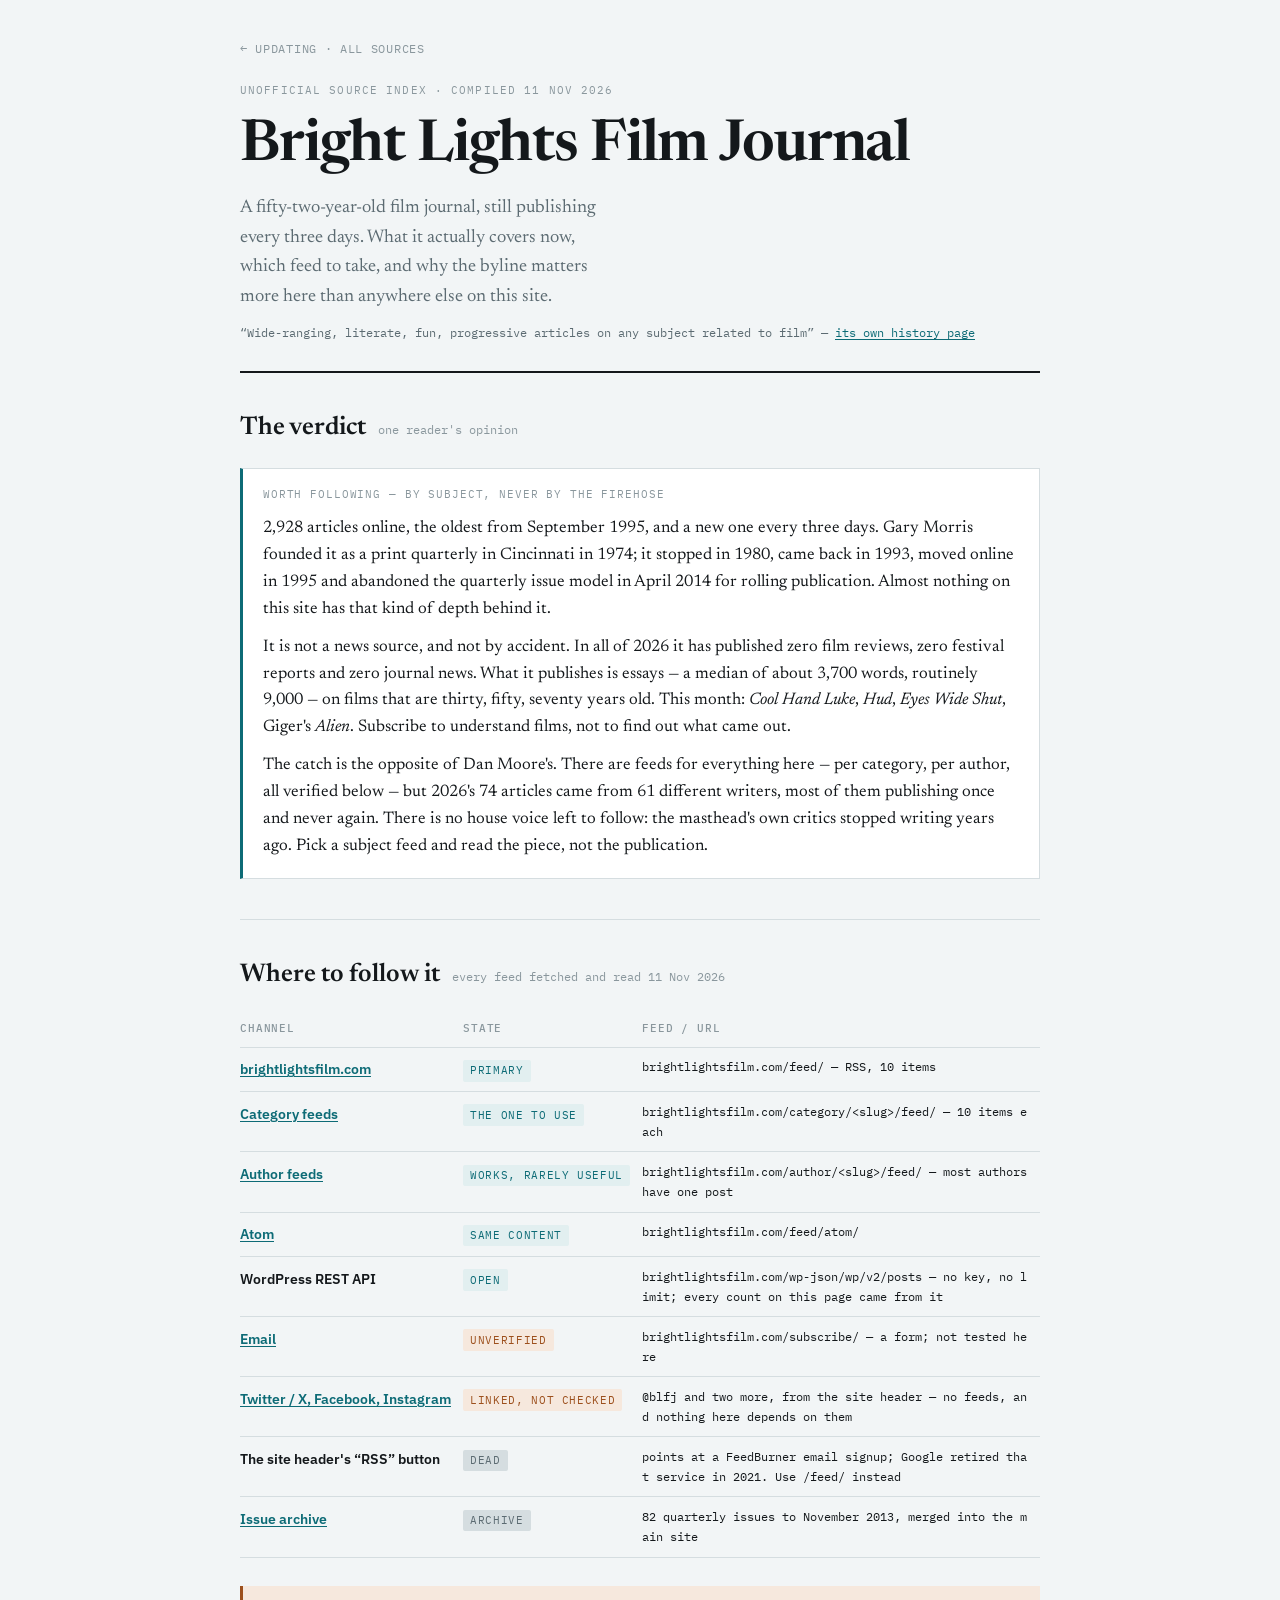
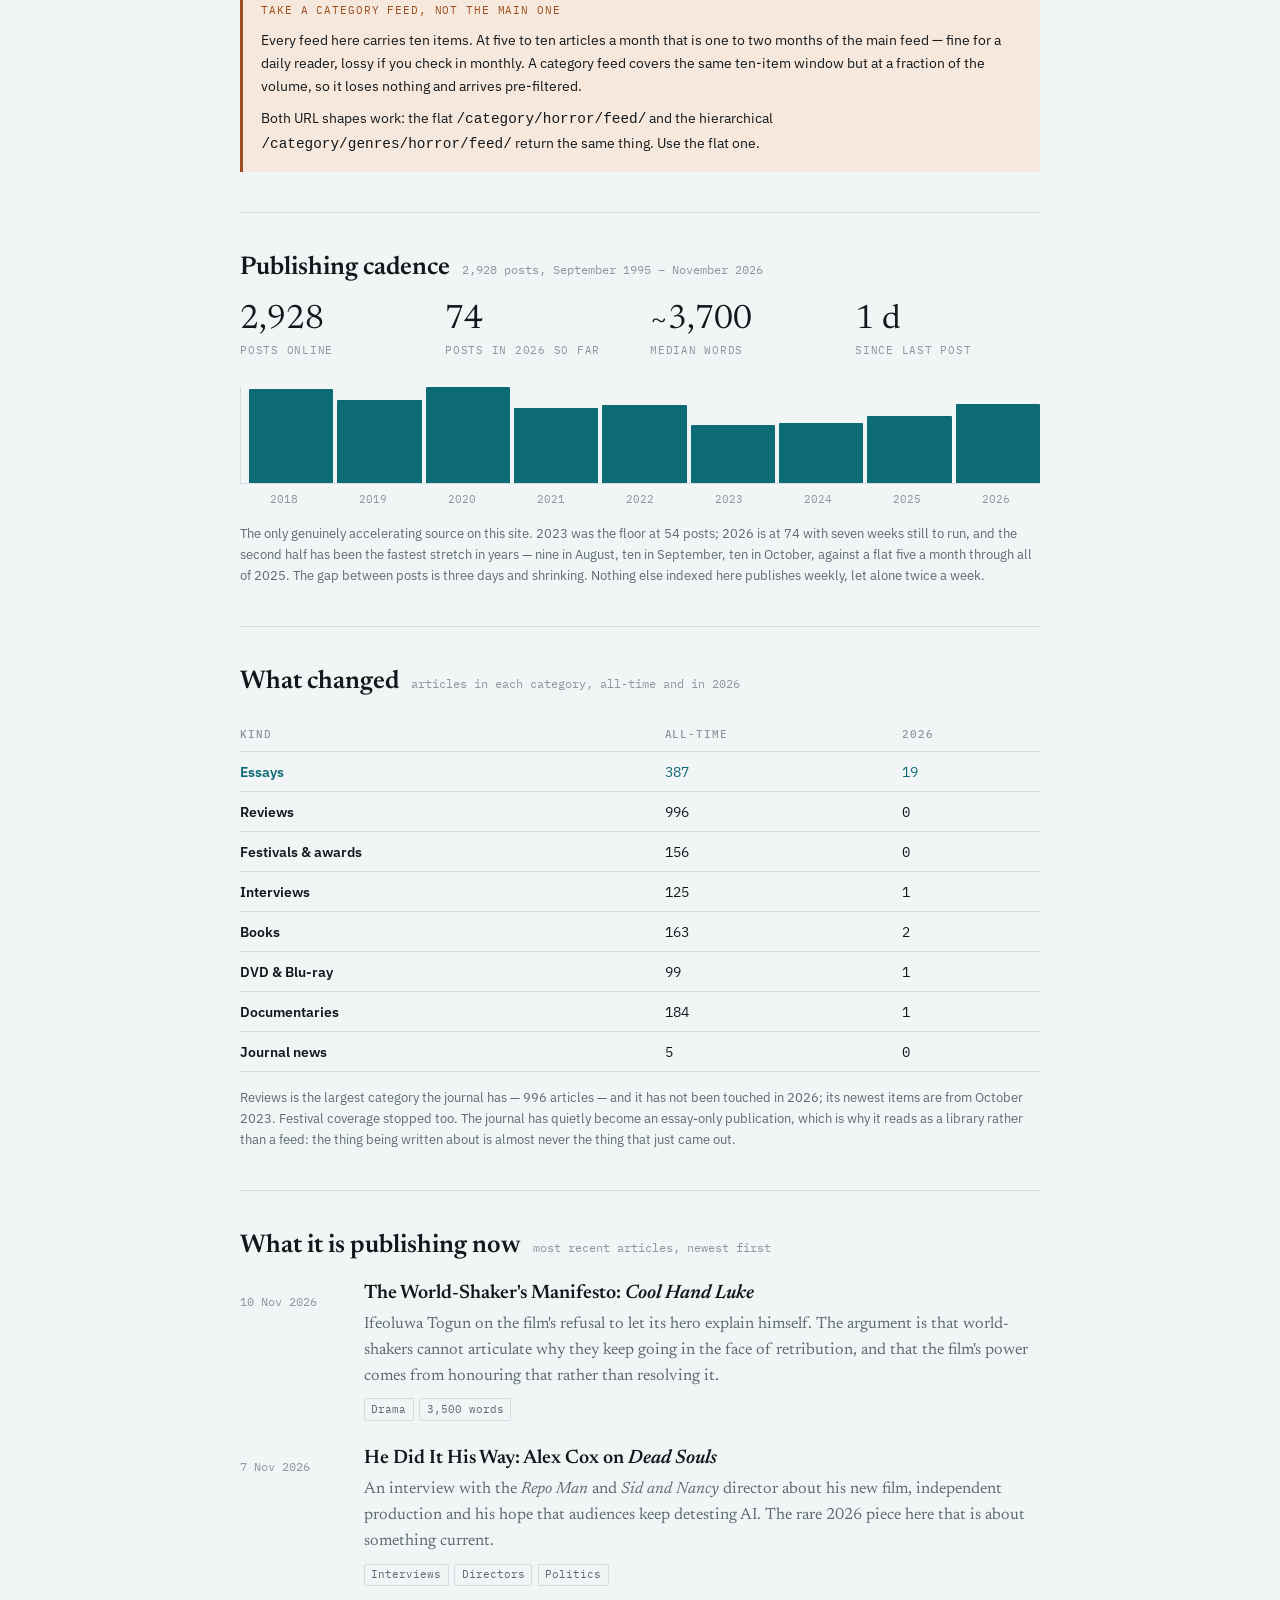
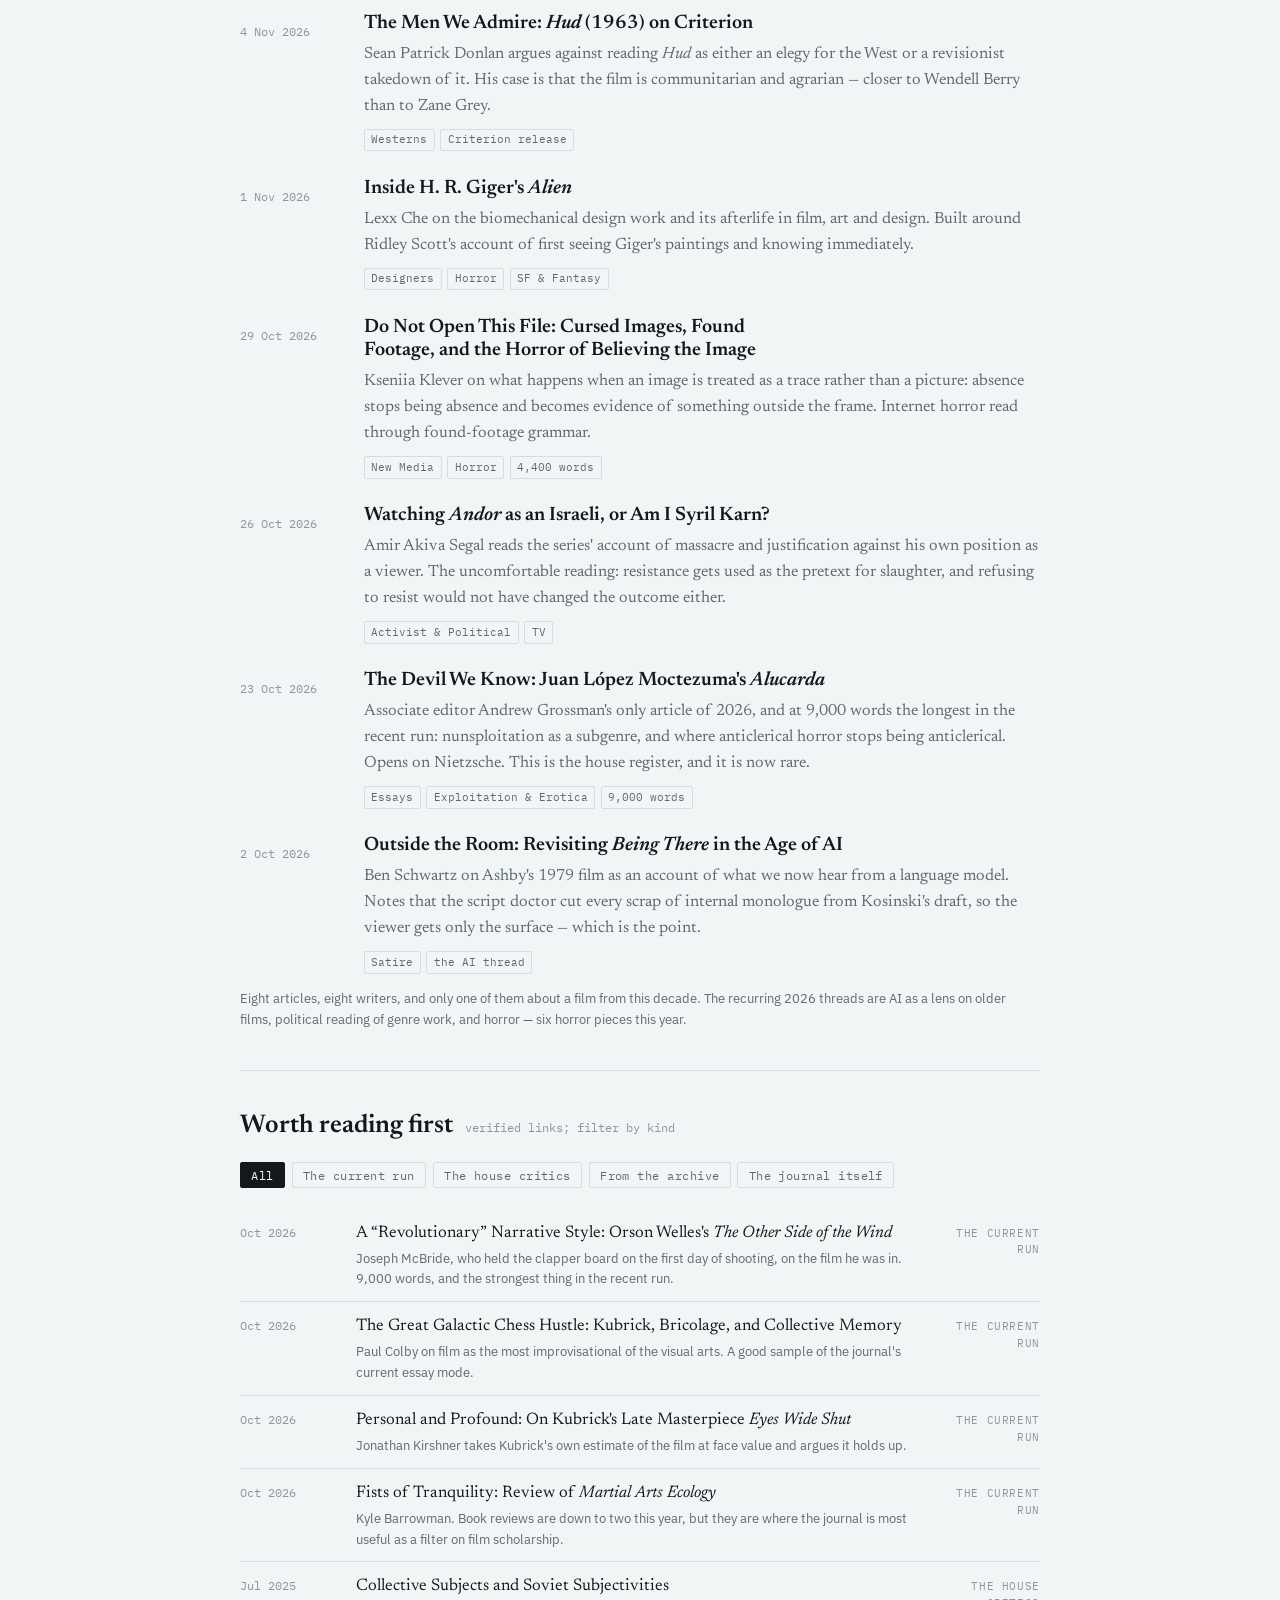
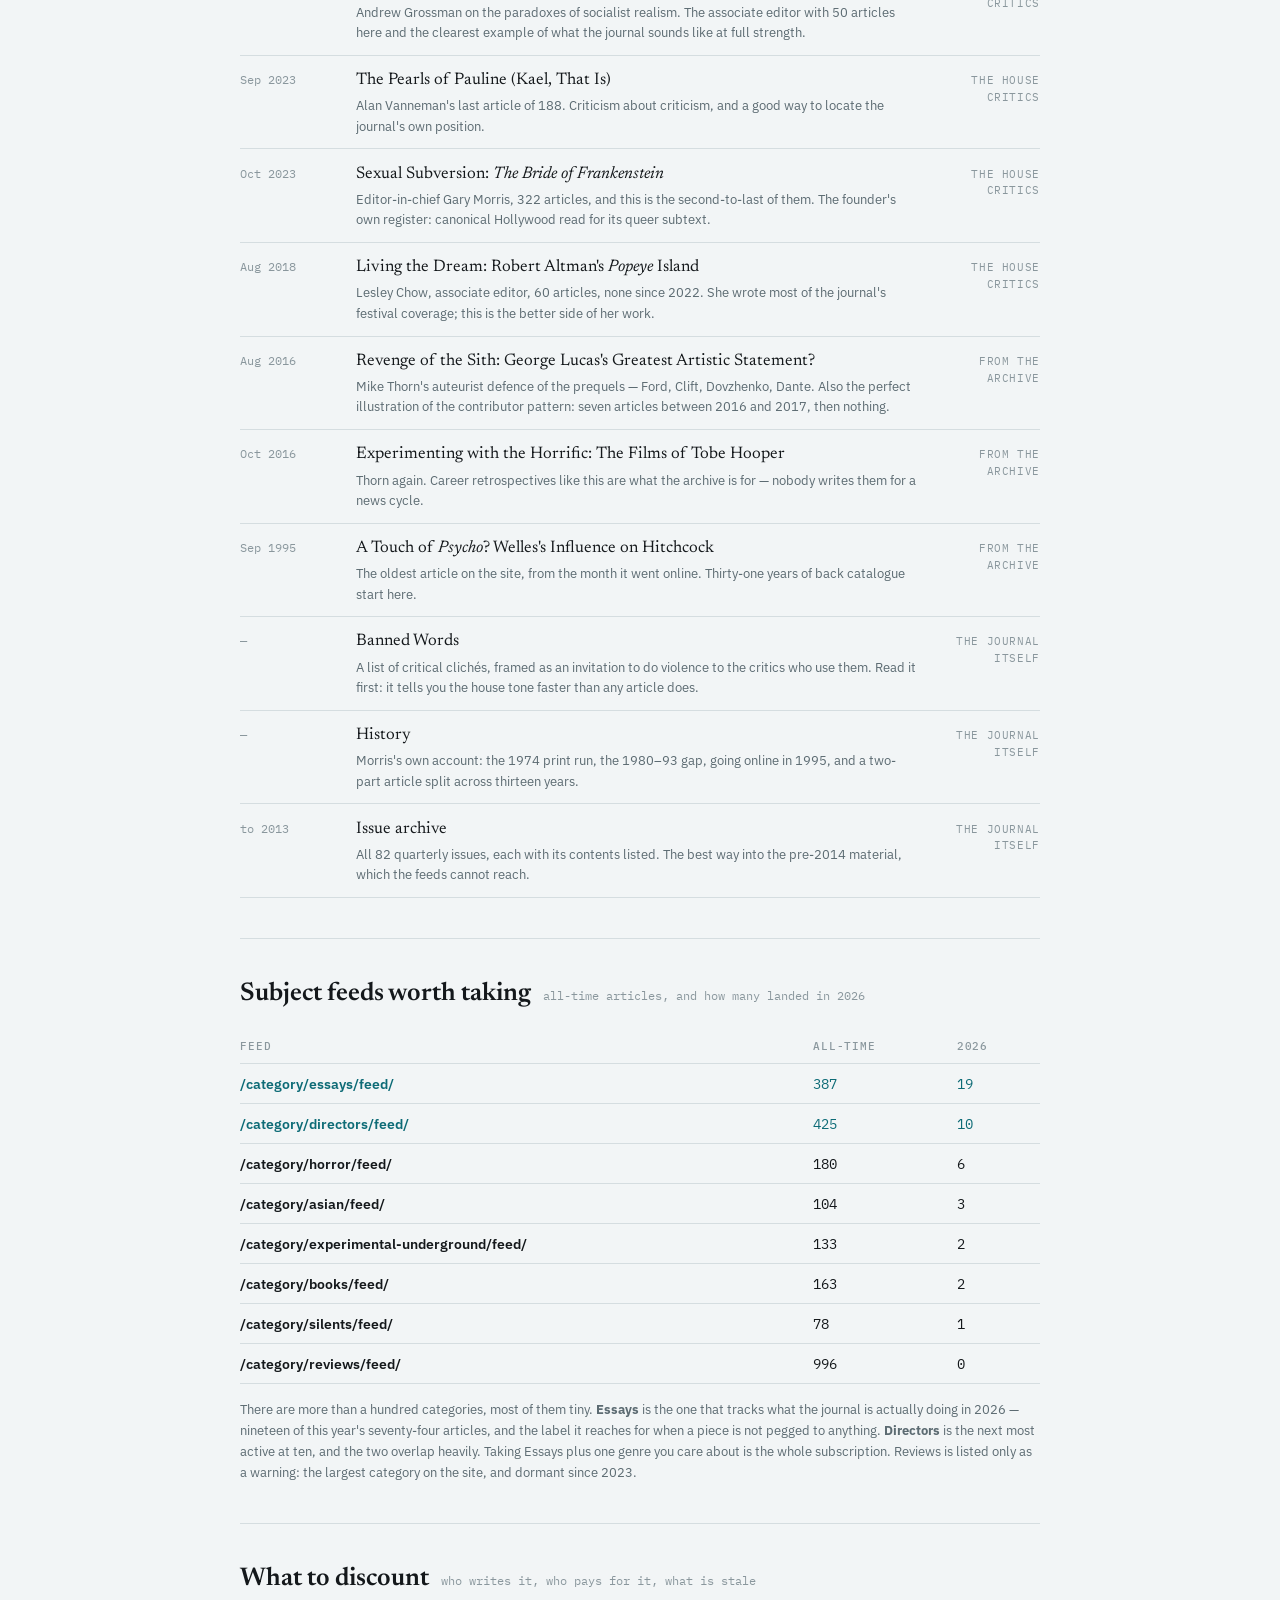
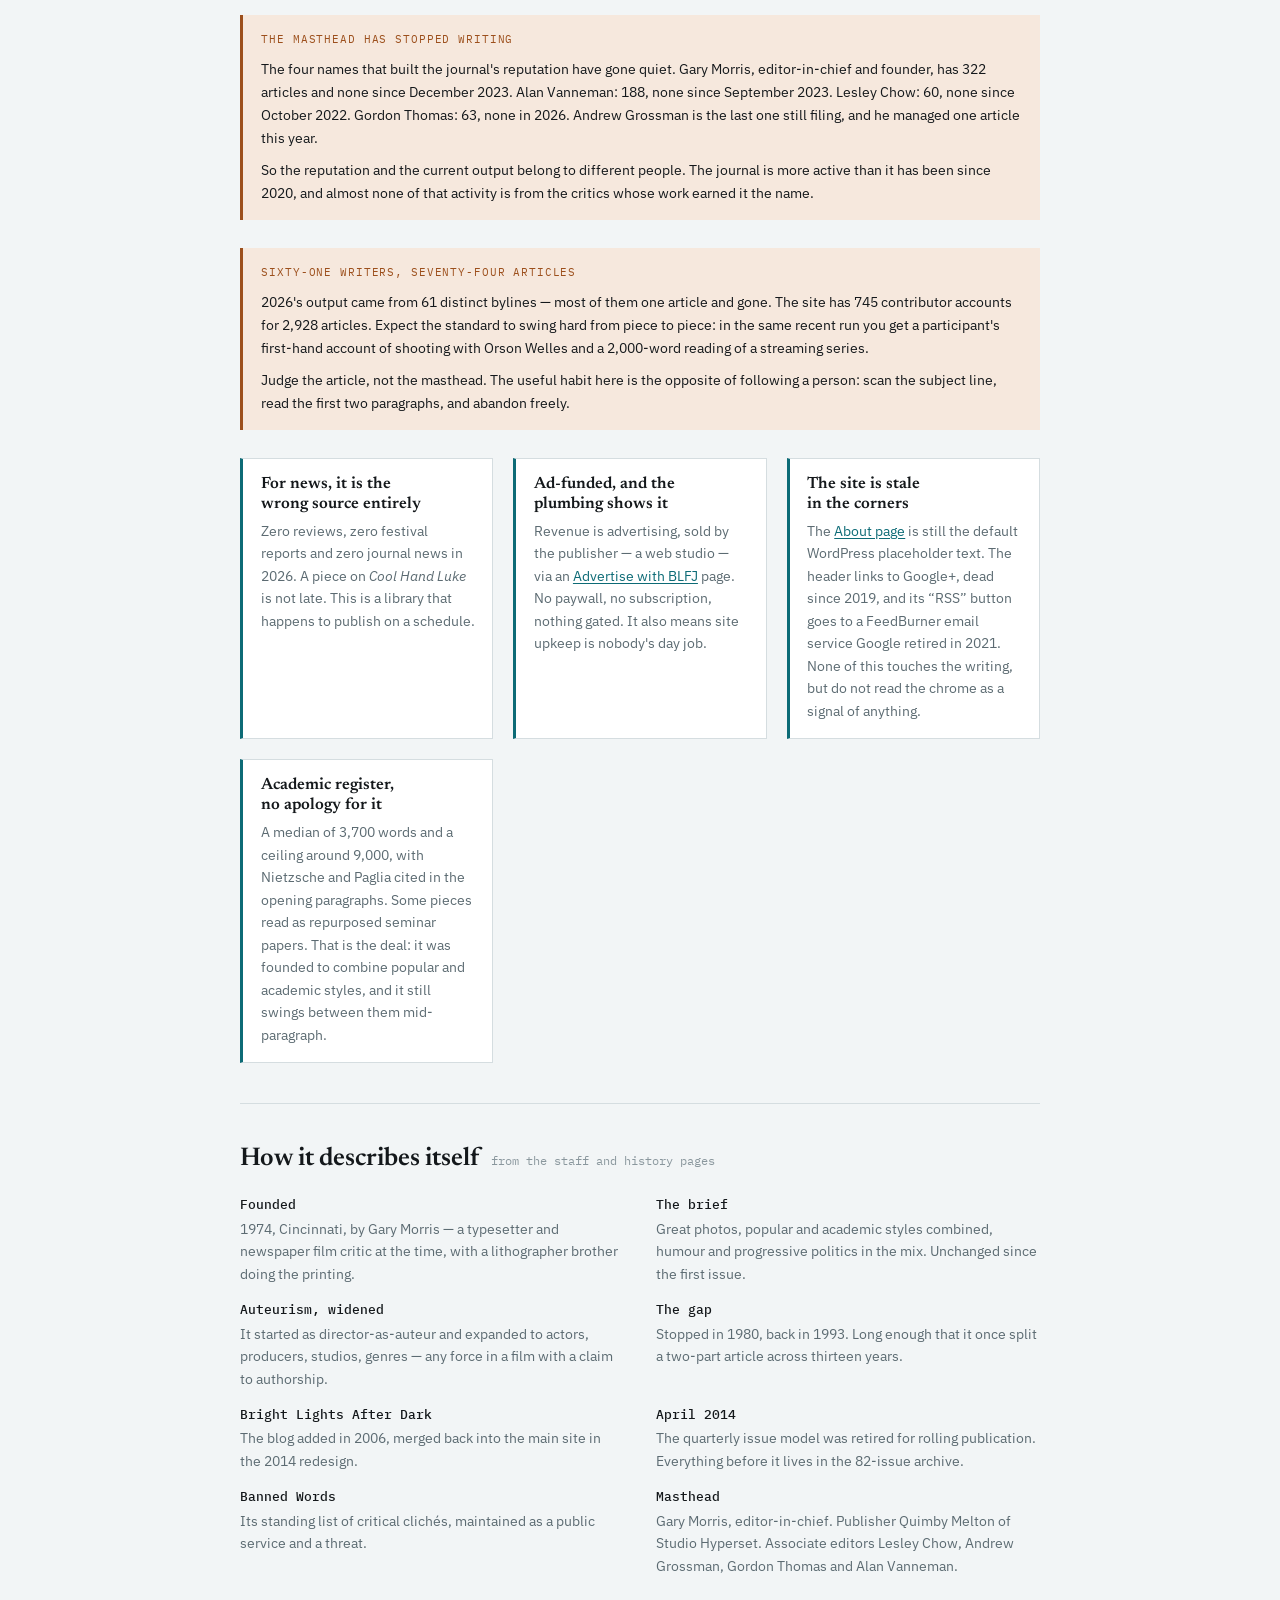
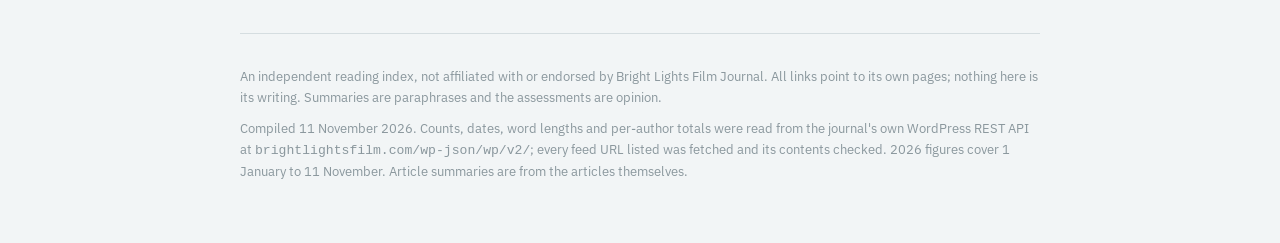
==== docs/brightlights.html @ fbf6ed6a "Add a Bright Lights Film Journal source index The third source assessed, and the first that is not a" ====
<!doctype html>
<html lang="en">
<head>
<meta charset="utf-8">
<meta name="viewport" content="width=device-width, initial-scale=1, viewport-fit=cover">
<title>Bright Lights Film Journal Source Index</title>
<meta name="description" content="An independent reading index of Bright Lights Film Journal: what it publishes now, how often, which of its feeds are worth subscribing to, and what to discount.">
<meta name="robots" content="index,follow">
<link rel="canonical" href="https://mpbarbosa.github.io/updating/brightlights.html">
<meta property="og:type" content="website">
<meta property="og:title" content="Bright Lights Film Journal Source Index">
<meta property="og:description" content="An independent reading index of Bright Lights Film Journal: current subjects, publishing cadence, per-subject feed URLs and what to discount.">
<meta property="og:url" content="https://mpbarbosa.github.io/updating/brightlights.html">
<meta name="twitter:card" content="summary">
<!-- Installable: manifest, icons and the iOS standalone metas -->
<link rel="manifest" href="manifest.webmanifest">
<meta name="theme-color" content="#0f6cbd" media="(prefers-color-scheme: light)">
<meta name="theme-color" content="#1e1e1e" media="(prefers-color-scheme: dark)">
<link rel="icon" href="favicon.svg" type="image/svg+xml">
<link rel="apple-touch-icon" href="icon-192.png">
<meta name="mobile-web-app-capable" content="yes">
<meta name="apple-mobile-web-app-capable" content="yes">
<meta name="apple-mobile-web-app-status-bar-style" content="default">
<meta name="apple-mobile-web-app-title" content="Updating">
<link rel="stylesheet" href="https://fonts.googleapis.com/css2?family=Newsreader:ital,opsz,wght@0,6..72,400;0,6..72,600;1,6..72,400&family=IBM+Plex+Mono:wght@400;500&family=IBM+Plex+Sans:wght@400;500;600&display=swap">
<link rel="stylesheet" href="style.css">
</head>
<body>
<div class="wrap">
  <p class="backnav"><a href="./">&larr; Updating &middot; all sources</a></p>
  <header class="masthead">
    <p class="eyebrow">Unofficial source index &middot; compiled 11 Nov 2026</p>
    <h1>Bright Lights Film Journal</h1>
    <p class="lede">A fifty-two-year-old film journal, still publishing every three days. What it actually covers now, which feed to take, and why the byline matters more here than anywhere else on this site.</p>
    <p class="tagline">&ldquo;Wide-ranging, literate, fun, progressive articles on any subject related to film&rdquo; &mdash; <a href="https://brightlightsfilm.com/about/history/">its own history page</a></p>
  </header>

  <section>
    <div class="sec-head">
      <h2>The verdict</h2>
      <p class="note">one reader's opinion</p>
    </div>
    <div class="verdict">
      <p class="k">Worth following &mdash; by subject, never by the firehose</p>
      <p>2,928 articles online, the oldest from September 1995, and a new one every three days. Gary Morris founded it as a print quarterly in Cincinnati in 1974; it stopped in 1980, came back in 1993, moved online in 1995 and abandoned the quarterly issue model in April 2014 for rolling publication. Almost nothing on this site has that kind of depth behind it.</p>
      <p>It is not a news source, and not by accident. In all of 2026 it has published zero film reviews, zero festival reports and zero journal news. What it publishes is essays &mdash; a median of about 3,700 words, routinely 9,000 &mdash; on films that are thirty, fifty, seventy years old. This month: <em>Cool Hand Luke</em>, <em>Hud</em>, <em>Eyes Wide Shut</em>, Giger's <em>Alien</em>. Subscribe to understand films, not to find out what came out.</p>
      <p>The catch is the opposite of Dan Moore's. There are feeds for everything here &mdash; per category, per author, all verified below &mdash; but 2026's 74 articles came from 61 different writers, most of them publishing once and never again. There is no house voice left to follow: the masthead's own critics stopped writing years ago. Pick a subject feed and read the piece, not the publication.</p>
    </div>
  </section>

  <section>
    <div class="sec-head">
      <h2>Where to follow it</h2>
      <p class="note">every feed fetched and read 11 Nov 2026</p>
    </div>
    <div class="tablewrap">
      <table>
        <thead>
          <tr><th scope="col">Channel</th><th scope="col">State</th><th scope="col">Feed / URL</th></tr>
        </thead>
        <tbody>
          <tr>
            <td class="ch"><a href="https://brightlightsfilm.com/">brightlightsfilm.com</a></td>
            <td><span class="pill live">primary</span></td>
            <td class="feed">brightlightsfilm.com/feed/ &mdash; RSS, 10 items</td>
          </tr>
          <tr>
            <td class="ch"><a href="https://brightlightsfilm.com/category/essays/">Category feeds</a></td>
            <td><span class="pill live">the one to use</span></td>
            <td class="feed">brightlightsfilm.com/category/&lt;slug&gt;/feed/ &mdash; 10 items each</td>
          </tr>
          <tr>
            <td class="ch"><a href="https://brightlightsfilm.com/author/mike-thorn/">Author feeds</a></td>
            <td><span class="pill live">works, rarely useful</span></td>
            <td class="feed">brightlightsfilm.com/author/&lt;slug&gt;/feed/ &mdash; most authors have one post</td>
          </tr>
          <tr>
            <td class="ch"><a href="https://brightlightsfilm.com/feed/atom/">Atom</a></td>
            <td><span class="pill live">same content</span></td>
            <td class="feed">brightlightsfilm.com/feed/atom/</td>
          </tr>
          <tr>
            <td class="ch">WordPress REST API</td>
            <td><span class="pill live">open</span></td>
            <td class="feed">brightlightsfilm.com/wp-json/wp/v2/posts &mdash; no key, no limit; every count on this page came from it</td>
          </tr>
          <tr>
            <td class="ch"><a href="https://brightlightsfilm.com/subscribe/">Email</a></td>
            <td><span class="pill slow">unverified</span></td>
            <td class="feed">brightlightsfilm.com/subscribe/ &mdash; a form; not tested here</td>
          </tr>
          <tr>
            <td class="ch"><a href="https://twitter.com/blfj">Twitter / X, Facebook, Instagram</a></td>
            <td><span class="pill slow">linked, not checked</span></td>
            <td class="feed">@blfj and two more, from the site header &mdash; no feeds, and nothing here depends on them</td>
          </tr>
          <tr>
            <td class="ch">The site header's &ldquo;RSS&rdquo; button</td>
            <td><span class="pill off">dead</span></td>
            <td class="feed">points at a FeedBurner email signup; Google retired that service in 2021. Use /feed/ instead</td>
          </tr>
          <tr>
            <td class="ch"><a href="https://brightlightsfilm.com/issue-archive/">Issue archive</a></td>
            <td><span class="pill off">archive</span></td>
            <td class="feed">82 quarterly issues to November 2013, merged into the main site</td>
          </tr>
        </tbody>
      </table>
    </div>

    <div class="caveat" style="margin-top:1.75rem">
      <p class="k">Take a category feed, not the main one</p>
      <p>Every feed here carries ten items. At five to ten articles a month that is one to two months of the main feed &mdash; fine for a daily reader, lossy if you check in monthly. A category feed covers the same ten-item window but at a fraction of the volume, so it loses nothing and arrives pre-filtered.</p>
      <p>Both URL shapes work: the flat <code>/category/horror/feed/</code> and the hierarchical <code>/category/genres/horror/feed/</code> return the same thing. Use the flat one.</p>
    </div>
  </section>

  <section>
    <div class="sec-head">
      <h2>Publishing cadence</h2>
      <p class="note">2,928 posts, September 1995 &ndash; November 2026</p>
    </div>
    <div class="stats">
      <div class="stat"><div class="n">2,928</div><div class="k">posts online</div></div>
      <div class="stat"><div class="n">74</div><div class="k">posts in 2026 so far</div></div>
      <div class="stat"><div class="n">~3,700</div><div class="k">median words</div></div>
      <div class="stat"><div class="n">1 d</div><div class="k">since last post</div></div>
    </div>
    <div class="chart" role="img" aria-label="Posts per year: 87 in 2018, 77 in 2019, 89 in 2020, 69 in 2021, 73 in 2022, 54 in 2023, 56 in 2024, 62 in 2025, and 74 so far in 2026.">
      <div class="bars free" style="--cols:9">
        <div style="height:98%"></div><div style="height:87%"></div><div style="height:100%"></div><div style="height:78%"></div><div style="height:82%"></div><div style="height:61%"></div><div style="height:63%"></div><div style="height:70%"></div><div style="height:83%"></div>
      </div>
    </div>
    <div class="xaxis free" style="--cols:9"><span>2018</span><span>2019</span><span>2020</span><span>2021</span><span>2022</span><span>2023</span><span>2024</span><span>2025</span><span>2026</span></div>
    <p class="chart-cap">The only genuinely accelerating source on this site. 2023 was the floor at 54 posts; 2026 is at 74 with seven weeks still to run, and the second half has been the fastest stretch in years &mdash; nine in August, ten in September, ten in October, against a flat five a month through all of 2025. The gap between posts is three days and shrinking. Nothing else indexed here publishes weekly, let alone twice a week.</p>
  </section>

  <section>
    <div class="sec-head">
      <h2>What changed</h2>
      <p class="note">articles in each category, all-time and in 2026</p>
    </div>
    <div class="tablewrap">
      <table class="mix">
        <thead>
          <tr><th scope="col">Kind</th><th scope="col">All-time</th><th scope="col">2026</th></tr>
        </thead>
        <tbody>
          <tr class="hi"><td class="kind">Essays</td><td class="num">387</td><td class="num">19</td></tr>
          <tr><td class="kind">Reviews</td><td class="num">996</td><td class="num">0</td></tr>
          <tr><td class="kind">Festivals &amp; awards</td><td class="num">156</td><td class="num">0</td></tr>
          <tr><td class="kind">Interviews</td><td class="num">125</td><td class="num">1</td></tr>
          <tr><td class="kind">Books</td><td class="num">163</td><td class="num">2</td></tr>
          <tr><td class="kind">DVD &amp; Blu-ray</td><td class="num">99</td><td class="num">1</td></tr>
          <tr><td class="kind">Documentaries</td><td class="num">184</td><td class="num">1</td></tr>
          <tr><td class="kind">Journal news</td><td class="num">5</td><td class="num">0</td></tr>
        </tbody>
      </table>
    </div>
    <p class="chart-cap">Reviews is the largest category the journal has &mdash; 996 articles &mdash; and it has not been touched in 2026; its newest items are from October 2023. Festival coverage stopped too. The journal has quietly become an essay-only publication, which is why it reads as a library rather than a feed: the thing being written about is almost never the thing that just came out.</p>
  </section>

  <section>
    <div class="sec-head">
      <h2>What it is publishing now</h2>
      <p class="note">most recent articles, newest first</p>
    </div>
    <div class="posts">
      <article class="post">
        <p class="when">10 Nov 2026</p>
        <div class="body">
          <h3><a href="https://brightlightsfilm.com/the-world-shakers-manifesto-cool-hand-luke/">The World-Shaker's Manifesto: <em>Cool Hand Luke</em></a></h3>
          <p>Ifeoluwa Togun on the film's refusal to let its hero explain himself. The argument is that world-shakers cannot articulate why they keep going in the face of retribution, and that the film's power comes from honouring that rather than resolving it.</p>
          <div class="terms"><span>Drama</span><span>3,500 words</span></div>
        </div>
      </article>
      <article class="post">
        <p class="when">7 Nov 2026</p>
        <div class="body">
          <h3><a href="https://brightlightsfilm.com/he-did-it-his-way-alex-cox-on-dead-souls/">He Did It His Way: Alex Cox on <em>Dead Souls</em></a></h3>
          <p>An interview with the <em>Repo Man</em> and <em>Sid and Nancy</em> director about his new film, independent production and his hope that audiences keep detesting AI. The rare 2026 piece here that is about something current.</p>
          <div class="terms"><span>Interviews</span><span>Directors</span><span>Politics</span></div>
        </div>
      </article>
      <article class="post">
        <p class="when">4 Nov 2026</p>
        <div class="body">
          <h3><a href="https://brightlightsfilm.com/the-men-we-admire-hud-1963-on-criterion/">The Men We Admire: <em>Hud</em> (1963) on Criterion</a></h3>
          <p>Sean Patrick Donlan argues against reading <em>Hud</em> as either an elegy for the West or a revisionist takedown of it. His case is that the film is communitarian and agrarian &mdash; closer to Wendell Berry than to Zane Grey.</p>
          <div class="terms"><span>Westerns</span><span>Criterion release</span></div>
        </div>
      </article>
      <article class="post">
        <p class="when">1 Nov 2026</p>
        <div class="body">
          <h3><a href="https://brightlightsfilm.com/inside-h-r-gigers-alien-the-biomechanical-horror-that-changed-film-art-and-design/">Inside H. R. Giger's <em>Alien</em></a></h3>
          <p>Lexx Che on the biomechanical design work and its afterlife in film, art and design. Built around Ridley Scott's account of first seeing Giger's paintings and knowing immediately.</p>
          <div class="terms"><span>Designers</span><span>Horror</span><span>SF &amp; Fantasy</span></div>
        </div>
      </article>
      <article class="post">
        <p class="when">29 Oct 2026</p>
        <div class="body">
          <h3><a href="https://brightlightsfilm.com/do-not-open-this-file-cursed-images-found-footage-and-the-horror-of-believing-the-image/">Do Not Open This File: Cursed Images, Found Footage, and the Horror of Believing the Image</a></h3>
          <p>Kseniia Klever on what happens when an image is treated as a trace rather than a picture: absence stops being absence and becomes evidence of something outside the frame. Internet horror read through found-footage grammar.</p>
          <div class="terms"><span>New Media</span><span>Horror</span><span>4,400 words</span></div>
        </div>
      </article>
      <article class="post">
        <p class="when">26 Oct 2026</p>
        <div class="body">
          <h3><a href="https://brightlightsfilm.com/watching-andor-as-an-israeli-or-am-i-syril-karn/">Watching <em>Andor</em> as an Israeli, or Am I Syril Karn?</a></h3>
          <p>Amir Akiva Segal reads the series' account of massacre and justification against his own position as a viewer. The uncomfortable reading: resistance gets used as the pretext for slaughter, and refusing to resist would not have changed the outcome either.</p>
          <div class="terms"><span>Activist &amp; Political</span><span>TV</span></div>
        </div>
      </article>
      <article class="post">
        <p class="when">23 Oct 2026</p>
        <div class="body">
          <h3><a href="https://brightlightsfilm.com/the-devil-we-know-juan-lopez-moctezumas-alucarda-and-the-limits-of-anticlerical-horror/">The Devil We Know: Juan L&oacute;pez Moctezuma's <em>Alucarda</em></a></h3>
          <p>Associate editor Andrew Grossman's only article of 2026, and at 9,000 words the longest in the recent run: nunsploitation as a subgenre, and where anticlerical horror stops being anticlerical. Opens on Nietzsche. This is the house register, and it is now rare.</p>
          <div class="terms"><span>Essays</span><span>Exploitation &amp; Erotica</span><span>9,000 words</span></div>
        </div>
      </article>
      <article class="post">
        <p class="when">2 Oct 2026</p>
        <div class="body">
          <h3><a href="https://brightlightsfilm.com/outside-the-room-revisiting-being-there-in-the-age-of-ai/">Outside the Room: Revisiting <em>Being There</em> in the Age of AI</a></h3>
          <p>Ben Schwartz on Ashby's 1979 film as an account of what we now hear from a language model. Notes that the script doctor cut every scrap of internal monologue from Kosinski's draft, so the viewer gets only the surface &mdash; which is the point.</p>
          <div class="terms"><span>Satire</span><span>the AI thread</span></div>
        </div>
      </article>
    </div>
    <p class="chart-cap">Eight articles, eight writers, and only one of them about a film from this decade. The recurring 2026 threads are AI as a lens on older films, political reading of genre work, and horror &mdash; six horror pieces this year.</p>
  </section>

  <section>
    <div class="sec-head">
      <h2>Worth reading first</h2>
      <p class="note">verified links; filter by kind</p>
    </div>
    <div class="filters" role="group" aria-label="Filter articles by kind">
      <button type="button" data-f="all" aria-pressed="true">All</button>
      <button type="button" data-f="now" aria-pressed="false">The current run</button>
      <button type="button" data-f="house" aria-pressed="false">The house critics</button>
      <button type="button" data-f="arch" aria-pressed="false">From the archive</button>
      <button type="button" data-f="meta" aria-pressed="false">The journal itself</button>
    </div>
    <ul class="canon" id="canon">
      <li data-c="now"><span class="yr">Oct 2026</span><span class="ttl"><a href="https://brightlightsfilm.com/a-revolutionary-narrative-style-orson-welless-the-other-side-of-the-wind/">A &ldquo;Revolutionary&rdquo; Narrative Style: Orson Welles's <em>The Other Side of the Wind</em></a><small>Joseph McBride, who held the clapper board on the first day of shooting, on the film he was in. 9,000 words, and the strongest thing in the recent run.</small></span><span class="cat">The current run</span></li>
      <li data-c="now"><span class="yr">Oct 2026</span><span class="ttl"><a href="https://brightlightsfilm.com/the-great-galactic-chess-hustle-kubrick-bricolage-and-collective-memory/">The Great Galactic Chess Hustle: Kubrick, Bricolage, and Collective Memory</a><small>Paul Colby on film as the most improvisational of the visual arts. A good sample of the journal's current essay mode.</small></span><span class="cat">The current run</span></li>
      <li data-c="now"><span class="yr">Oct 2026</span><span class="ttl"><a href="https://brightlightsfilm.com/personal-and-profound-on-kubricks-late-masterpiece-eyes-wide-shut/">Personal and Profound: On Kubrick's Late Masterpiece <em>Eyes Wide Shut</em></a><small>Jonathan Kirshner takes Kubrick's own estimate of the film at face value and argues it holds up.</small></span><span class="cat">The current run</span></li>
      <li data-c="now"><span class="yr">Oct 2026</span><span class="ttl"><a href="https://brightlightsfilm.com/fists-of-tranquility-review-of-martial-arts-ecology-by-wayne-wong/">Fists of Tranquility: Review of <em>Martial Arts Ecology</em></a><small>Kyle Barrowman. Book reviews are down to two this year, but they are where the journal is most useful as a filter on film scholarship.</small></span><span class="cat">The current run</span></li>
      <li data-c="house"><span class="yr">Jul 2025</span><span class="ttl"><a href="https://brightlightsfilm.com/collective-subjects-and-soviet-subjectivities-the-counterplan-a-severe-young-man-and-the-paradoxes-of-socialist-realism/">Collective Subjects and Soviet Subjectivities</a><small>Andrew Grossman on the paradoxes of socialist realism. The associate editor with 50 articles here and the clearest example of what the journal sounds like at full strength.</small></span><span class="cat">The house critics</span></li>
      <li data-c="house"><span class="yr">Sep 2023</span><span class="ttl"><a href="https://brightlightsfilm.com/the-pearls-of-pauline-kael-that-is-kael/">The Pearls of Pauline (Kael, That Is)</a><small>Alan Vanneman's last article of 188. Criticism about criticism, and a good way to locate the journal's own position.</small></span><span class="cat">The house critics</span></li>
      <li data-c="house"><span class="yr">Oct 2023</span><span class="ttl"><a href="https://brightlightsfilm.com/sexual-subversion-bride-frankenstein/">Sexual Subversion: <em>The Bride of Frankenstein</em></a><small>Editor-in-chief Gary Morris, 322 articles, and this is the second-to-last of them. The founder's own register: canonical Hollywood read for its queer subtext.</small></span><span class="cat">The house critics</span></li>
      <li data-c="house"><span class="yr">Aug 2018</span><span class="ttl"><a href="https://brightlightsfilm.com/living-the-dream-robert-altmans-popeye-island/">Living the Dream: Robert Altman's <em>Popeye</em> Island</a><small>Lesley Chow, associate editor, 60 articles, none since 2022. She wrote most of the journal's festival coverage; this is the better side of her work.</small></span><span class="cat">The house critics</span></li>
      <li data-c="arch"><span class="yr">Aug 2016</span><span class="ttl"><a href="https://brightlightsfilm.com/star-wars-episode-iii-revenge-sith-george-lucass-greatest-artistic-statement/">Revenge of the Sith: George Lucas's Greatest Artistic Statement?</a><small>Mike Thorn's auteurist defence of the prequels &mdash; Ford, Clift, Dovzhenko, Dante. Also the perfect illustration of the contributor pattern: seven articles between 2016 and 2017, then nothing.</small></span><span class="cat">From the archive</span></li>
      <li data-c="arch"><span class="yr">Oct 2016</span><span class="ttl"><a href="https://brightlightsfilm.com/experimenting-horrific-reappraisal-retrospective-films-tobe-hooper/">Experimenting with the Horrific: The Films of Tobe Hooper</a><small>Thorn again. Career retrospectives like this are what the archive is for &mdash; nobody writes them for a news cycle.</small></span><span class="cat">From the archive</span></li>
      <li data-c="arch"><span class="yr">Sep 1995</span><span class="ttl"><a href="https://brightlightsfilm.com/a-touch-of-psycho-welless-influence-on-hitchcock/">A Touch of <em>Psycho</em>? Welles's Influence on Hitchcock</a><small>The oldest article on the site, from the month it went online. Thirty-one years of back catalogue start here.</small></span><span class="cat">From the archive</span></li>
      <li data-c="meta"><span class="yr">&mdash;</span><span class="ttl"><a href="https://brightlightsfilm.com/about/banned-words/">Banned Words</a><small>A list of critical clich&eacute;s, framed as an invitation to do violence to the critics who use them. Read it first: it tells you the house tone faster than any article does.</small></span><span class="cat">The journal itself</span></li>
      <li data-c="meta"><span class="yr">&mdash;</span><span class="ttl"><a href="https://brightlightsfilm.com/about/history/">History</a><small>Morris's own account: the 1974 print run, the 1980&ndash;93 gap, going online in 1995, and a two-part article split across thirteen years.</small></span><span class="cat">The journal itself</span></li>
      <li data-c="meta"><span class="yr">to 2013</span><span class="ttl"><a href="https://brightlightsfilm.com/issue-archive/">Issue archive</a><small>All 82 quarterly issues, each with its contents listed. The best way into the pre-2014 material, which the feeds cannot reach.</small></span><span class="cat">The journal itself</span></li>
    </ul>
  </section>

  <section>
    <div class="sec-head">
      <h2>Subject feeds worth taking</h2>
      <p class="note">all-time articles, and how many landed in 2026</p>
    </div>
    <div class="tablewrap">
      <table class="mix">
        <thead>
          <tr><th scope="col">Feed</th><th scope="col">All-time</th><th scope="col">2026</th></tr>
        </thead>
        <tbody>
          <tr class="hi"><td class="kind">/category/essays/feed/</td><td class="num">387</td><td class="num">19</td></tr>
          <tr class="hi"><td class="kind">/category/directors/feed/</td><td class="num">425</td><td class="num">10</td></tr>
          <tr><td class="kind">/category/horror/feed/</td><td class="num">180</td><td class="num">6</td></tr>
          <tr><td class="kind">/category/asian/feed/</td><td class="num">104</td><td class="num">3</td></tr>
          <tr><td class="kind">/category/experimental-underground/feed/</td><td class="num">133</td><td class="num">2</td></tr>
          <tr><td class="kind">/category/books/feed/</td><td class="num">163</td><td class="num">2</td></tr>
          <tr><td class="kind">/category/silents/feed/</td><td class="num">78</td><td class="num">1</td></tr>
          <tr><td class="kind">/category/reviews/feed/</td><td class="num">996</td><td class="num">0</td></tr>
        </tbody>
      </table>
    </div>
    <p class="chart-cap">There are more than a hundred categories, most of them tiny. <strong>Essays</strong> is the one that tracks what the journal is actually doing in 2026 &mdash; nineteen of this year's seventy-four articles, and the label it reaches for when a piece is not pegged to anything. <strong>Directors</strong> is the next most active at ten, and the two overlap heavily. Taking Essays plus one genre you care about is the whole subscription. Reviews is listed only as a warning: the largest category on the site, and dormant since 2023.</p>
  </section>

  <section>
    <div class="sec-head">
      <h2>What to discount</h2>
      <p class="note">who writes it, who pays for it, what is stale</p>
    </div>
    <div class="caveat">
      <p class="k">The masthead has stopped writing</p>
      <p>The four names that built the journal's reputation have gone quiet. Gary Morris, editor-in-chief and founder, has 322 articles and none since December 2023. Alan Vanneman: 188, none since September 2023. Lesley Chow: 60, none since October 2022. Gordon Thomas: 63, none in 2026. Andrew Grossman is the last one still filing, and he managed one article this year.</p>
      <p>So the reputation and the current output belong to different people. The journal is more active than it has been since 2020, and almost none of that activity is from the critics whose work earned it the name.</p>
    </div>
    <div class="caveat" style="margin-top:1.75rem">
      <p class="k">Sixty-one writers, seventy-four articles</p>
      <p>2026's output came from 61 distinct bylines &mdash; most of them one article and gone. The site has 745 contributor accounts for 2,928 articles. Expect the standard to swing hard from piece to piece: in the same recent run you get a participant's first-hand account of shooting with Orson Welles and a 2,000-word reading of a streaming series.</p>
      <p>Judge the article, not the masthead. The useful habit here is the opposite of following a person: scan the subject line, read the first two paragraphs, and abandon freely.</p>
    </div>
    <div class="watch" style="margin-top:1.75rem">
      <div>
        <h3>For news, it is the wrong source entirely</h3>
        <p>Zero reviews, zero festival reports and zero journal news in 2026. A piece on <em>Cool Hand Luke</em> is not late. This is a library that happens to publish on a schedule.</p>
      </div>
      <div>
        <h3>Ad-funded, and the plumbing shows it</h3>
        <p>Revenue is advertising, sold by the publisher &mdash; a web studio &mdash; via an <a href="https://brightlightsfilm.com/about/advertise/">Advertise with BLFJ</a> page. No paywall, no subscription, nothing gated. It also means site upkeep is nobody's day job.</p>
      </div>
      <div>
        <h3>The site is stale in the corners</h3>
        <p>The <a href="https://brightlightsfilm.com/about/">About page</a> is still the default WordPress placeholder text. The header links to Google+, dead since 2019, and its &ldquo;RSS&rdquo; button goes to a FeedBurner email service Google retired in 2021. None of this touches the writing, but do not read the chrome as a signal of anything.</p>
      </div>
      <div>
        <h3>Academic register, no apology for it</h3>
        <p>A median of 3,700 words and a ceiling around 9,000, with Nietzsche and Paglia cited in the opening paragraphs. Some pieces read as repurposed seminar papers. That is the deal: it was founded to combine popular and academic styles, and it still swings between them mid-paragraph.</p>
      </div>
    </div>
  </section>

  <section>
    <div class="sec-head">
      <h2>How it describes itself</h2>
      <p class="note">from the staff and history pages</p>
    </div>
    <dl class="gloss">
      <div><dt>Founded</dt><dd>1974, Cincinnati, by Gary Morris &mdash; a typesetter and newspaper film critic at the time, with a lithographer brother doing the printing.</dd></div>
      <div><dt>The brief</dt><dd>Great photos, popular and academic styles combined, humour and progressive politics in the mix. Unchanged since the first issue.</dd></div>
      <div><dt>Auteurism, widened</dt><dd>It started as director-as-auteur and expanded to actors, producers, studios, genres &mdash; any force in a film with a claim to authorship.</dd></div>
      <div><dt>The gap</dt><dd>Stopped in 1980, back in 1993. Long enough that it once split a two-part article across thirteen years.</dd></div>
      <div><dt>Bright Lights After Dark</dt><dd>The blog added in 2006, merged back into the main site in the 2014 redesign.</dd></div>
      <div><dt>April 2014</dt><dd>The quarterly issue model was retired for rolling publication. Everything before it lives in the 82-issue archive.</dd></div>
      <div><dt>Banned Words</dt><dd>Its standing list of critical clich&eacute;s, maintained as a public service and a threat.</dd></div>
      <div><dt>Masthead</dt><dd>Gary Morris, editor-in-chief. Publisher Quimby Melton of Studio Hyperset. Associate editors Lesley Chow, Andrew Grossman, Gordon Thomas and Alan Vanneman.</dd></div>
    </dl>
  </section>

  <footer>
    <p>An independent reading index, not affiliated with or endorsed by Bright Lights Film Journal. All links point to its own pages; nothing here is its writing. Summaries are paraphrases and the assessments are opinion.</p>
    <p>Compiled 11 November 2026. Counts, dates, word lengths and per-author totals were read from the journal's own WordPress REST API at <code>brightlightsfilm.com/wp-json/wp/v2/</code>; every feed URL listed was fetched and its contents checked. 2026 figures cover 1 January to 11 November. Article summaries are from the articles themselves.</p>
  </footer>
</div>

<script>
  (function () {
    var btns = Array.prototype.slice.call(document.querySelectorAll('.filters button'));
    var items = Array.prototype.slice.call(document.querySelectorAll('#canon li'));
    btns.forEach(function (b) {
      b.addEventListener('click', function () {
        var f = b.getAttribute('data-f');
        btns.forEach(function (o) { o.setAttribute('aria-pressed', String(o === b)); });
        items.forEach(function (li) {
          li.hidden = !(f === 'all' || li.getAttribute('data-c') === f);
        });
      });
    });
  })();
</script>
<script>
/* Register the service worker: it takes the whole site offline and is what
   makes the site installable. Nothing here is required for the page to work —
   every failure path is silent and leaves an ordinary web page behind. */
(function () {
  "use strict";
  if (!("serviceWorker" in navigator)) return;
  window.addEventListener("load", function () {
    navigator.serviceWorker.register("service-worker.js").then(function (reg) {
      reg.addEventListener("updatefound", function () {
        var next = reg.installing;
        if (!next) return;
        next.addEventListener("statechange", function () {
          /* A new version is ready. Activate it, but do not reload the page:
             pages are served network-first, so what is on screen is already
             current, and nobody wants a page to jump while they are reading. */
          if (next.state === "installed" && navigator.serviceWorker.controller) {
            next.postMessage({ type: "SKIP_WAITING" });
          }
        });
      });
    }).catch(function () { /* offline, unsupported, or blocked — no matter */ });
  });
})();
</script>
</body>
</html>
---- docs/style.css ----
/* Shared styles for the Updating source index.
 Layout: single reading column, datasheet rules instead of cards;
 metadata set in mono, prose in serif. */

:root { color-scheme: light; }
body { margin: 0; }
img { max-width: 100%; }
[hidden] { display: none !important; }

:root {
  --bg: #f2f5f6;
  --surface: #ffffff;
  --ink: #14181b;
  --muted: #5c6b72;
  --faint: #8a979d;
  --rule: #d5dde0;
  --accent: #0d6b76;
  --accent-soft: #e2eff0;
  --warn: #9c4f1c;
  --warn-soft: #f6e8dd;
  --display: "Newsreader", Georgia, "Times New Roman", serif;
  --body: "IBM Plex Sans", system-ui, -apple-system, "Segoe UI", sans-serif;
  --mono: "IBM Plex Mono", ui-monospace, "SF Mono", Menlo, monospace;
}
@media (prefers-color-scheme: dark) {
  :root:not([data-theme="light"]) {
    --bg: #0e1214;
    --surface: #161c1f;
    --ink: #e7edef;
    --muted: #97a6ad;
    --faint: #6d7c83;
    --rule: #263135;
    --accent: #58c6d1;
    --accent-soft: #10353a;
    --warn: #d98e55;
    --warn-soft: #36251a;
    color-scheme: dark;
  }
}
:root[data-theme="dark"] {
  --bg: #0e1214;
  --surface: #161c1f;
  --ink: #e7edef;
  --muted: #97a6ad;
  --faint: #6d7c83;
  --rule: #263135;
  --accent: #58c6d1;
  --accent-soft: #10353a;
  --warn: #d98e55;
  --warn-soft: #36251a;
  color-scheme: dark;
}

body {
  background: var(--bg);
  color: var(--ink);
  font-family: var(--body);
  font-size: 16px;
  line-height: 1.6;
  -webkit-font-smoothing: antialiased;
}
.wrap {
  max-width: 50rem;
  margin: 0 auto;
  padding-left: max(16px, env(safe-area-inset-left, 0px));
  padding-right: max(16px, env(safe-area-inset-right, 0px));
  padding-block: 2.5rem 4rem;
}
a { color: var(--accent); text-decoration-thickness: 1px; text-underline-offset: 2px; }
a:focus-visible, button:focus-visible { outline: 2px solid var(--accent); outline-offset: 2px; border-radius: 2px; }
h1, h2, h3 { font-family: var(--display); font-weight: 600; text-wrap: balance; margin: 0; line-height: 1.2; }
p { margin: 0; }

/* masthead */
.eyebrow {
  font-family: var(--mono);
  font-size: 0.7rem;
  letter-spacing: 0.1em;
  text-transform: uppercase;
  color: var(--faint);
}
.masthead { display: flex; flex-direction: column; gap: 0.75rem; padding-bottom: 1.75rem; border-bottom: 2px solid var(--ink); }
.masthead h1 { font-size: clamp(2.4rem, 8vw, 3.6rem); letter-spacing: -0.02em; }
.masthead .lede { font-family: var(--display); font-size: 1.15rem; color: var(--muted); max-width: 38ch; }
.tagline { font-family: var(--mono); font-size: 0.78rem; color: var(--muted); }

section { padding-block: 2.5rem; border-bottom: 1px solid var(--rule); }
section:last-of-type { border-bottom: 0; }
.sec-head { display: flex; align-items: baseline; gap: 0.75rem; flex-wrap: wrap; margin-bottom: 1.25rem; }
.sec-head h2 { font-size: 1.6rem; }
.sec-head .note { font-family: var(--mono); font-size: 0.72rem; color: var(--faint); }

/* channels table */
.tablewrap { overflow-x: auto; }
table { width: 100%; border-collapse: collapse; font-size: 0.9rem; min-width: 32rem; }
th, td { text-align: left; padding: 0.6rem 0.75rem 0.6rem 0; border-bottom: 1px solid var(--rule); vertical-align: top; }
th { font-family: var(--mono); font-size: 0.68rem; letter-spacing: 0.08em; text-transform: uppercase; color: var(--faint); font-weight: 500; }
td.ch { font-weight: 600; white-space: nowrap; }
td.feed { font-family: var(--mono); font-size: 0.78rem; word-break: break-all; min-width: 0; }
.pill {
  display: inline-block; font-family: var(--mono); font-size: 0.66rem; letter-spacing: 0.06em;
  text-transform: uppercase; padding: 0.15rem 0.45rem; border-radius: 2px; white-space: nowrap;
}
.pill.live { background: var(--accent-soft); color: var(--accent); }
.pill.slow { background: var(--warn-soft); color: var(--warn); }
.pill.off { background: var(--rule); color: var(--muted); }

/* cadence */
.stats { display: grid; grid-template-columns: repeat(auto-fit, minmax(8rem, 1fr)); gap: 1.25rem; margin-bottom: 1.75rem; }
.stat .n { font-family: var(--display); font-size: 2.1rem; font-variant-numeric: tabular-nums; line-height: 1; }
.stat .k { font-family: var(--mono); font-size: 0.68rem; letter-spacing: 0.07em; text-transform: uppercase; color: var(--faint); margin-top: 0.3rem; }
.chart { border-left: 1px solid var(--rule); border-bottom: 1px solid var(--rule); padding: 0 0 0 0.5rem; }
.bars { display: grid; grid-template-columns: repeat(23, 1fr); gap: 2px; align-items: end; height: 6rem; }
.bars div { background: var(--accent); border-radius: 1px 1px 0 0; min-height: 2px; }
.bars div.z { background: var(--rule); height: 2px; }
.bars div.b1 { height: 33%; } .bars div.b2 { height: 66%; } .bars div.b3 { height: 100%; }
.xaxis { display: grid; grid-template-columns: 12fr 11fr; gap: 2px; margin-top: 0.4rem; padding-left: 0.5rem; font-family: var(--mono); font-size: 0.7rem; color: var(--faint); }
.chart-cap { font-size: 0.82rem; color: var(--muted); margin-top: 0.9rem; }

/* posts */
.posts { display: flex; flex-direction: column; gap: 1.6rem; }
.post { display: grid; grid-template-columns: 6.5rem 1fr; gap: 0 1.25rem; }
.post .when { font-family: var(--mono); font-size: 0.74rem; color: var(--faint); padding-top: 0.35rem; }
.post .body { min-width: 0; }
.post h3 { font-size: 1.22rem; }
.post h3 a { color: var(--ink); text-decoration: none; }
.post h3 a:hover { color: var(--accent); text-decoration: underline; }
.post p { font-family: var(--display); font-size: 1.02rem; color: var(--muted); margin-top: 0.35rem; }
.terms { display: flex; flex-wrap: wrap; gap: 0.35rem; margin-top: 0.6rem; }
.terms span { font-family: var(--mono); font-size: 0.68rem; color: var(--muted); border: 1px solid var(--rule); padding: 0.1rem 0.4rem; border-radius: 2px; }
@media (max-width: 34rem) {
  .post { grid-template-columns: 1fr; gap: 0.3rem; }
  .post .when { padding-top: 0; }
}

/* filter + canon list */
.filters { display: flex; flex-wrap: wrap; gap: 0.4rem; margin-bottom: 1.25rem; }
.filters button {
  font-family: var(--mono); font-size: 0.72rem; letter-spacing: 0.04em; cursor: pointer;
  background: transparent; color: var(--muted); border: 1px solid var(--rule);
  padding: 0.3rem 0.65rem; border-radius: 2px;
}
.filters button[aria-pressed="true"] { background: var(--ink); color: var(--bg); border-color: var(--ink); }
.canon { display: flex; flex-direction: column; }
.canon li { display: grid; grid-template-columns: 6.5rem 1fr 7rem; gap: 0.75rem; padding: 0.7rem 0; border-bottom: 1px solid var(--rule); align-items: baseline; }
.canon { list-style: none; padding: 0; margin: 0; }
.canon .yr { font-family: var(--mono); font-size: 0.74rem; color: var(--faint); }
.canon .ttl { font-family: var(--display); font-size: 1.05rem; min-width: 0; }
.canon .ttl a { color: var(--ink); text-decoration: none; }
.canon .ttl a:hover { color: var(--accent); text-decoration: underline; }
.canon .ttl small { display: block; font-family: var(--body); font-size: 0.8rem; color: var(--muted); margin-top: 0.15rem; }
.canon .cat { font-family: var(--mono); font-size: 0.66rem; letter-spacing: 0.06em; text-transform: uppercase; color: var(--faint); text-align: right; }
@media (max-width: 40rem) {
  .canon li { grid-template-columns: 1fr; gap: 0.2rem; }
  .canon .cat { text-align: left; }
}

/* watch list */
.watch { display: grid; grid-template-columns: repeat(auto-fit, minmax(14rem, 1fr)); gap: 1.25rem; }
.watch div { background: var(--surface); border: 1px solid var(--rule); border-left: 3px solid var(--accent); padding: 1rem 1.1rem; }
.watch h3 { font-size: 1.02rem; }
.watch p { font-size: 0.88rem; color: var(--muted); margin-top: 0.35rem; }

/* glossary */
.gloss { display: grid; grid-template-columns: repeat(auto-fit, minmax(16rem, 1fr)); gap: 0.9rem 2rem; }
.gloss div { min-width: 0; }
.gloss dt { font-family: var(--mono); font-size: 0.8rem; color: var(--ink); font-weight: 500; }
.gloss dd { margin: 0.15rem 0 0; font-size: 0.88rem; color: var(--muted); }

footer { padding-top: 2rem; font-size: 0.82rem; color: var(--faint); border-top: 1px solid var(--rule); }
footer p + p { margin-top: 0.6rem; }
@media (prefers-reduced-motion: no-preference) {
  .bars div { transition: height 0.4s ease; }
}

/* ---- added when the site became a hub with per-source pages ---- */

/* breadcrumb back to the hub */
.backnav { font-family: var(--mono); font-size: 0.72rem; letter-spacing: 0.06em; text-transform: uppercase; margin-bottom: 1.5rem; }
.backnav a { color: var(--faint); text-decoration: none; }
.backnav a:hover { color: var(--accent); text-decoration: underline; }

/* verdict callout */
.verdict { background: var(--surface); border: 1px solid var(--rule); border-left: 3px solid var(--accent); padding: 1.1rem 1.25rem; margin-top: 1.5rem; }
.verdict p { font-family: var(--display); font-size: 1.05rem; }
.verdict p + p { margin-top: 0.7rem; }
.verdict .k { font-family: var(--mono); font-size: 0.68rem; letter-spacing: 0.08em; text-transform: uppercase; color: var(--faint); margin-bottom: 0.5rem; }

/* a caveat / read-with-care note */
.caveat { background: var(--warn-soft); border-left: 3px solid var(--warn); padding: 1rem 1.15rem; font-size: 0.9rem; }
.caveat .k { font-family: var(--mono); font-size: 0.68rem; letter-spacing: 0.08em; text-transform: uppercase; color: var(--warn); margin-bottom: 0.4rem; }
.caveat p + p { margin-top: 0.55rem; }

/* bar chart with arbitrary column count and inline percentage heights */
.bars.free { grid-template-columns: repeat(var(--cols, 7), 1fr); gap: 4px; }
.bars.free div { background: var(--accent); }
.xaxis.free { grid-template-columns: repeat(var(--cols, 7), 1fr); text-align: center; padding-left: 0; }
.xaxis.free span { font-variant-numeric: tabular-nums; }

/* the shift table: how a source's output changed between eras */
.mix { width: 100%; border-collapse: collapse; font-size: 0.9rem; min-width: 26rem; }
.mix th, .mix td { padding: 0.5rem 0.75rem 0.5rem 0; border-bottom: 1px solid var(--rule); text-align: left; }
.mix th { font-family: var(--mono); font-size: 0.68rem; letter-spacing: 0.08em; text-transform: uppercase; color: var(--faint); font-weight: 500; }
.mix td.num { font-family: var(--mono); font-variant-numeric: tabular-nums; white-space: nowrap; }
.mix td.kind { font-weight: 600; }
.mix tr.hi td { color: var(--accent); }

/* hub: the list of assessed sources */
.sources { list-style: none; padding: 0; margin: 0; display: flex; flex-direction: column; }
.sources li { padding: 1.5rem 0; border-bottom: 1px solid var(--rule); }
.sources li:first-child { padding-top: 0; }
.sources h3 { font-size: 1.45rem; }
.sources h3 a { color: var(--ink); text-decoration: none; }
.sources h3 a:hover { color: var(--accent); text-decoration: underline; }
.sources .who { font-family: var(--mono); font-size: 0.72rem; color: var(--faint); margin-bottom: 0.35rem; }
.sources .say { font-family: var(--display); font-size: 1.05rem; color: var(--muted); margin-top: 0.5rem; max-width: 46ch; }
.sources .meta { display: flex; flex-wrap: wrap; gap: 0.35rem; margin-top: 0.8rem; }
.sources .meta span { font-family: var(--mono); font-size: 0.68rem; color: var(--muted); border: 1px solid var(--rule); padding: 0.1rem 0.4rem; border-radius: 2px; }
.sources .go { font-family: var(--mono); font-size: 0.72rem; letter-spacing: 0.05em; text-transform: uppercase; margin-top: 0.9rem; }

/* hub: what the index is for */
.method { list-style: none; padding: 0; margin: 0; display: grid; grid-template-columns: repeat(auto-fit, minmax(13rem, 1fr)); gap: 1.25rem; }
.method li { min-width: 0; }
.method .q { font-family: var(--mono); font-size: 0.7rem; letter-spacing: 0.06em; text-transform: uppercase; color: var(--accent); }
.method p { font-size: 0.9rem; color: var(--muted); margin-top: 0.3rem; }

/* hub feed table: the URL column leads, so give it room rather than
   letting break-all split hostnames mid-word */
table.feedtable { min-width: 42rem; }
table.feedtable td.feed { word-break: normal; overflow-wrap: anywhere; min-width: 15rem; }
table.feedtable td.ch { white-space: nowrap; }
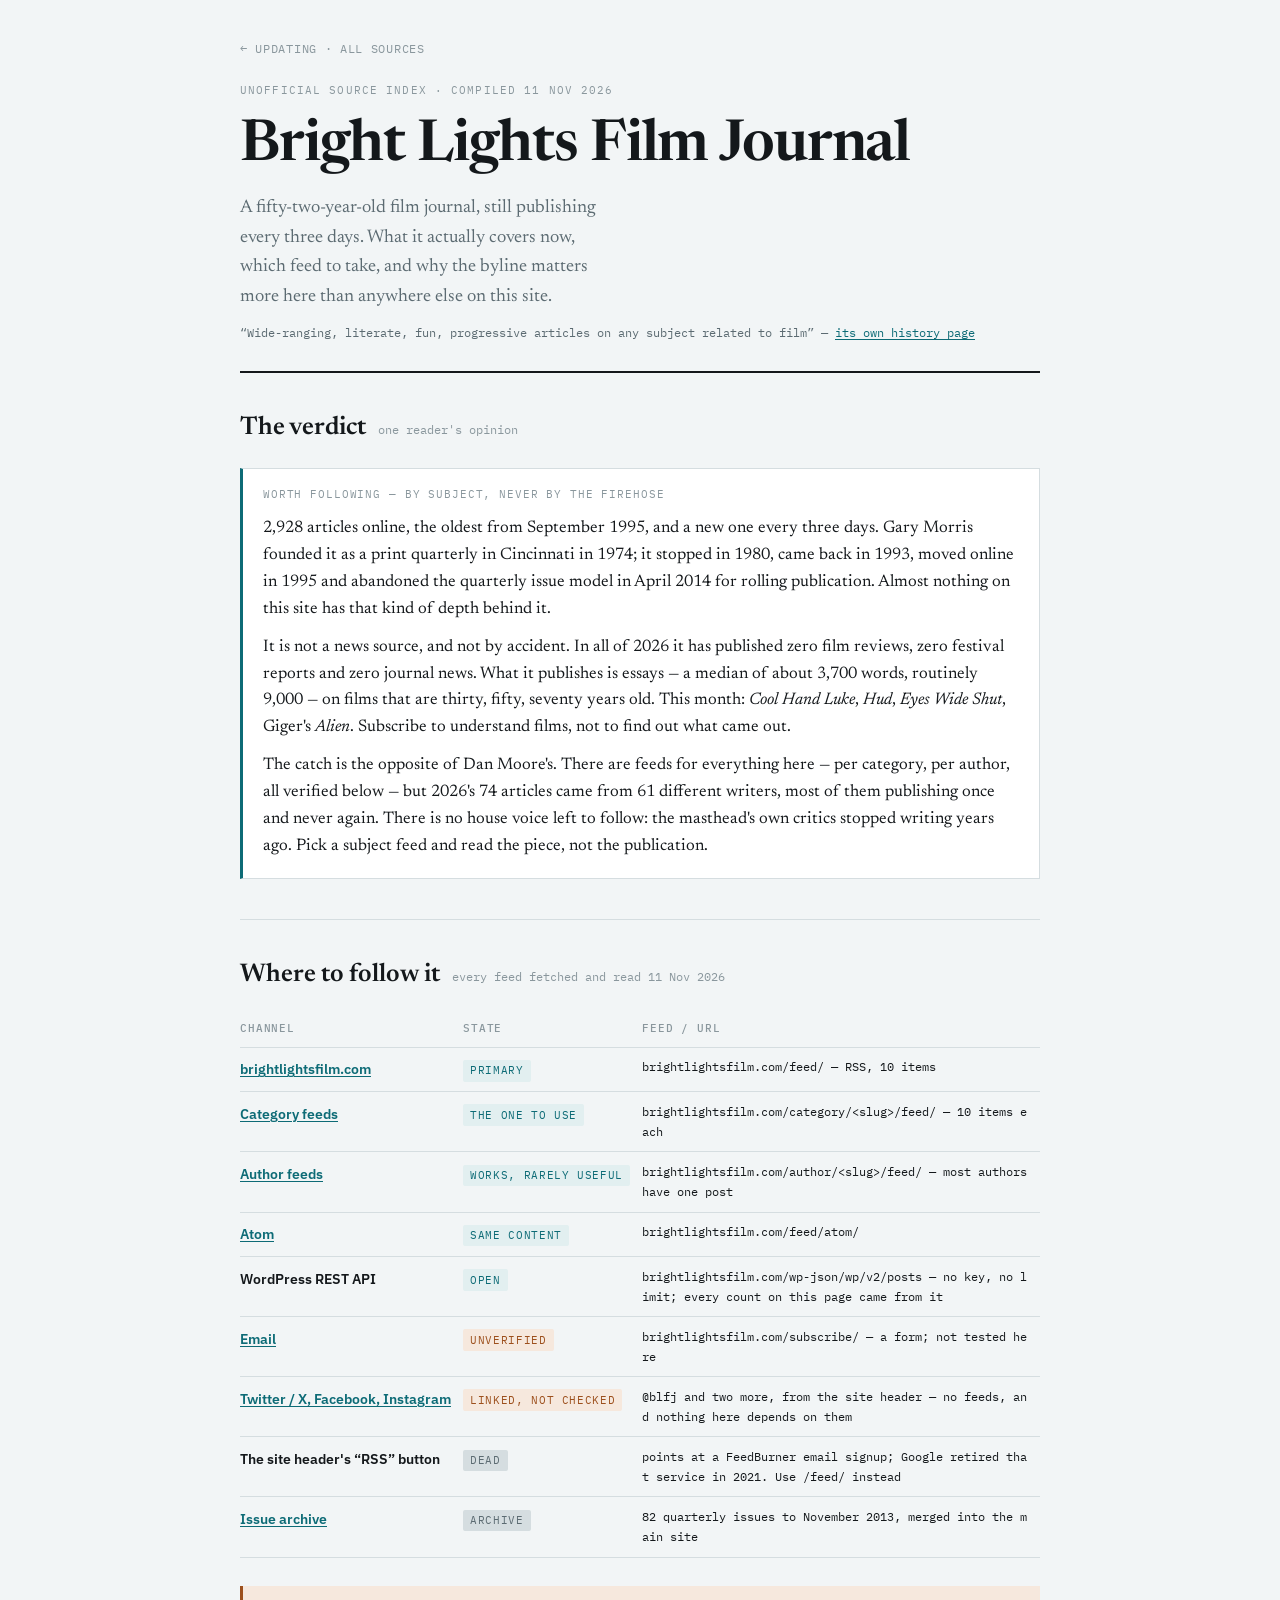
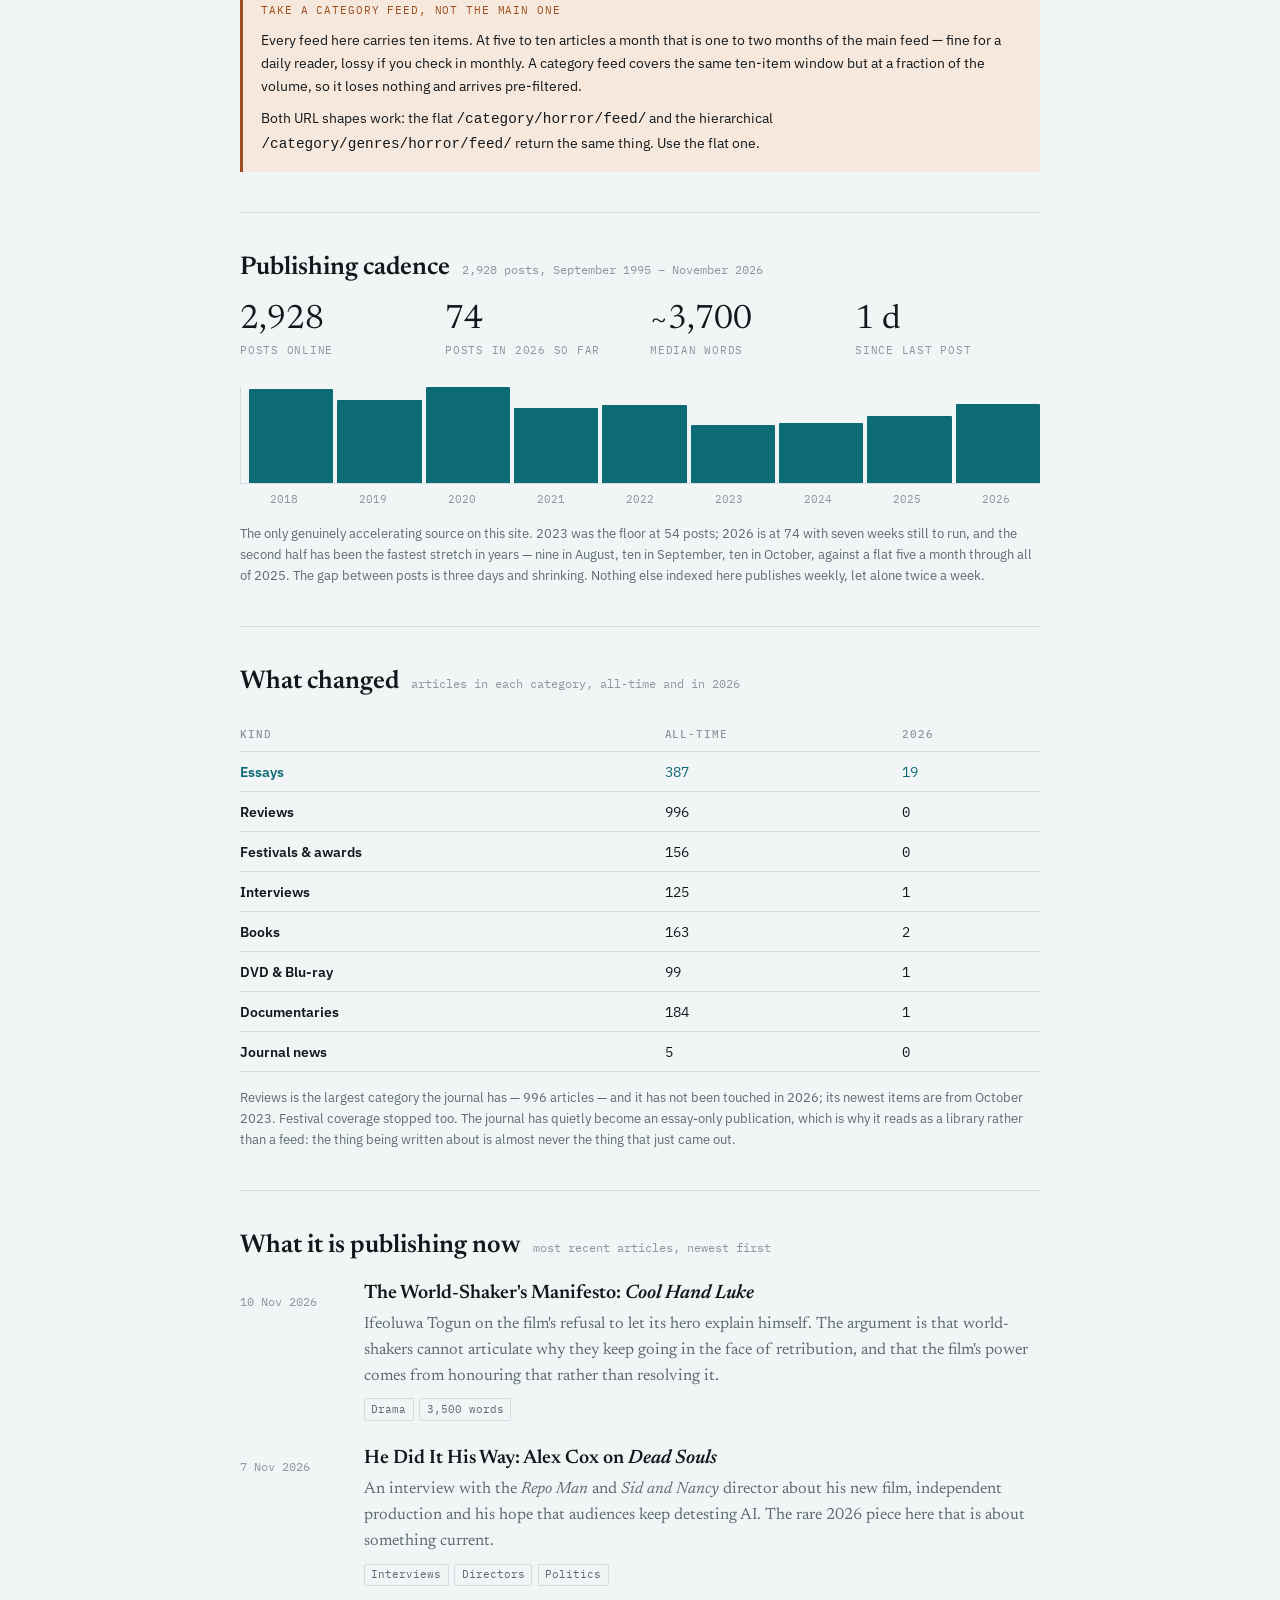
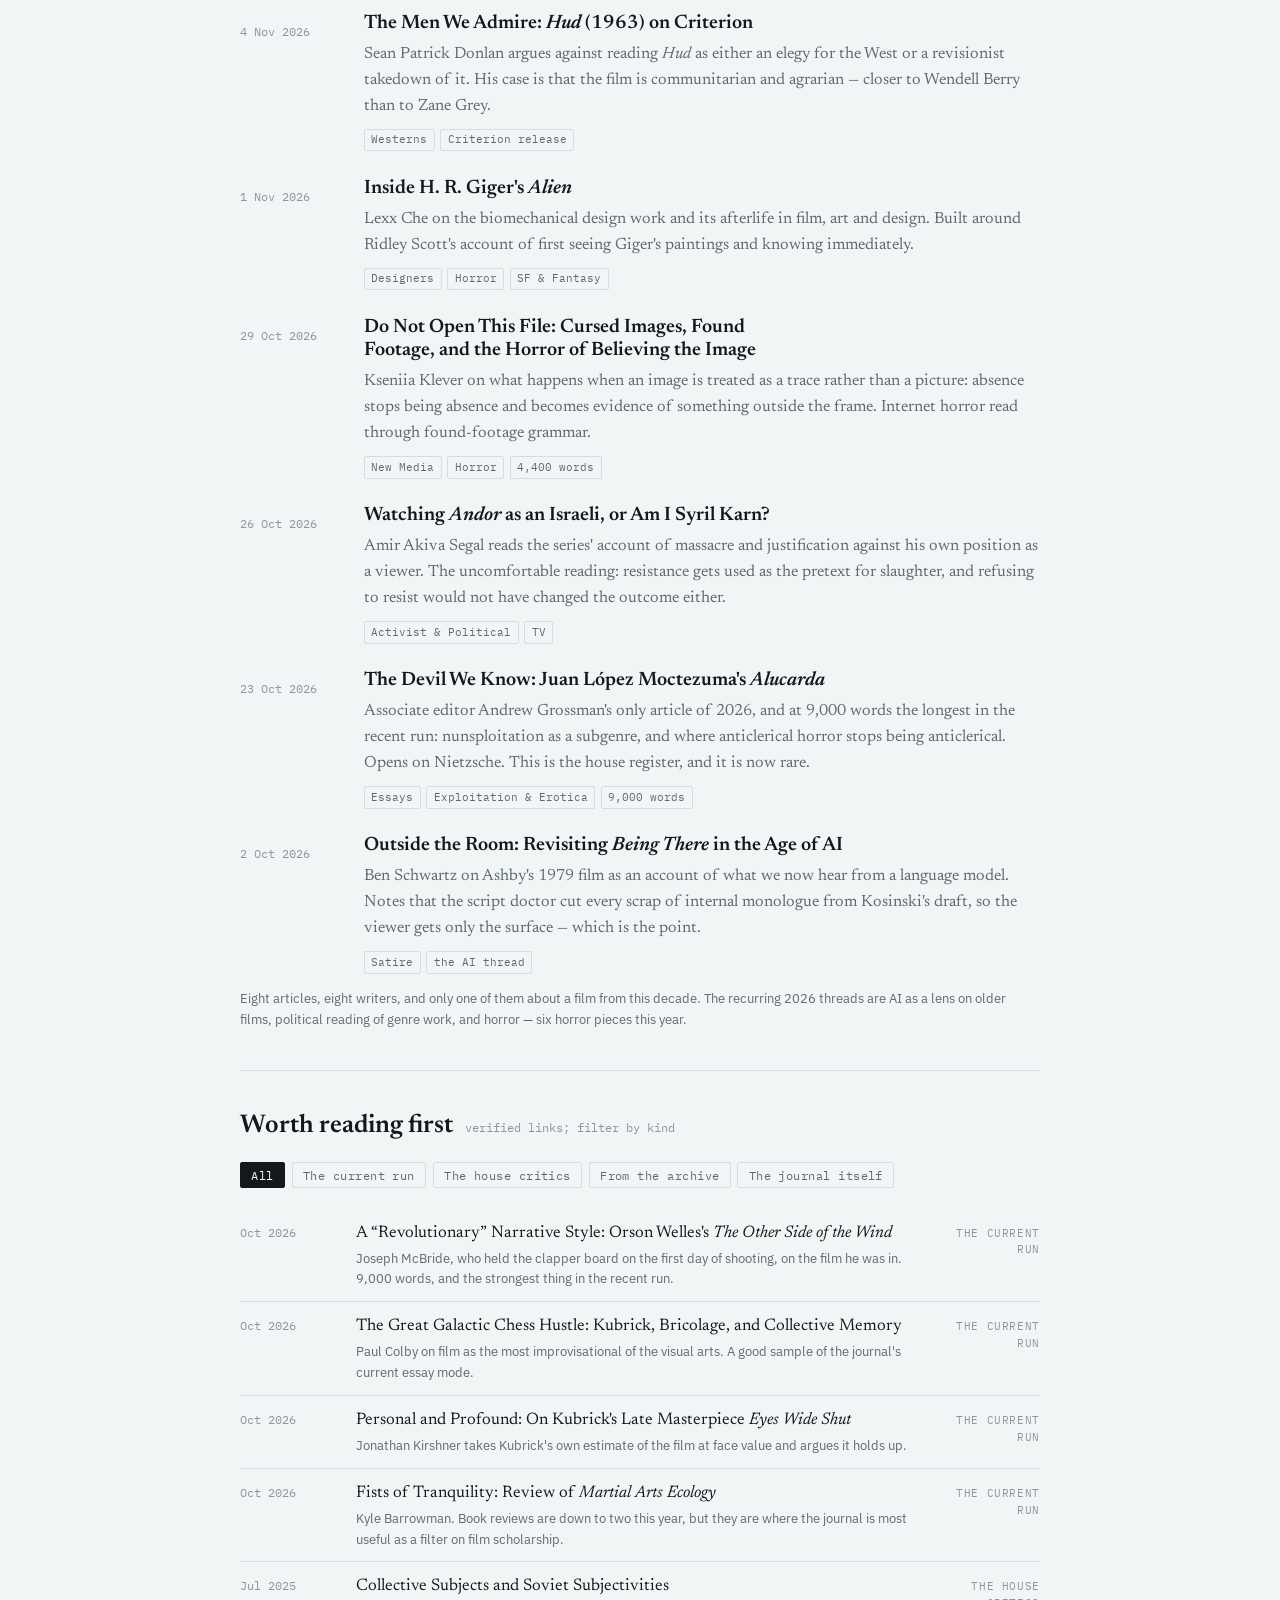
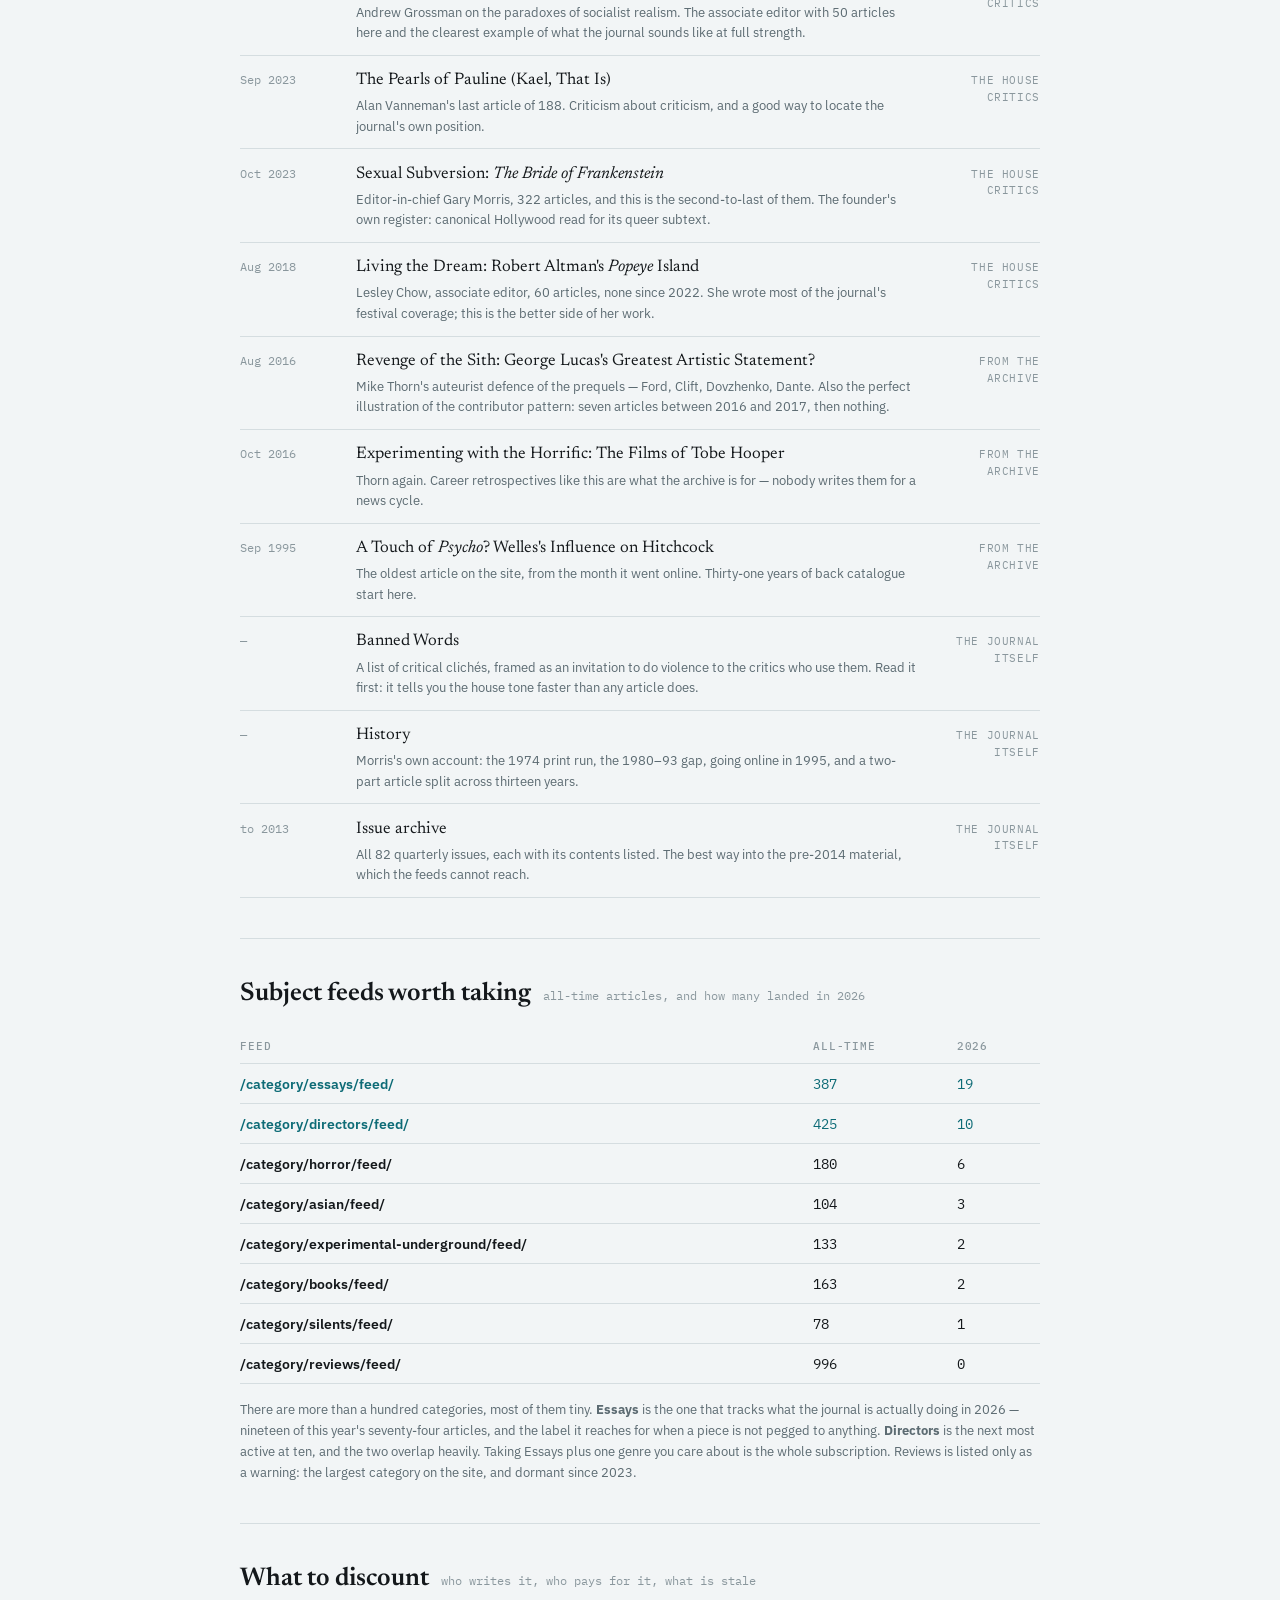
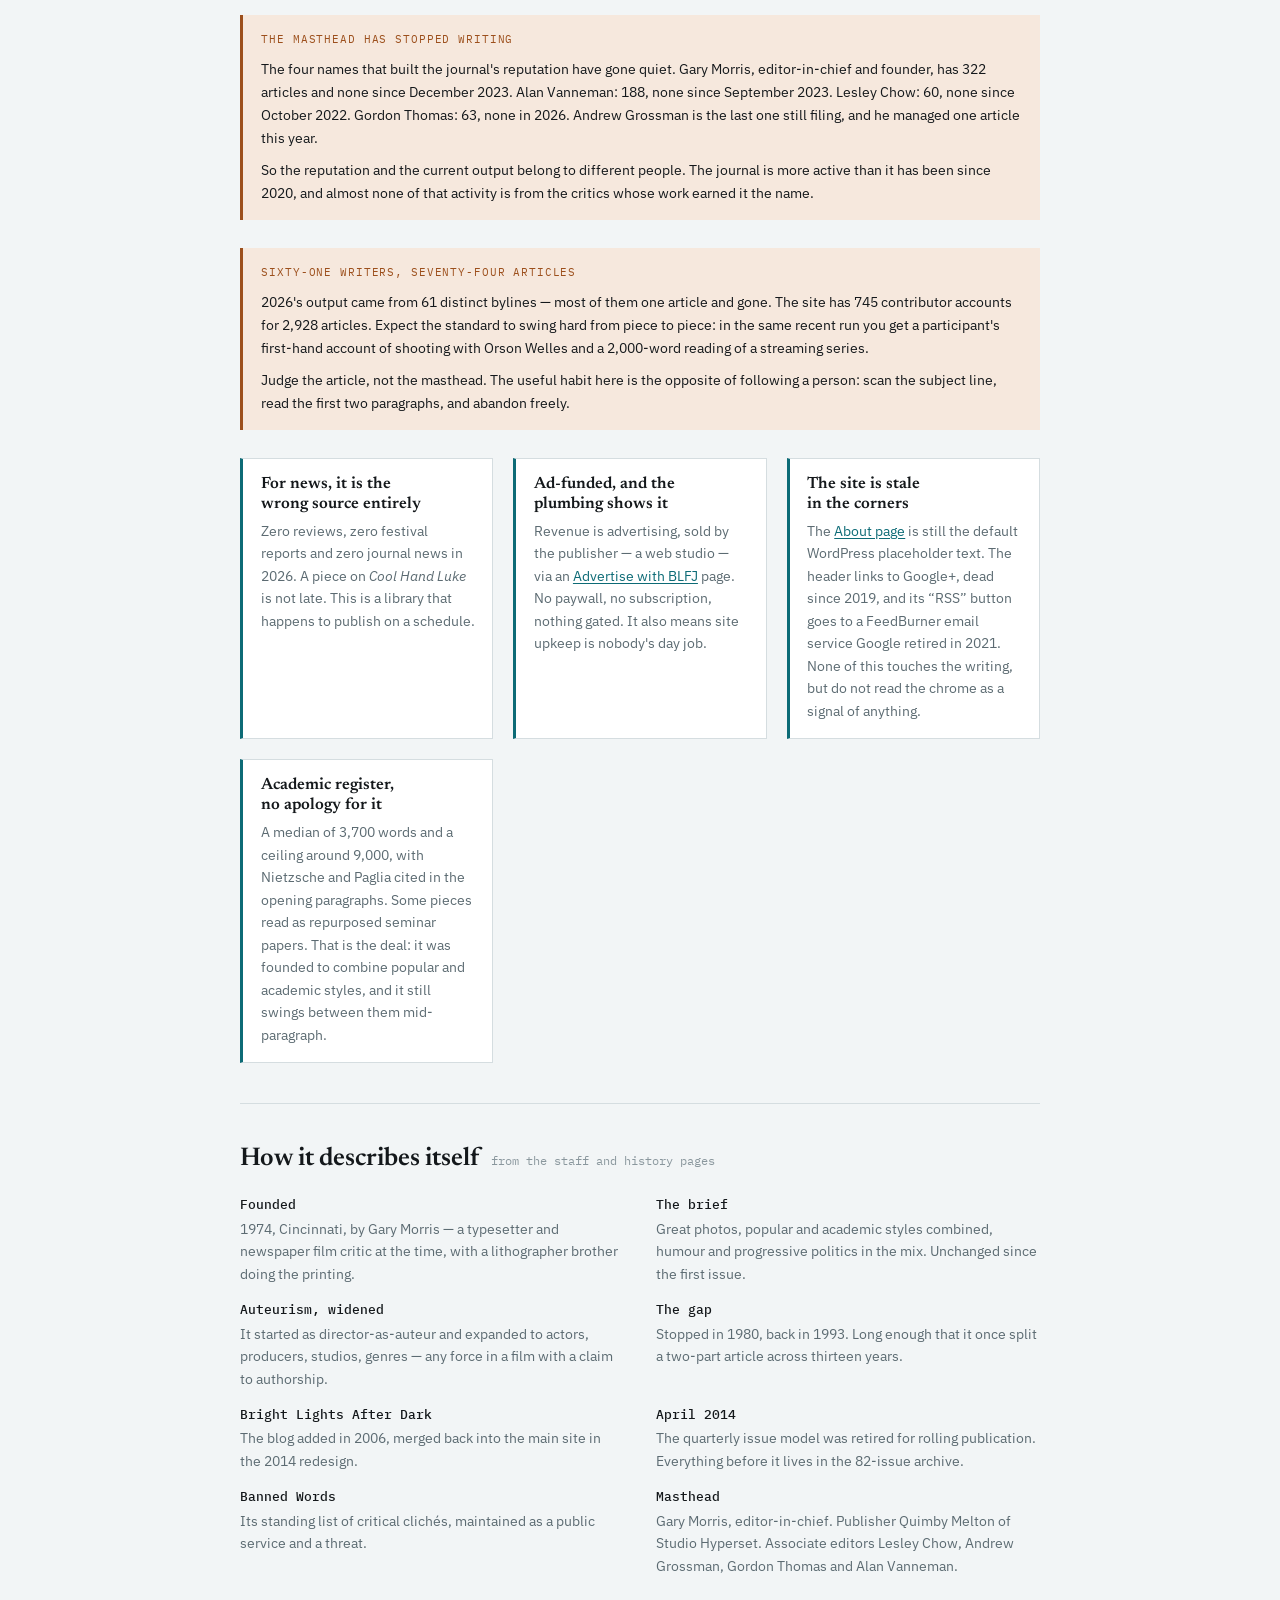
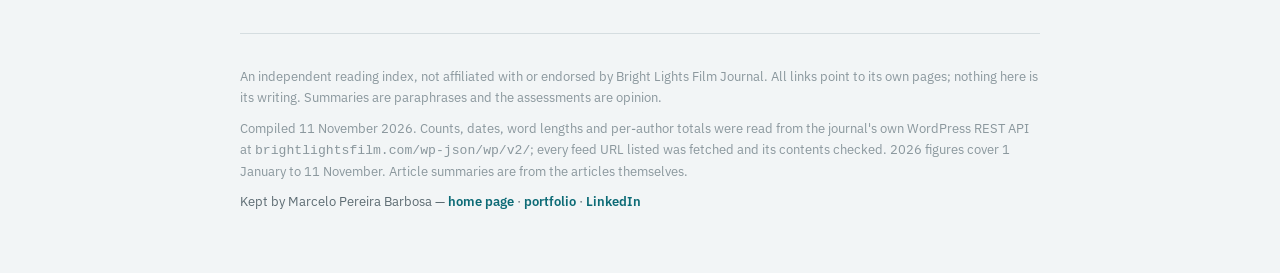
==== commit 5e663112: "Carry the keeper links onto the Bright Lights page too The footer sweep covered dan-moore.html and k" ====
--- a/docs/brightlights.html
+++ b/docs/brightlights.html
@@ -344,6 +344,10 @@
   <footer>
     <p>An independent reading index, not affiliated with or endorsed by Bright Lights Film Journal. All links point to its own pages; nothing here is its writing. Summaries are paraphrases and the assessments are opinion.</p>
     <p>Compiled 11 November 2026. Counts, dates, word lengths and per-author totals were read from the journal's own WordPress REST API at <code>brightlightsfilm.com/wp-json/wp/v2/</code>; every feed URL listed was fetched and its contents checked. 2026 figures cover 1 January to 11 November. Article summaries are from the articles themselves.</p>
+    <p class="me">Kept by Marcelo Pereira Barbosa &mdash;
+      <a href="https://www.mpbarbosa.com" rel="me">home page</a> &middot;
+      <a href="https://github.com/mpbarbosa" rel="me">portfolio</a> &middot;
+      <a href="https://www.linkedin.com/in/mpbarbosa" rel="me noopener">LinkedIn</a></p>
   </footer>
 </div>
 
--- a/docs/style.css
+++ b/docs/style.css
@@ -169,6 +169,9 @@
 
 footer { padding-top: 2rem; font-size: 0.82rem; color: var(--faint); border-top: 1px solid var(--rule); }
 footer p + p { margin-top: 0.6rem; }
+footer .me { color: var(--muted); }
+footer .me a { font-weight: 600; text-decoration: none; }
+footer .me a:hover { text-decoration: underline; }
 @media (prefers-reduced-motion: no-preference) {
   .bars div { transition: height 0.4s ease; }
 }
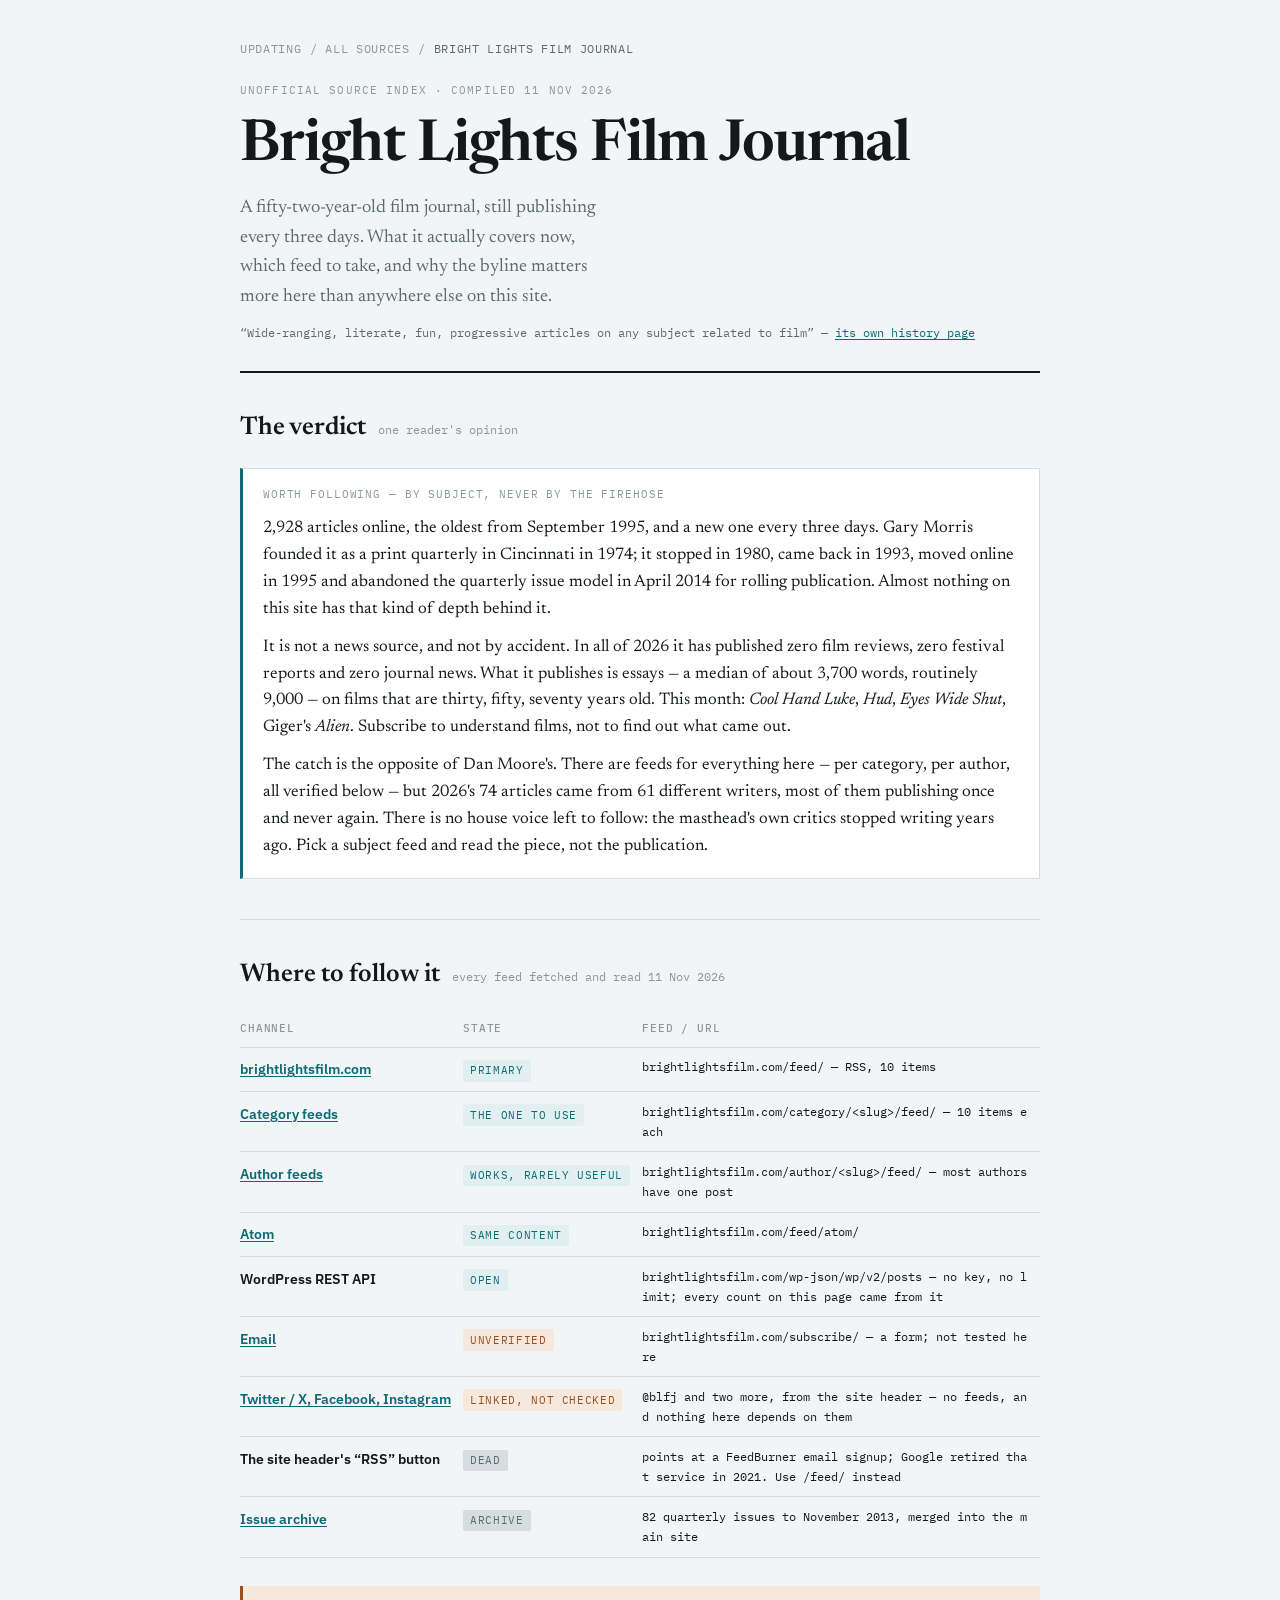
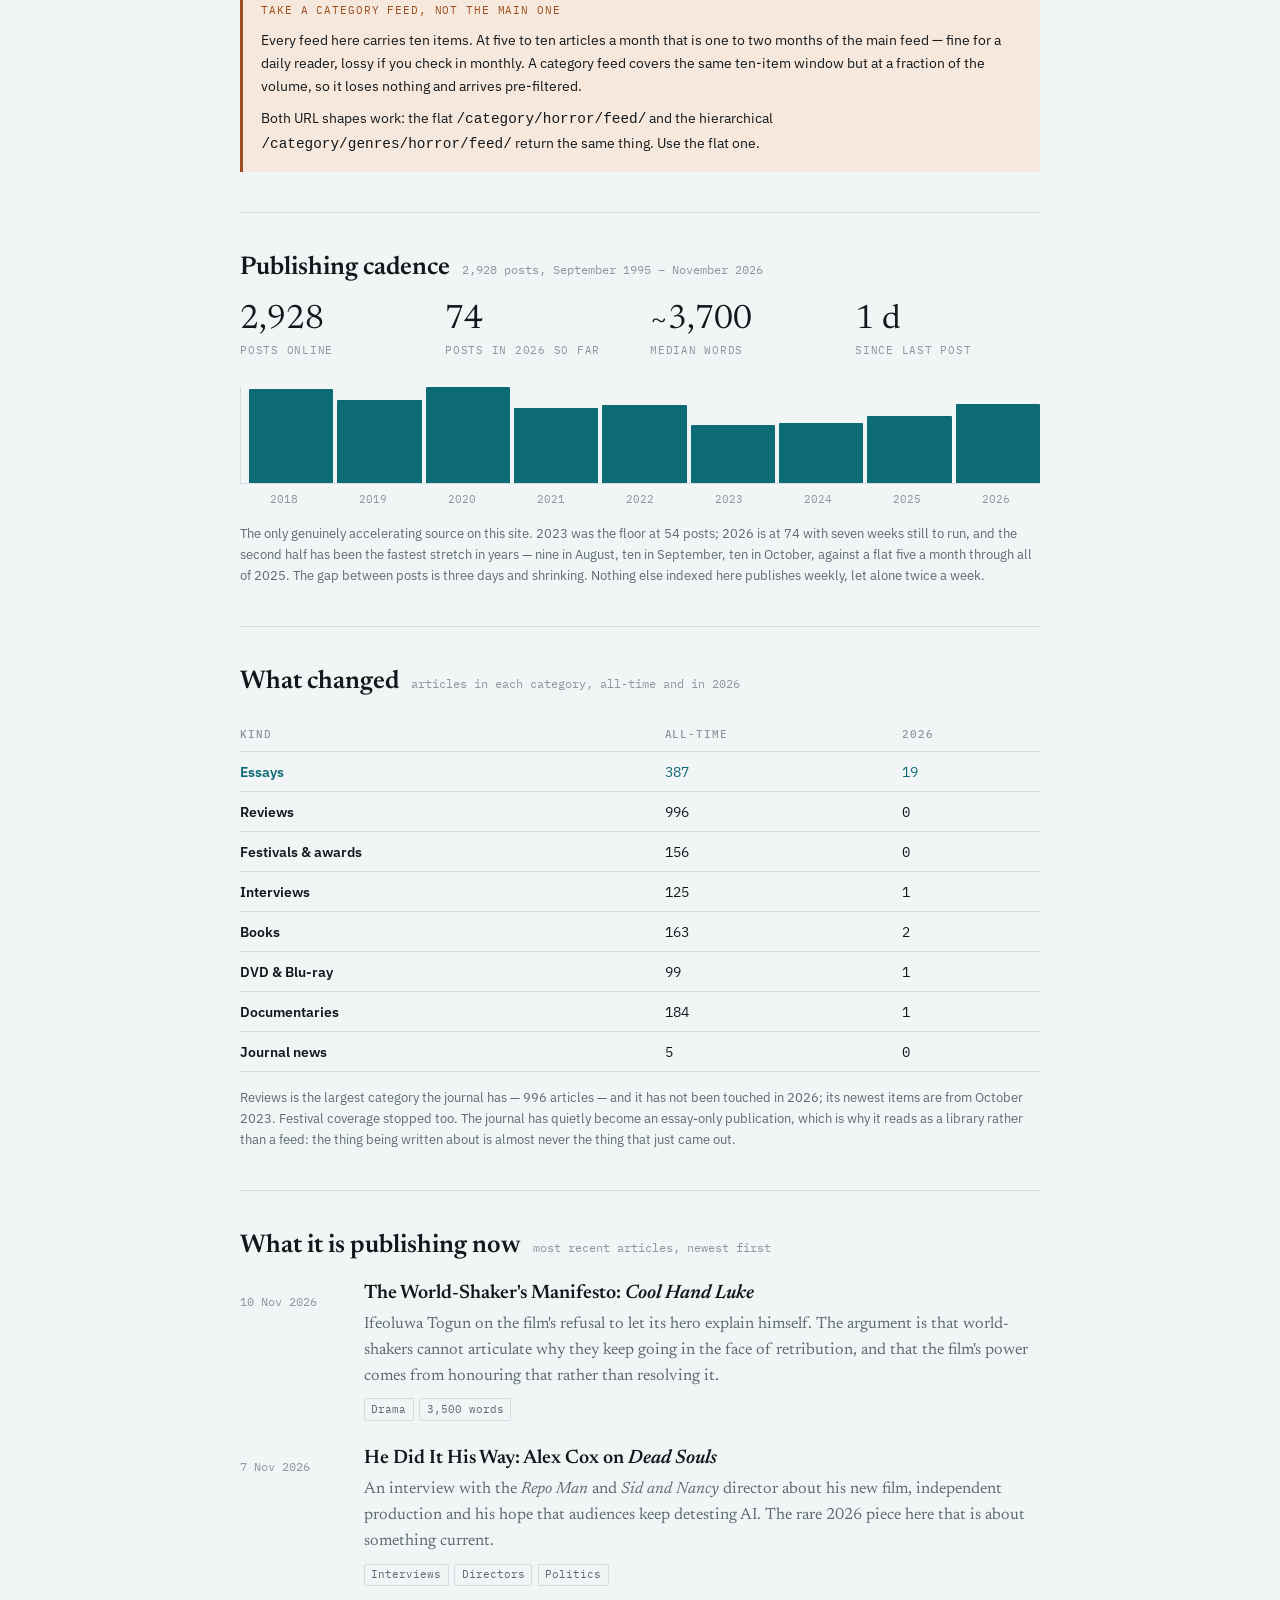
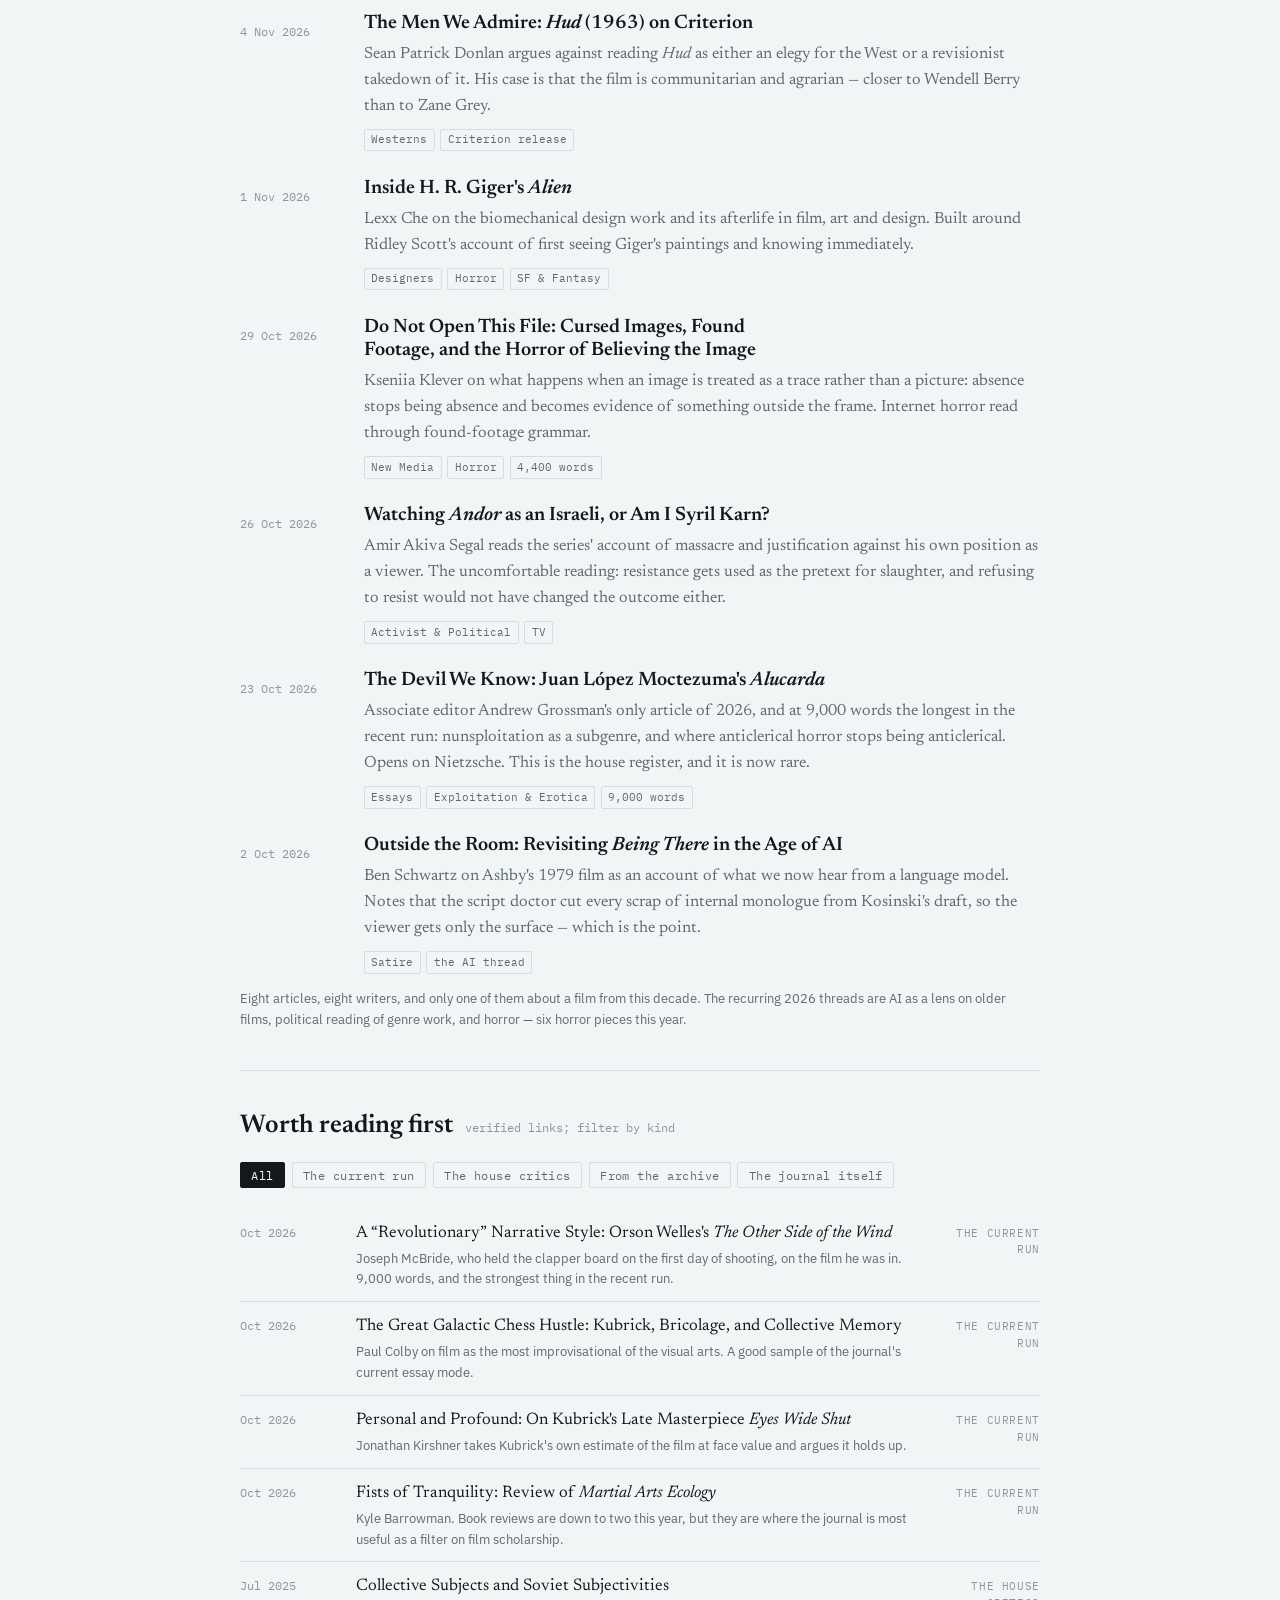
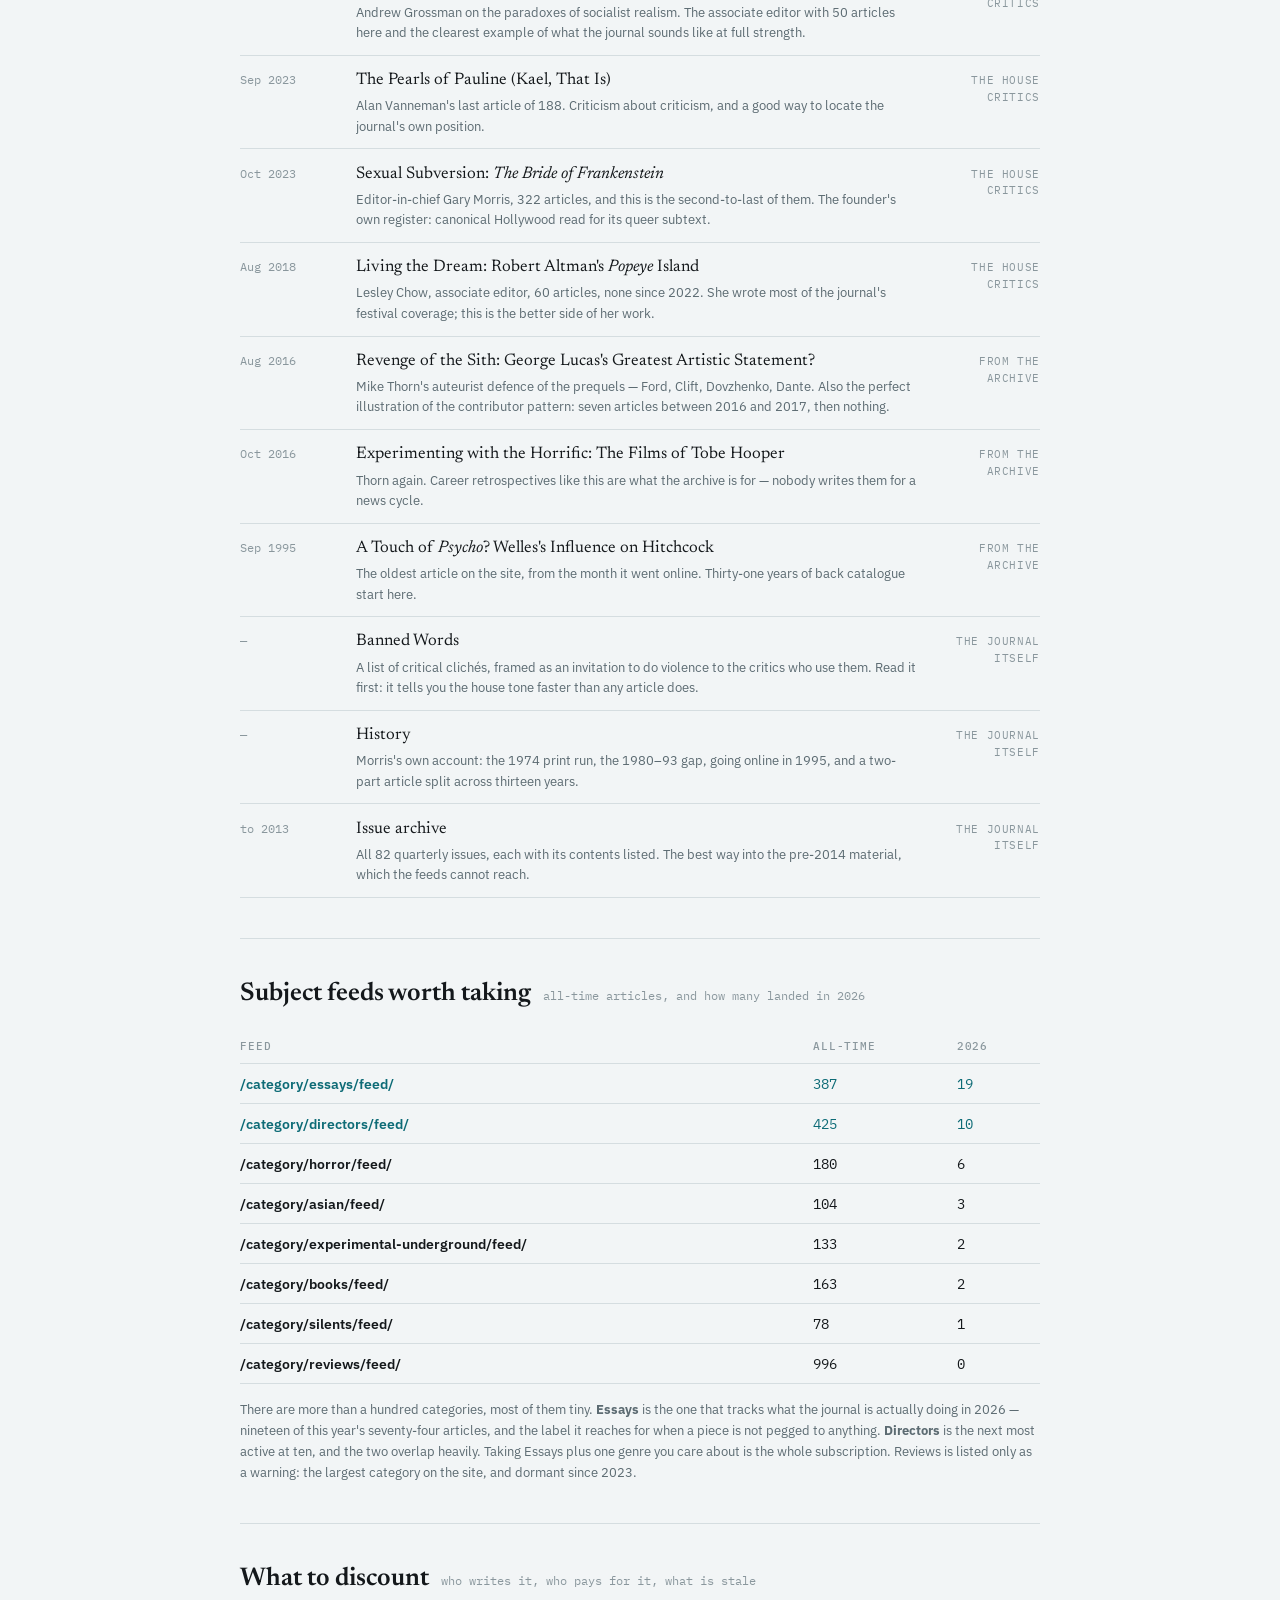
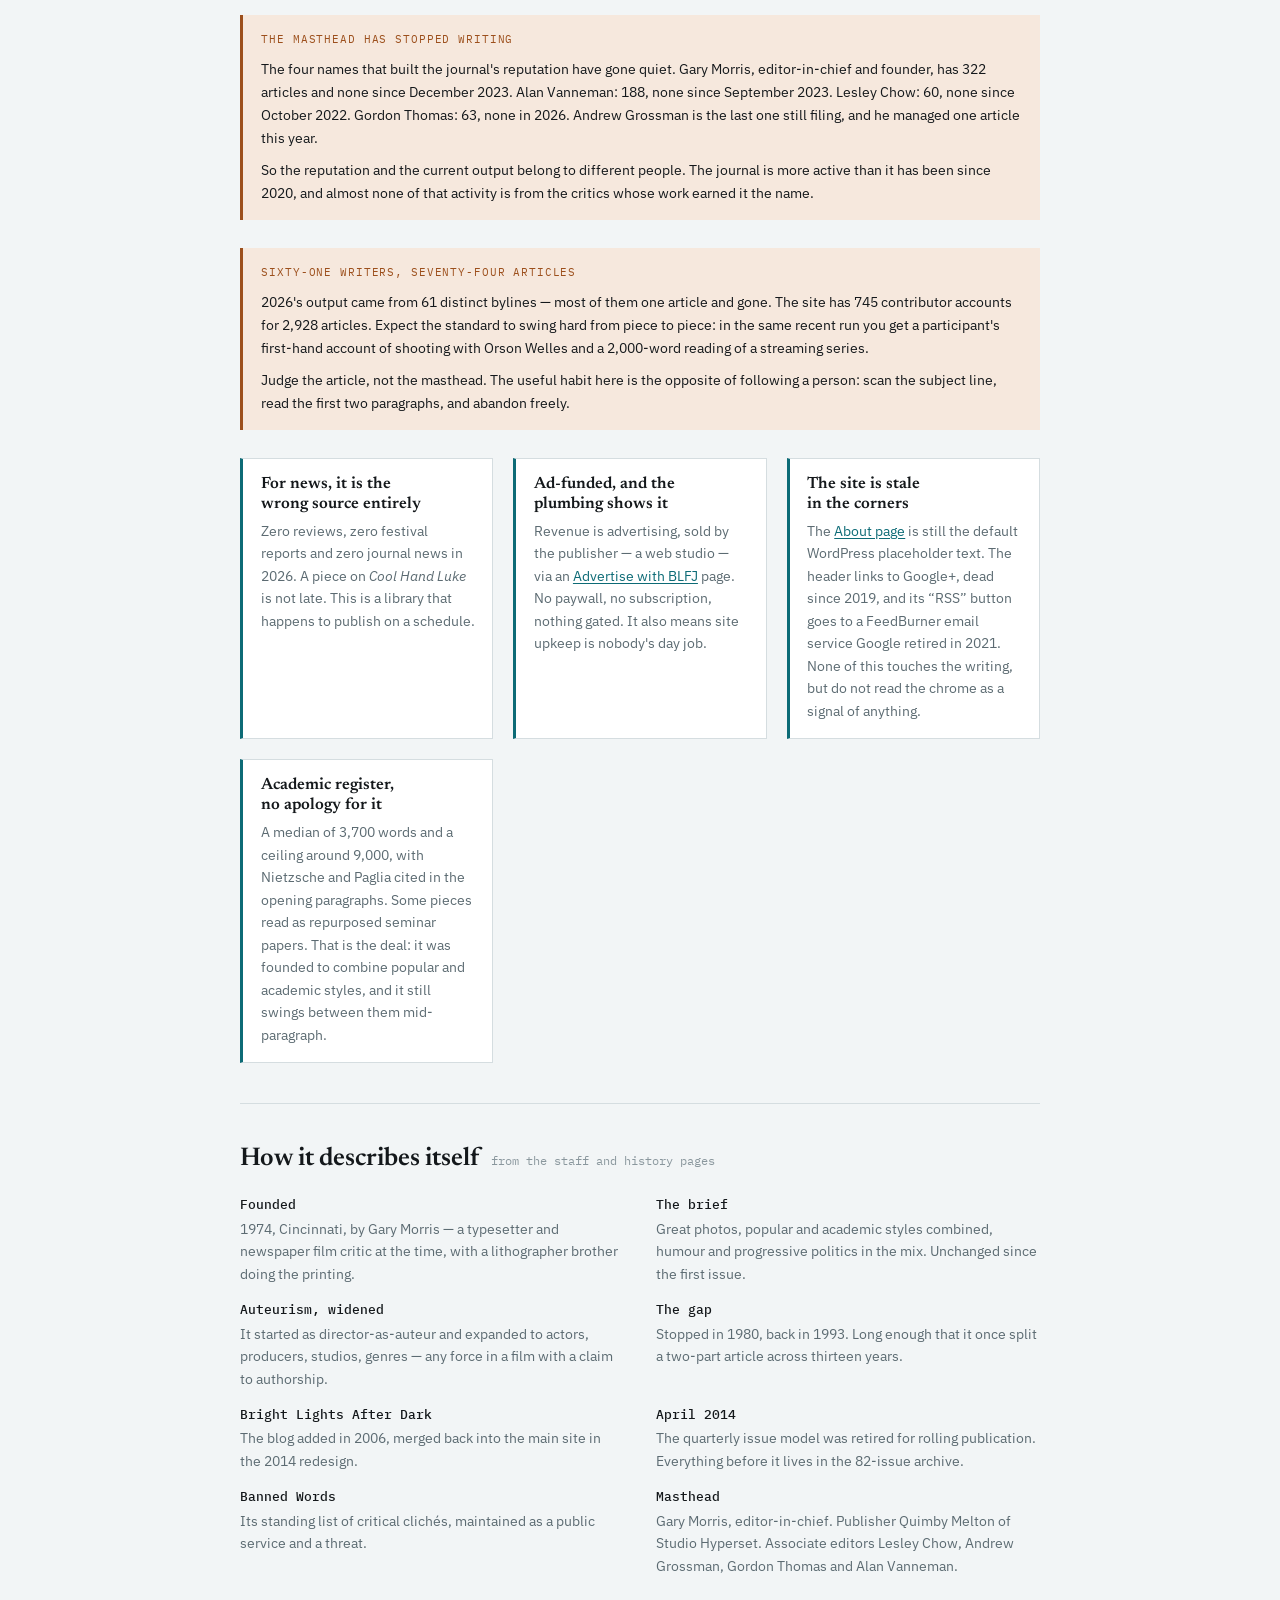
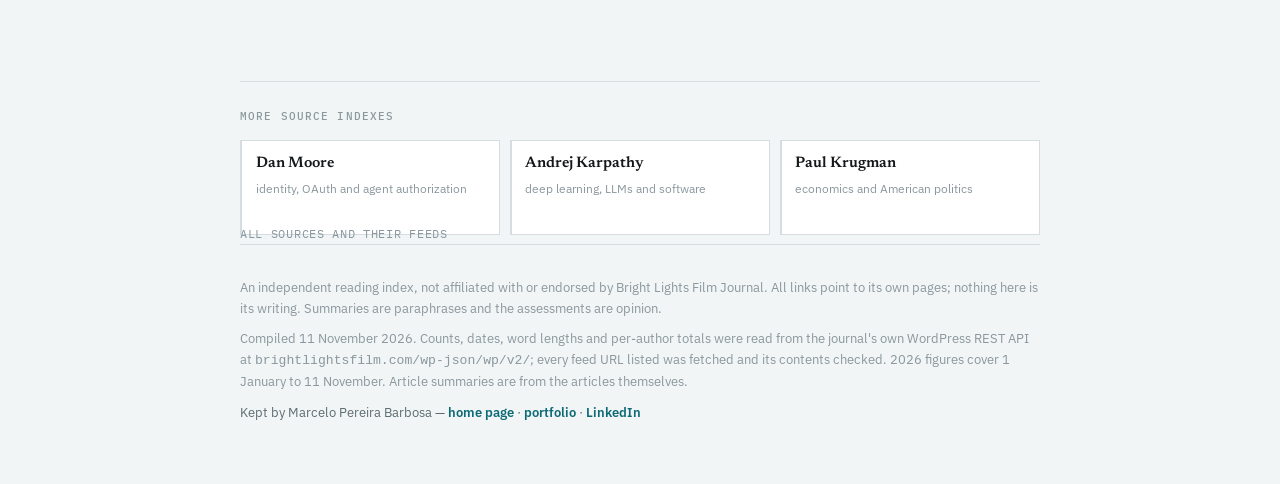
==== commit 5883be88: "Apply an SEO pass across every indexable page The home page had no usable <h1>. The heading carried " ====
--- a/docs/brightlights.html
+++ b/docs/brightlights.html
@@ -3,15 +3,28 @@
 <head>
 <meta charset="utf-8">
 <meta name="viewport" content="width=device-width, initial-scale=1, viewport-fit=cover">
-<title>Bright Lights Film Journal Source Index</title>
+<link rel="preconnect" href="https://fonts.googleapis.com">
+<link rel="preconnect" href="https://fonts.gstatic.com" crossorigin>
+<title>Bright Lights Film Journal source index · Updating</title>
 <meta name="description" content="An independent reading index of Bright Lights Film Journal: what it publishes now, how often, which of its feeds are worth subscribing to, and what to discount.">
+<meta name="author" content="Marcelo Pereira Barbosa">
+<meta property="article:modified_time" content="2026-11-11">
+<meta property="article:author" content="Marcelo Pereira Barbosa">
 <meta name="robots" content="index,follow">
 <link rel="canonical" href="https://mpbarbosa.github.io/updating/brightlights.html">
-<meta property="og:type" content="website">
-<meta property="og:title" content="Bright Lights Film Journal Source Index">
+<meta property="og:type" content="article">
+<meta property="og:title" content="Bright Lights Film Journal source index">
 <meta property="og:description" content="An independent reading index of Bright Lights Film Journal: current subjects, publishing cadence, per-subject feed URLs and what to discount.">
 <meta property="og:url" content="https://mpbarbosa.github.io/updating/brightlights.html">
-<meta name="twitter:card" content="summary">
+<meta property="og:site_name" content="Updating">
+<meta property="og:locale" content="en_US">
+<meta property="og:image" content="https://mpbarbosa.github.io/updating/og/brightlights.png">
+<meta property="og:image:width" content="1200">
+<meta property="og:image:height" content="630">
+<meta property="og:image:alt" content="Bright Lights Film Journal — source index on Updating">
+<meta name="twitter:card" content="summary_large_image">
+<meta name="twitter:image" content="https://mpbarbosa.github.io/updating/og/brightlights.png">
+<meta name="twitter:image:alt" content="Bright Lights Film Journal — source index on Updating">
 <!-- Installable: manifest, icons and the iOS standalone metas -->
 <link rel="manifest" href="manifest.webmanifest">
 <meta name="theme-color" content="#0f6cbd" media="(prefers-color-scheme: light)">
@@ -24,10 +37,127 @@
 <meta name="apple-mobile-web-app-title" content="Updating">
 <link rel="stylesheet" href="https://fonts.googleapis.com/css2?family=Newsreader:ital,opsz,wght@0,6..72,400;0,6..72,600;1,6..72,400&family=IBM+Plex+Mono:wght@400;500&family=IBM+Plex+Sans:wght@400;500;600&display=swap">
 <link rel="stylesheet" href="style.css">
+<script type="application/ld+json">
+{
+  "@context": "https://schema.org",
+  "@graph": [
+    {
+      "@type": "Person",
+      "@id": "https://mpbarbosa.github.io/updating/#author",
+      "name": "Marcelo Pereira Barbosa",
+      "url": "https://www.mpbarbosa.com",
+      "sameAs": [
+        "https://github.com/mpbarbosa",
+        "https://www.linkedin.com/in/mpbarbosa"
+      ]
+    },
+    {
+      "@type": "WebSite",
+      "@id": "https://mpbarbosa.github.io/updating/#website",
+      "url": "https://mpbarbosa.github.io/updating/",
+      "name": "Updating",
+      "alternateName": "Updating — source indexes",
+      "description": "Independent reading indexes of the people and publications worth following: what each one publishes, how often, and which feeds are worth subscribing to.",
+      "inLanguage": "en",
+      "publisher": {
+        "@id": "https://mpbarbosa.github.io/updating/#author"
+      },
+      "license": "https://github.com/mpbarbosa/updating/blob/main/LICENSE"
+    },
+    {
+      "@type": "Article",
+      "@id": "https://mpbarbosa.github.io/updating/brightlights.html#article",
+      "headline": "Bright Lights Film Journal source index",
+      "alternativeHeadline": "Bright Lights Film Journal source index · Updating",
+      "description": "An independent reading index of Bright Lights Film Journal: what it publishes now, how often, which of its feeds are worth subscribing to, and what to discount.",
+      "url": "https://mpbarbosa.github.io/updating/brightlights.html",
+      "mainEntityOfPage": {
+        "@type": "WebPage",
+        "@id": "https://mpbarbosa.github.io/updating/brightlights.html#webpage"
+      },
+      "isPartOf": {
+        "@id": "https://mpbarbosa.github.io/updating/#website"
+      },
+      "author": {
+        "@id": "https://mpbarbosa.github.io/updating/#author"
+      },
+      "publisher": {
+        "@id": "https://mpbarbosa.github.io/updating/#author"
+      },
+      "inLanguage": "en",
+      "genre": "Media criticism",
+      "datePublished": "2026-11-11",
+      "dateModified": "2026-11-11",
+      "keywords": "Bright Lights Film Journal, film criticism, film essays, RSS feed",
+      "about": {
+        "@type": "Periodical",
+        "name": "Bright Lights Film Journal",
+        "url": "https://brightlightsfilm.com/",
+        "foundingDate": "1974",
+        "description": "A film journal publishing criticism and essays since 1974, online since 1995.",
+        "sameAs": [
+          "https://brightlightsfilm.com/"
+        ]
+      },
+      "image": {
+        "@type": "ImageObject",
+        "url": "https://mpbarbosa.github.io/updating/og/brightlights.png",
+        "width": 1200,
+        "height": 630
+      },
+      "isAccessibleForFree": true
+    },
+    {
+      "@type": "WebPage",
+      "@id": "https://mpbarbosa.github.io/updating/brightlights.html#webpage",
+      "url": "https://mpbarbosa.github.io/updating/brightlights.html",
+      "name": "Bright Lights Film Journal source index · Updating",
+      "isPartOf": {
+        "@id": "https://mpbarbosa.github.io/updating/#website"
+      },
+      "inLanguage": "en",
+      "dateModified": "2026-11-11",
+      "primaryImageOfPage": {
+        "@type": "ImageObject",
+        "url": "https://mpbarbosa.github.io/updating/og/brightlights.png"
+      }
+    },
+    {
+      "@type": "BreadcrumbList",
+      "itemListElement": [
+        {
+          "@type": "ListItem",
+          "position": 1,
+          "name": "Updating",
+          "item": "https://mpbarbosa.github.io/updating/"
+        },
+        {
+          "@type": "ListItem",
+          "position": 2,
+          "name": "All sources",
+          "item": "https://mpbarbosa.github.io/updating/sources.html"
+        },
+        {
+          "@type": "ListItem",
+          "position": 3,
+          "name": "Bright Lights Film Journal",
+          "item": "https://mpbarbosa.github.io/updating/brightlights.html"
+        }
+      ]
+    }
+  ]
+}
+</script>
 </head>
 <body>
 <div class="wrap">
-  <p class="backnav"><a href="./">&larr; Updating &middot; all sources</a></p>
+  <nav class="backnav" aria-label="Breadcrumb">
+    <ol>
+      <li><a href="./">Updating</a></li>
+      <li><a href="sources.html">All sources</a></li>
+      <li><span aria-current="page">Bright Lights Film Journal</span></li>
+    </ol>
+  </nav>
   <header class="masthead">
     <p class="eyebrow">Unofficial source index &middot; compiled 11 Nov 2026</p>
     <h1>Bright Lights Film Journal</h1>
@@ -340,6 +470,16 @@
       <div><dt>Masthead</dt><dd>Gary Morris, editor-in-chief. Publisher Quimby Melton of Studio Hyperset. Associate editors Lesley Chow, Andrew Grossman, Gordon Thomas and Alan Vanneman.</dd></div>
     </dl>
   </section>
+
+  <nav class="siblings" aria-labelledby="more-indexes">
+    <h2 id="more-indexes">More source indexes</h2>
+    <ul>
+      <li><a href="dan-moore.html"><b>Dan Moore</b><span>identity, OAuth and agent authorization</span></a></li>
+      <li><a href="karpathy.html"><b>Andrej Karpathy</b><span>deep learning, LLMs and software</span></a></li>
+      <li><a href="krugman.html"><b>Paul Krugman</b><span>economics and American politics</span></a></li>
+    </ul>
+    <p class="all"><a href="sources.html">All sources and their feeds</a></p>
+  </nav>
 
   <footer>
     <p>An independent reading index, not affiliated with or endorsed by Bright Lights Film Journal. All links point to its own pages; nothing here is its writing. Summaries are paraphrases and the assessments are opinion.</p>
--- a/docs/style.css
+++ b/docs/style.css
@@ -180,8 +180,24 @@
 
 /* breadcrumb back to the hub */
 .backnav { font-family: var(--mono); font-size: 0.72rem; letter-spacing: 0.06em; text-transform: uppercase; margin-bottom: 1.5rem; }
+.backnav ol { list-style: none; margin: 0; padding: 0; display: flex; flex-wrap: wrap; align-items: center; gap: 0.5rem; }
+.backnav li { display: flex; align-items: center; gap: 0.5rem; color: var(--faint); }
+.backnav li + li::before { content: "/"; color: var(--faint); }
 .backnav a { color: var(--faint); text-decoration: none; }
 .backnav a:hover { color: var(--accent); text-decoration: underline; }
+.backnav [aria-current="page"] { color: var(--muted); }
+
+/* sibling indexes, so no source page is a dead end */
+.siblings { margin-top: 3rem; padding-top: 1.75rem; border-top: 1px solid var(--rule); }
+.siblings h2 { font-family: var(--mono); font-size: 0.7rem; font-weight: 500; letter-spacing: 0.1em; text-transform: uppercase; color: var(--faint); margin-bottom: 1rem; }
+.siblings ul { list-style: none; margin: 0; padding: 0; display: grid; gap: 0.6rem; grid-template-columns: repeat(auto-fit, minmax(13rem, 1fr)); }
+.siblings li a { display: block; height: 100%; padding: 0.7rem 0.85rem; background: var(--surface); border: 1px solid var(--rule); border-left: 2px solid var(--rule); text-decoration: none; transition: border-color 0.15s ease; }
+.siblings li a:hover { border-left-color: var(--accent); }
+.siblings li b { display: block; font-family: var(--display); font-size: 0.95rem; font-weight: 600; color: var(--ink); }
+.siblings li span { display: block; margin-top: 0.15rem; font-size: 0.78rem; color: var(--faint); }
+.siblings .all { margin-top: 0.9rem; font-family: var(--mono); font-size: 0.72rem; letter-spacing: 0.06em; text-transform: uppercase; }
+.siblings .all a { color: var(--faint); text-decoration: none; }
+.siblings .all a:hover { color: var(--accent); text-decoration: underline; }
 
 /* verdict callout */
 .verdict { background: var(--surface); border: 1px solid var(--rule); border-left: 3px solid var(--accent); padding: 1.1rem 1.25rem; margin-top: 1.5rem; }
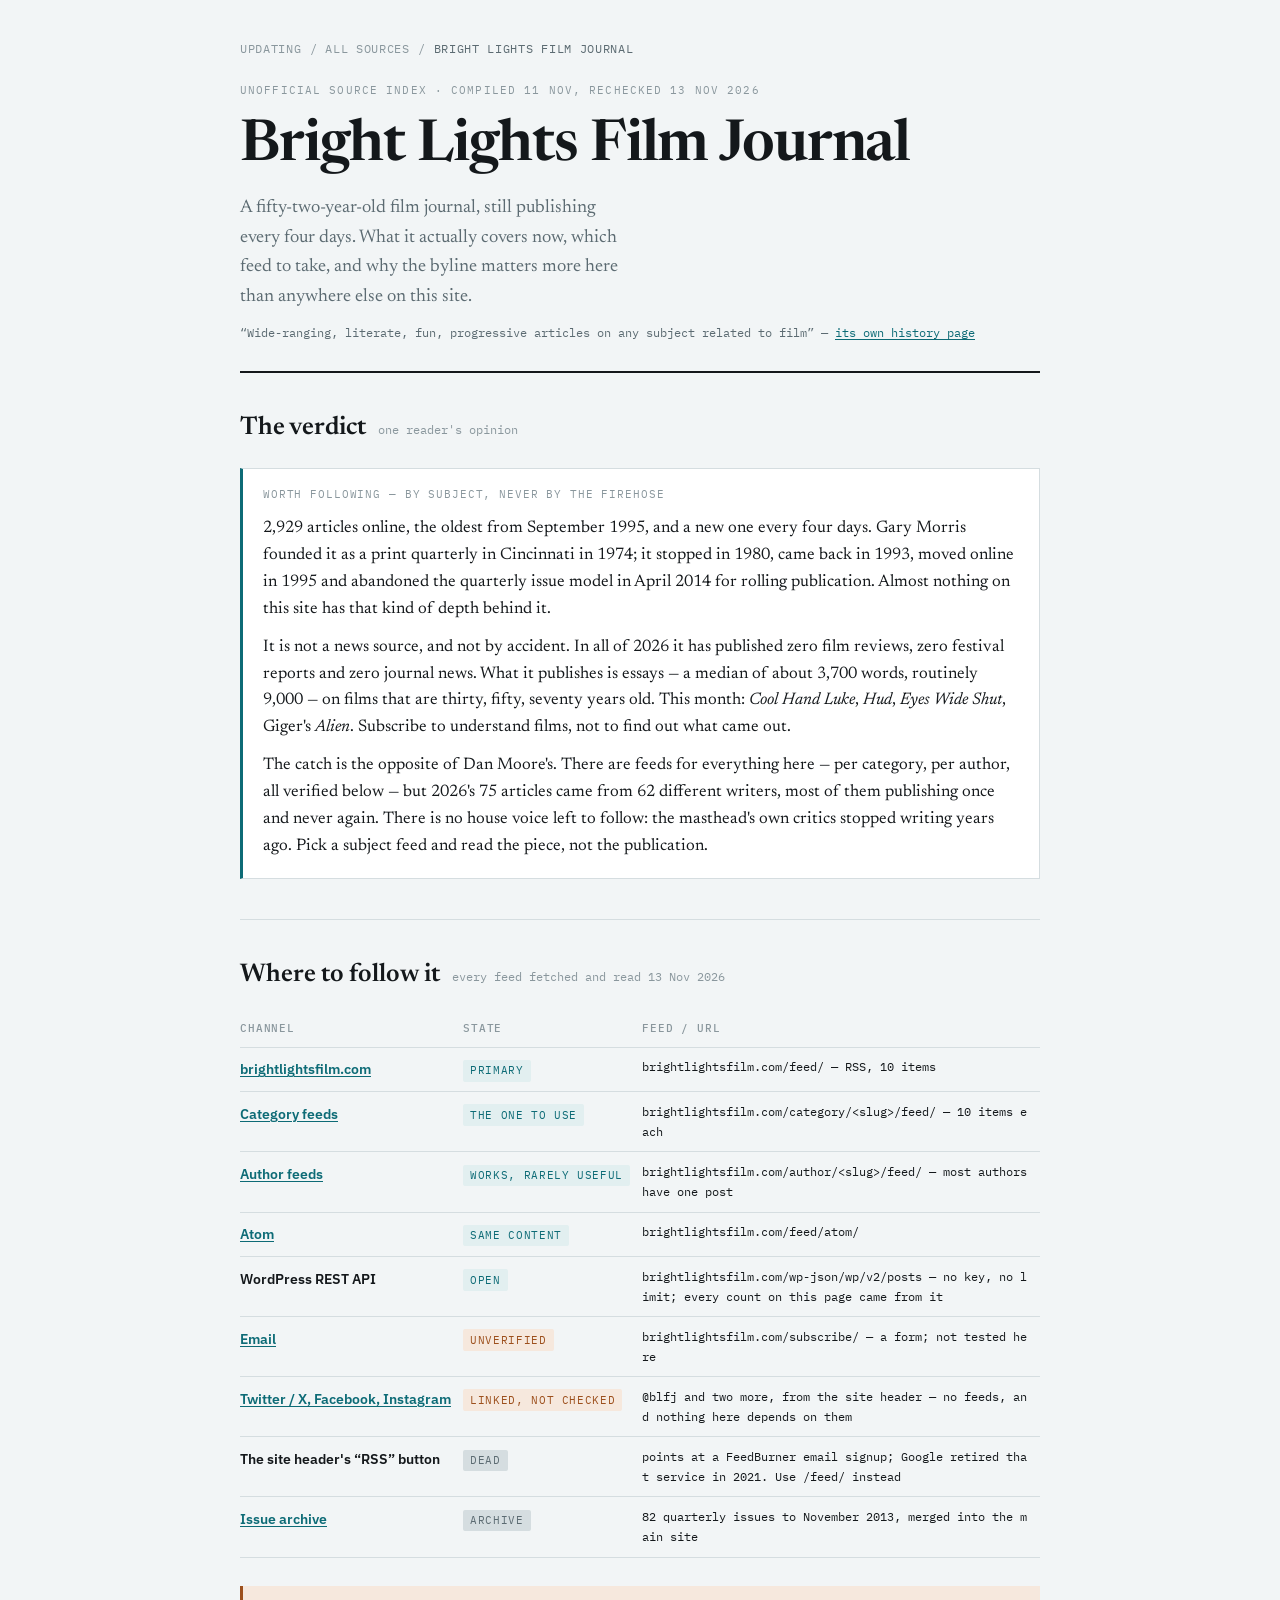
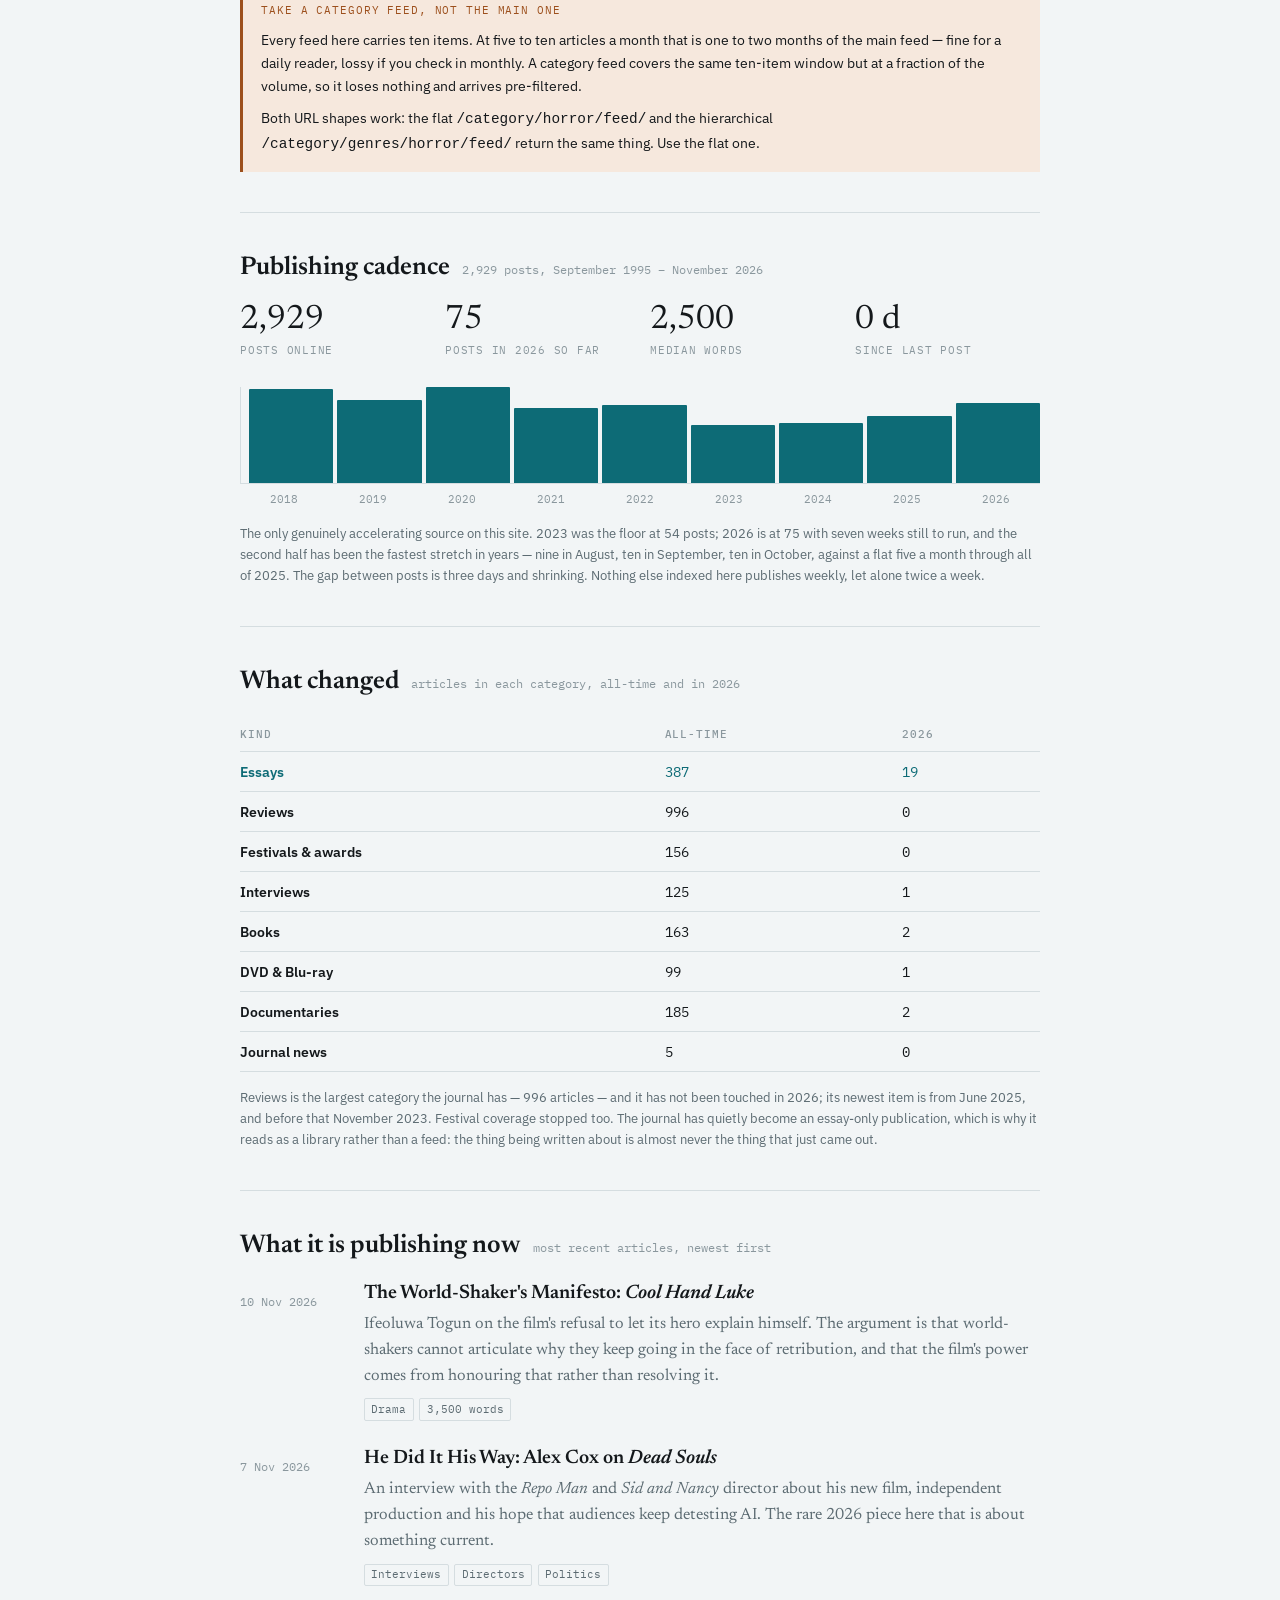
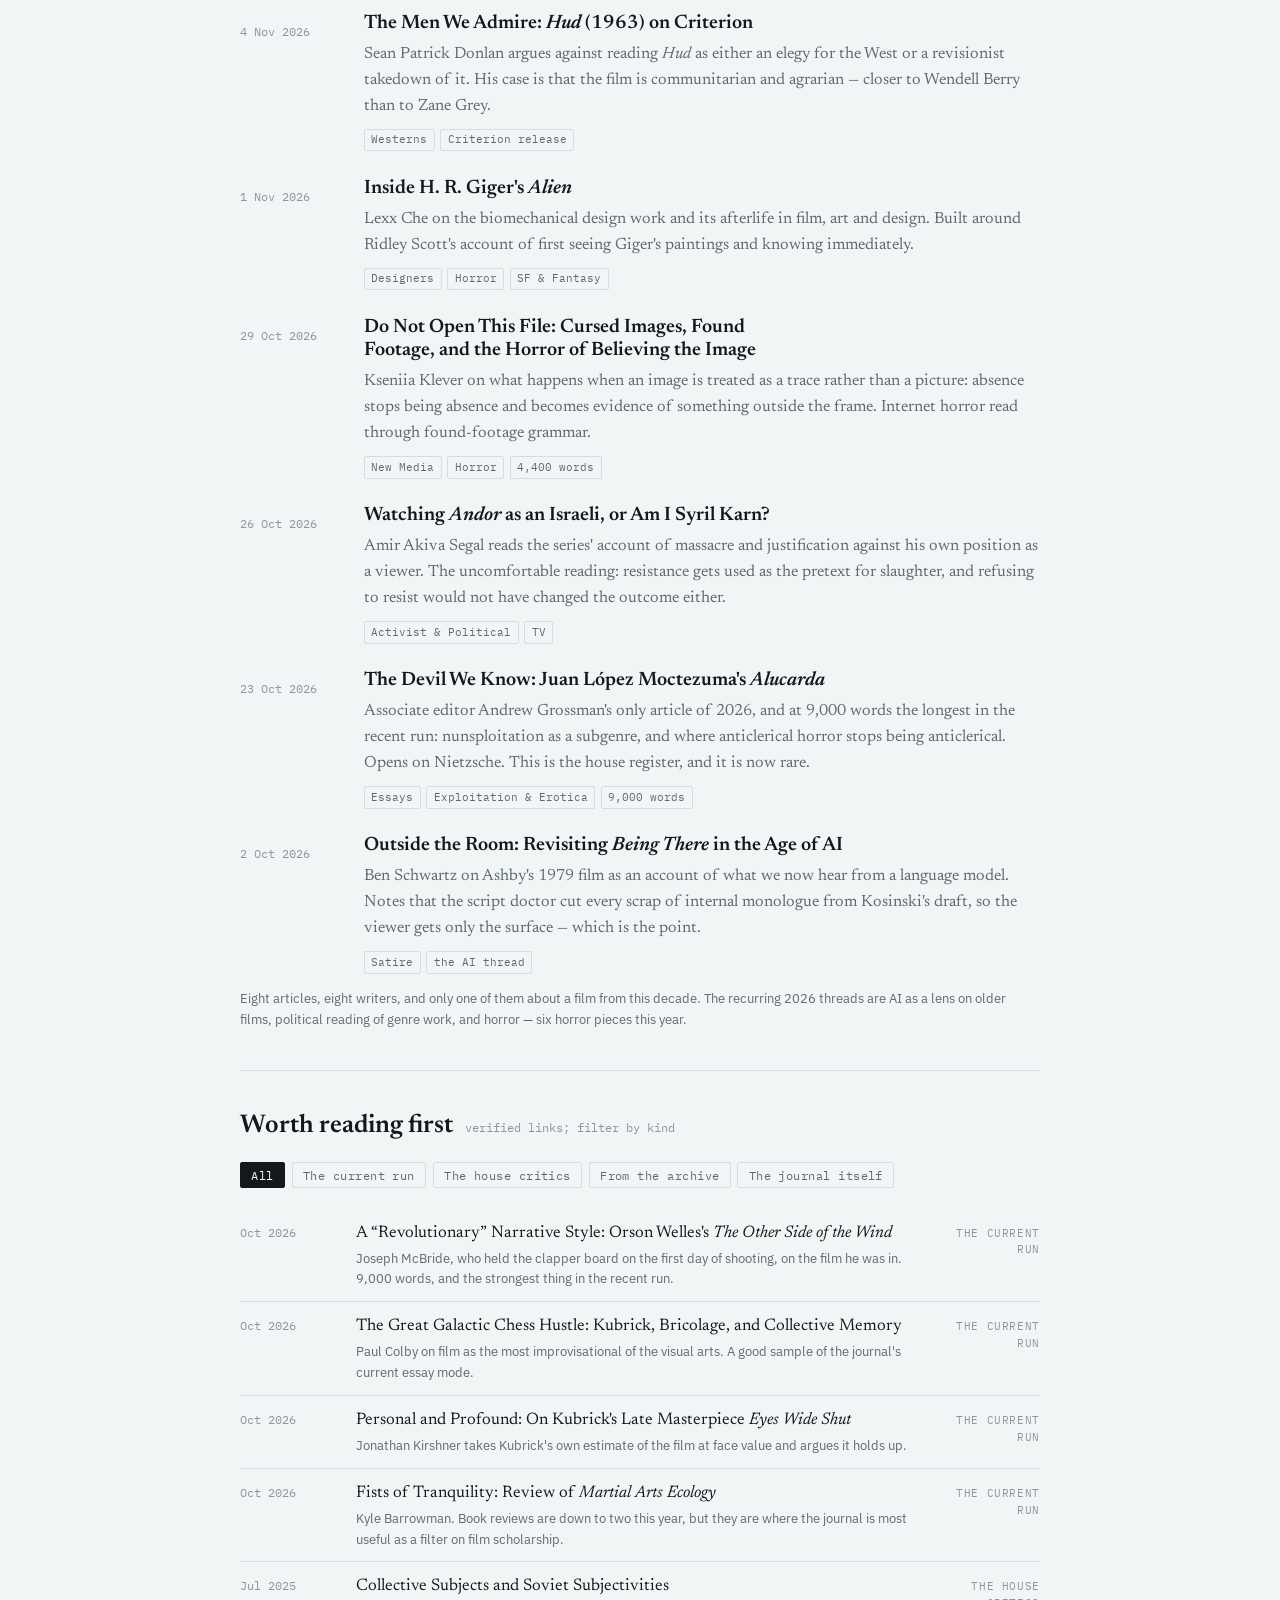
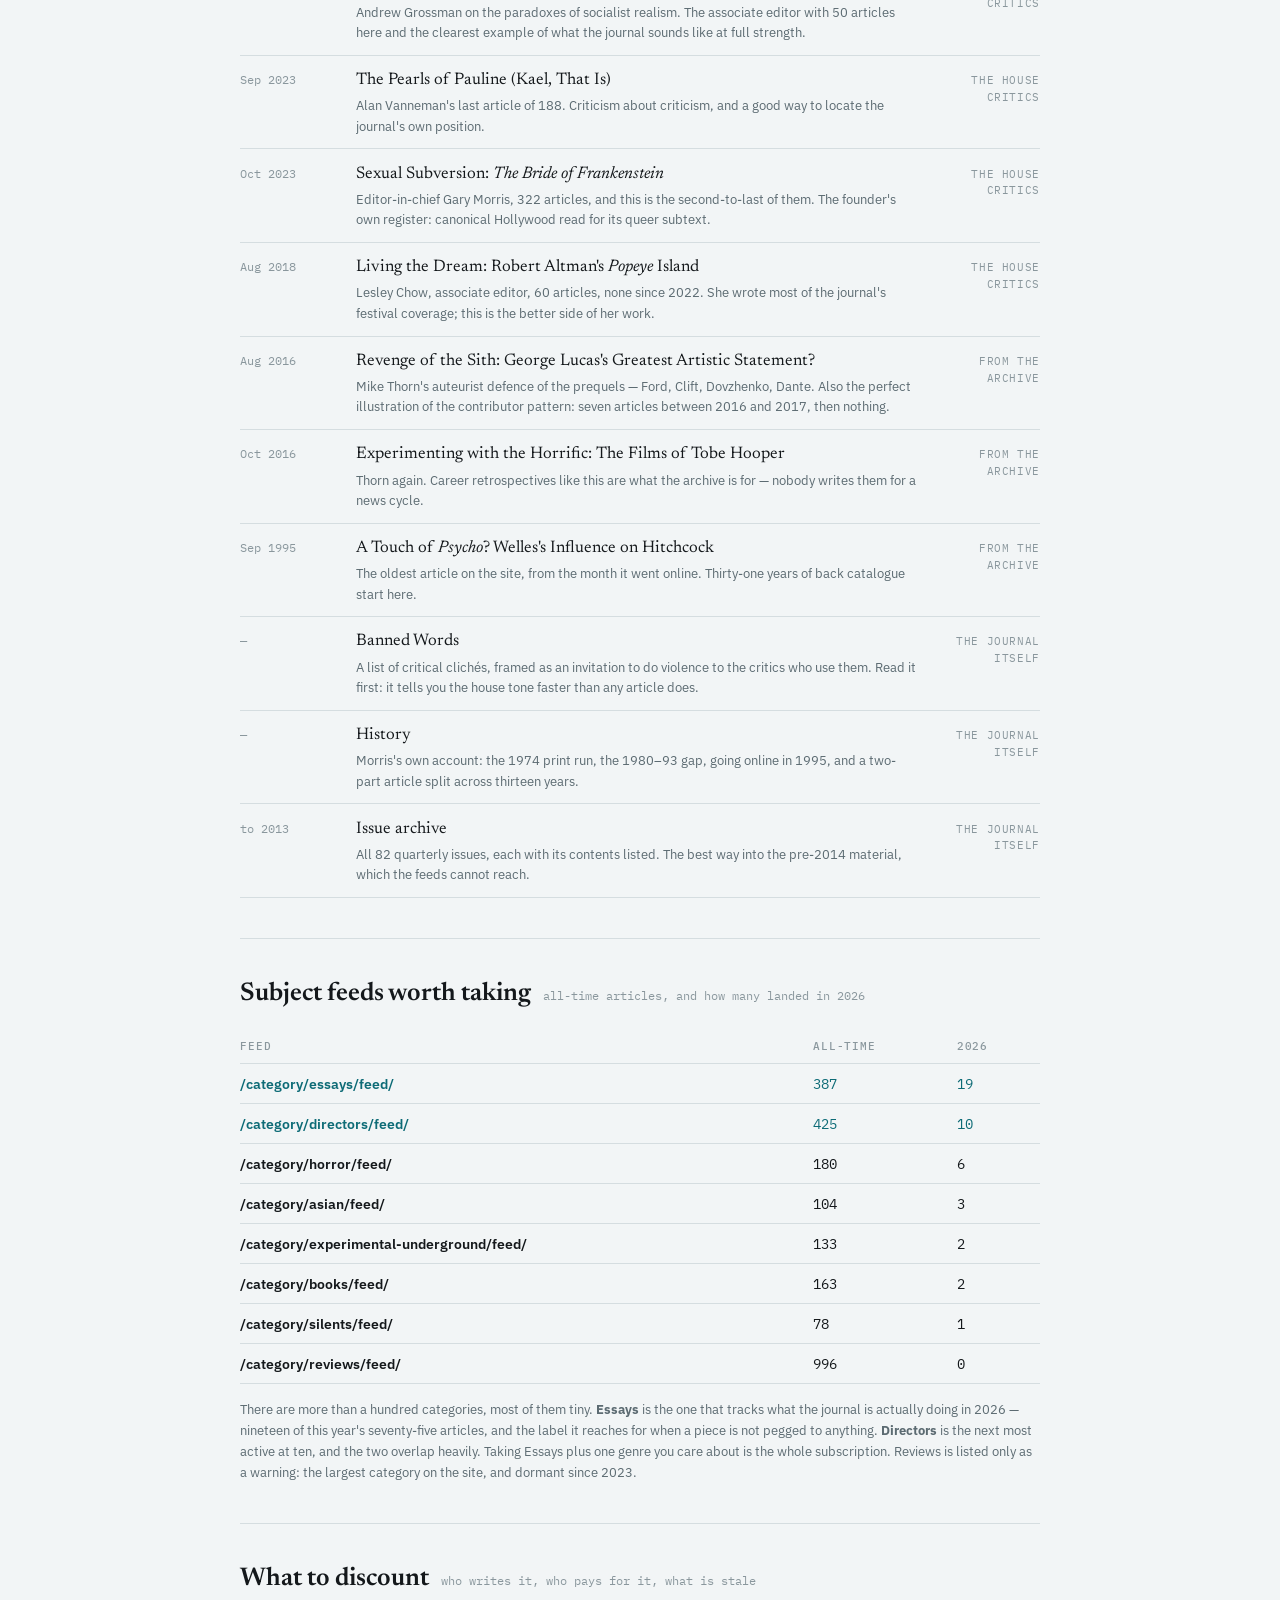
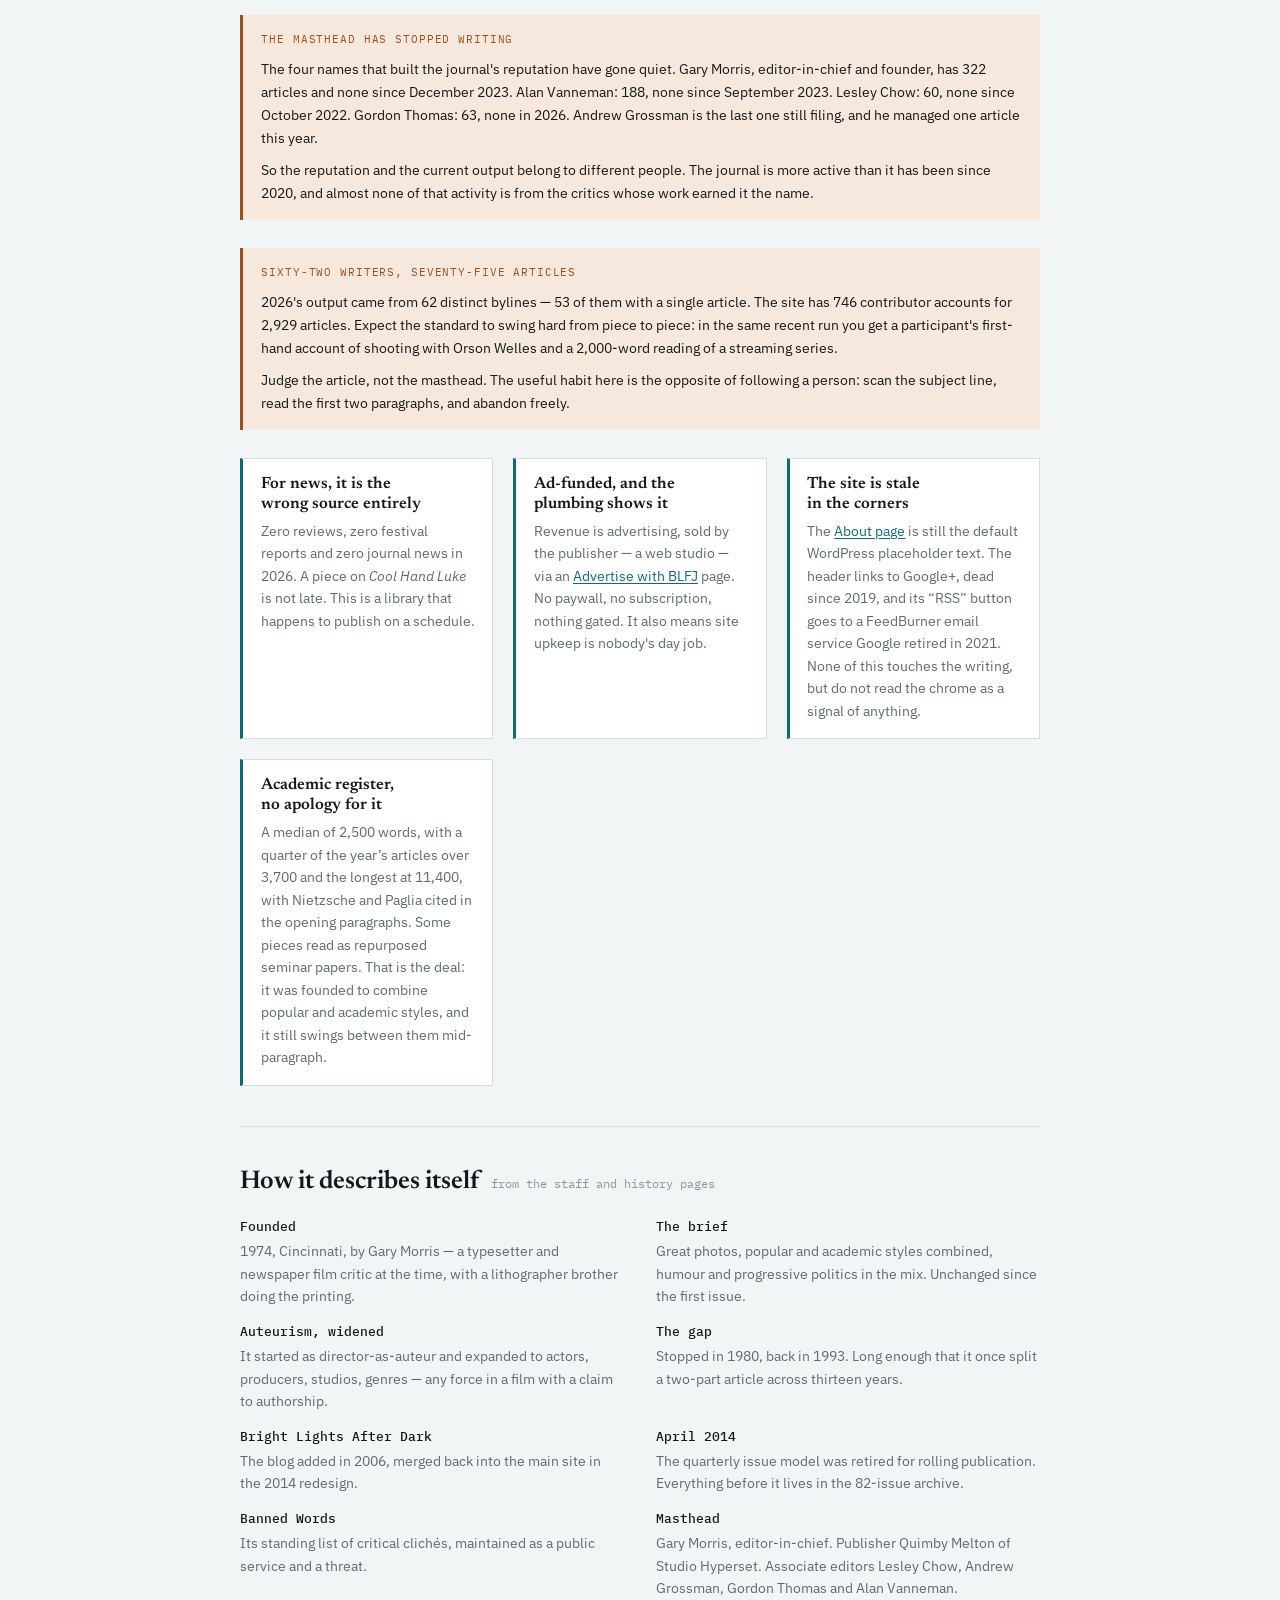
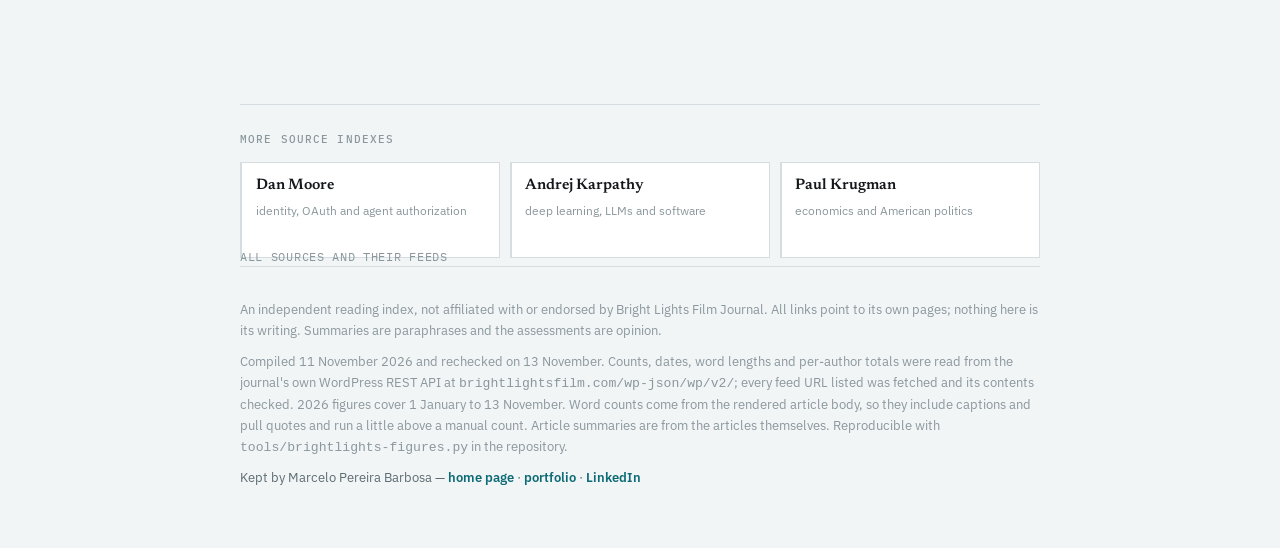
==== commit 2c1d9ad5: "Re-measure the Bright Lights index and correct its cadence and median The last of the four source pa" ====
--- a/docs/brightlights.html
+++ b/docs/brightlights.html
@@ -8,7 +8,7 @@
 <title>Bright Lights Film Journal source index · Updating</title>
 <meta name="description" content="An independent reading index of Bright Lights Film Journal: what it publishes now, how often, which of its feeds are worth subscribing to, and what to discount.">
 <meta name="author" content="Marcelo Pereira Barbosa">
-<meta property="article:modified_time" content="2026-11-11">
+<meta property="article:modified_time" content="2026-11-13">
 <meta property="article:author" content="Marcelo Pereira Barbosa">
 <meta name="robots" content="index,follow">
 <link rel="canonical" href="https://mpbarbosa.github.io/updating/brightlights.html">
@@ -87,7 +87,7 @@
       "inLanguage": "en",
       "genre": "Media criticism",
       "datePublished": "2026-11-11",
-      "dateModified": "2026-11-11",
+      "dateModified": "2026-11-13",
       "keywords": "Bright Lights Film Journal, film criticism, film essays, RSS feed",
       "about": {
         "@type": "Periodical",
@@ -116,7 +116,7 @@
         "@id": "https://mpbarbosa.github.io/updating/#website"
       },
       "inLanguage": "en",
-      "dateModified": "2026-11-11",
+      "dateModified": "2026-11-13",
       "primaryImageOfPage": {
         "@type": "ImageObject",
         "url": "https://mpbarbosa.github.io/updating/og/brightlights.png"
@@ -159,9 +159,9 @@
     </ol>
   </nav>
   <header class="masthead">
-    <p class="eyebrow">Unofficial source index &middot; compiled 11 Nov 2026</p>
+    <p class="eyebrow">Unofficial source index &middot; compiled 11 Nov, rechecked 13 Nov 2026</p>
     <h1>Bright Lights Film Journal</h1>
-    <p class="lede">A fifty-two-year-old film journal, still publishing every three days. What it actually covers now, which feed to take, and why the byline matters more here than anywhere else on this site.</p>
+    <p class="lede">A fifty-two-year-old film journal, still publishing every four days. What it actually covers now, which feed to take, and why the byline matters more here than anywhere else on this site.</p>
     <p class="tagline">&ldquo;Wide-ranging, literate, fun, progressive articles on any subject related to film&rdquo; &mdash; <a href="https://brightlightsfilm.com/about/history/">its own history page</a></p>
   </header>
 
@@ -172,16 +172,16 @@
     </div>
     <div class="verdict">
       <p class="k">Worth following &mdash; by subject, never by the firehose</p>
-      <p>2,928 articles online, the oldest from September 1995, and a new one every three days. Gary Morris founded it as a print quarterly in Cincinnati in 1974; it stopped in 1980, came back in 1993, moved online in 1995 and abandoned the quarterly issue model in April 2014 for rolling publication. Almost nothing on this site has that kind of depth behind it.</p>
+      <p>2,929 articles online, the oldest from September 1995, and a new one every four days. Gary Morris founded it as a print quarterly in Cincinnati in 1974; it stopped in 1980, came back in 1993, moved online in 1995 and abandoned the quarterly issue model in April 2014 for rolling publication. Almost nothing on this site has that kind of depth behind it.</p>
       <p>It is not a news source, and not by accident. In all of 2026 it has published zero film reviews, zero festival reports and zero journal news. What it publishes is essays &mdash; a median of about 3,700 words, routinely 9,000 &mdash; on films that are thirty, fifty, seventy years old. This month: <em>Cool Hand Luke</em>, <em>Hud</em>, <em>Eyes Wide Shut</em>, Giger's <em>Alien</em>. Subscribe to understand films, not to find out what came out.</p>
-      <p>The catch is the opposite of Dan Moore's. There are feeds for everything here &mdash; per category, per author, all verified below &mdash; but 2026's 74 articles came from 61 different writers, most of them publishing once and never again. There is no house voice left to follow: the masthead's own critics stopped writing years ago. Pick a subject feed and read the piece, not the publication.</p>
+      <p>The catch is the opposite of Dan Moore's. There are feeds for everything here &mdash; per category, per author, all verified below &mdash; but 2026's 75 articles came from 62 different writers, most of them publishing once and never again. There is no house voice left to follow: the masthead's own critics stopped writing years ago. Pick a subject feed and read the piece, not the publication.</p>
     </div>
   </section>
 
   <section>
     <div class="sec-head">
       <h2>Where to follow it</h2>
-      <p class="note">every feed fetched and read 11 Nov 2026</p>
+      <p class="note">every feed fetched and read 13 Nov 2026</p>
     </div>
     <div class="tablewrap">
       <table>
@@ -248,21 +248,21 @@
   <section>
     <div class="sec-head">
       <h2>Publishing cadence</h2>
-      <p class="note">2,928 posts, September 1995 &ndash; November 2026</p>
+      <p class="note">2,929 posts, September 1995 &ndash; November 2026</p>
     </div>
     <div class="stats">
-      <div class="stat"><div class="n">2,928</div><div class="k">posts online</div></div>
-      <div class="stat"><div class="n">74</div><div class="k">posts in 2026 so far</div></div>
-      <div class="stat"><div class="n">~3,700</div><div class="k">median words</div></div>
-      <div class="stat"><div class="n">1 d</div><div class="k">since last post</div></div>
-    </div>
-    <div class="chart" role="img" aria-label="Posts per year: 87 in 2018, 77 in 2019, 89 in 2020, 69 in 2021, 73 in 2022, 54 in 2023, 56 in 2024, 62 in 2025, and 74 so far in 2026.">
+      <div class="stat"><div class="n">2,929</div><div class="k">posts online</div></div>
+      <div class="stat"><div class="n">75</div><div class="k">posts in 2026 so far</div></div>
+      <div class="stat"><div class="n">2,500</div><div class="k">median words</div></div>
+      <div class="stat"><div class="n">0 d</div><div class="k">since last post</div></div>
+    </div>
+    <div class="chart" role="img" aria-label="Posts per year: 87 in 2018, 77 in 2019, 89 in 2020, 69 in 2021, 73 in 2022, 54 in 2023, 56 in 2024, 62 in 2025, and 75 so far in 2026.">
       <div class="bars free" style="--cols:9">
-        <div style="height:98%"></div><div style="height:87%"></div><div style="height:100%"></div><div style="height:78%"></div><div style="height:82%"></div><div style="height:61%"></div><div style="height:63%"></div><div style="height:70%"></div><div style="height:83%"></div>
+        <div style="height:98%"></div><div style="height:87%"></div><div style="height:100%"></div><div style="height:78%"></div><div style="height:82%"></div><div style="height:61%"></div><div style="height:63%"></div><div style="height:70%"></div><div style="height:84%"></div>
       </div>
     </div>
     <div class="xaxis free" style="--cols:9"><span>2018</span><span>2019</span><span>2020</span><span>2021</span><span>2022</span><span>2023</span><span>2024</span><span>2025</span><span>2026</span></div>
-    <p class="chart-cap">The only genuinely accelerating source on this site. 2023 was the floor at 54 posts; 2026 is at 74 with seven weeks still to run, and the second half has been the fastest stretch in years &mdash; nine in August, ten in September, ten in October, against a flat five a month through all of 2025. The gap between posts is three days and shrinking. Nothing else indexed here publishes weekly, let alone twice a week.</p>
+    <p class="chart-cap">The only genuinely accelerating source on this site. 2023 was the floor at 54 posts; 2026 is at 75 with seven weeks still to run, and the second half has been the fastest stretch in years &mdash; nine in August, ten in September, ten in October, against a flat five a month through all of 2025. The gap between posts is three days and shrinking. Nothing else indexed here publishes weekly, let alone twice a week.</p>
   </section>
 
   <section>
@@ -282,12 +282,12 @@
           <tr><td class="kind">Interviews</td><td class="num">125</td><td class="num">1</td></tr>
           <tr><td class="kind">Books</td><td class="num">163</td><td class="num">2</td></tr>
           <tr><td class="kind">DVD &amp; Blu-ray</td><td class="num">99</td><td class="num">1</td></tr>
-          <tr><td class="kind">Documentaries</td><td class="num">184</td><td class="num">1</td></tr>
+          <tr><td class="kind">Documentaries</td><td class="num">185</td><td class="num">2</td></tr>
           <tr><td class="kind">Journal news</td><td class="num">5</td><td class="num">0</td></tr>
         </tbody>
       </table>
     </div>
-    <p class="chart-cap">Reviews is the largest category the journal has &mdash; 996 articles &mdash; and it has not been touched in 2026; its newest items are from October 2023. Festival coverage stopped too. The journal has quietly become an essay-only publication, which is why it reads as a library rather than a feed: the thing being written about is almost never the thing that just came out.</p>
+    <p class="chart-cap">Reviews is the largest category the journal has &mdash; 996 articles &mdash; and it has not been touched in 2026; its newest item is from June 2025, and before that November 2023. Festival coverage stopped too. The journal has quietly become an essay-only publication, which is why it reads as a library rather than a feed: the thing being written about is almost never the thing that just came out.</p>
   </section>
 
   <section>
@@ -416,7 +416,7 @@
         </tbody>
       </table>
     </div>
-    <p class="chart-cap">There are more than a hundred categories, most of them tiny. <strong>Essays</strong> is the one that tracks what the journal is actually doing in 2026 &mdash; nineteen of this year's seventy-four articles, and the label it reaches for when a piece is not pegged to anything. <strong>Directors</strong> is the next most active at ten, and the two overlap heavily. Taking Essays plus one genre you care about is the whole subscription. Reviews is listed only as a warning: the largest category on the site, and dormant since 2023.</p>
+    <p class="chart-cap">There are more than a hundred categories, most of them tiny. <strong>Essays</strong> is the one that tracks what the journal is actually doing in 2026 &mdash; nineteen of this year's seventy-five articles, and the label it reaches for when a piece is not pegged to anything. <strong>Directors</strong> is the next most active at ten, and the two overlap heavily. Taking Essays plus one genre you care about is the whole subscription. Reviews is listed only as a warning: the largest category on the site, and dormant since 2023.</p>
   </section>
 
   <section>
@@ -430,8 +430,8 @@
       <p>So the reputation and the current output belong to different people. The journal is more active than it has been since 2020, and almost none of that activity is from the critics whose work earned it the name.</p>
     </div>
     <div class="caveat" style="margin-top:1.75rem">
-      <p class="k">Sixty-one writers, seventy-four articles</p>
-      <p>2026's output came from 61 distinct bylines &mdash; most of them one article and gone. The site has 745 contributor accounts for 2,928 articles. Expect the standard to swing hard from piece to piece: in the same recent run you get a participant's first-hand account of shooting with Orson Welles and a 2,000-word reading of a streaming series.</p>
+      <p class="k">Sixty-two writers, seventy-five articles</p>
+      <p>2026's output came from 62 distinct bylines &mdash; 53 of them with a single article. The site has 746 contributor accounts for 2,929 articles. Expect the standard to swing hard from piece to piece: in the same recent run you get a participant's first-hand account of shooting with Orson Welles and a 2,000-word reading of a streaming series.</p>
       <p>Judge the article, not the masthead. The useful habit here is the opposite of following a person: scan the subject line, read the first two paragraphs, and abandon freely.</p>
     </div>
     <div class="watch" style="margin-top:1.75rem">
@@ -449,7 +449,7 @@
       </div>
       <div>
         <h3>Academic register, no apology for it</h3>
-        <p>A median of 3,700 words and a ceiling around 9,000, with Nietzsche and Paglia cited in the opening paragraphs. Some pieces read as repurposed seminar papers. That is the deal: it was founded to combine popular and academic styles, and it still swings between them mid-paragraph.</p>
+        <p>A median of 2,500 words, with a quarter of the year&rsquo;s articles over 3,700 and the longest at 11,400, with Nietzsche and Paglia cited in the opening paragraphs. Some pieces read as repurposed seminar papers. That is the deal: it was founded to combine popular and academic styles, and it still swings between them mid-paragraph.</p>
       </div>
     </div>
   </section>
@@ -483,7 +483,7 @@
 
   <footer>
     <p>An independent reading index, not affiliated with or endorsed by Bright Lights Film Journal. All links point to its own pages; nothing here is its writing. Summaries are paraphrases and the assessments are opinion.</p>
-    <p>Compiled 11 November 2026. Counts, dates, word lengths and per-author totals were read from the journal's own WordPress REST API at <code>brightlightsfilm.com/wp-json/wp/v2/</code>; every feed URL listed was fetched and its contents checked. 2026 figures cover 1 January to 11 November. Article summaries are from the articles themselves.</p>
+    <p>Compiled 11 November 2026 and rechecked on 13 November. Counts, dates, word lengths and per-author totals were read from the journal's own WordPress REST API at <code>brightlightsfilm.com/wp-json/wp/v2/</code>; every feed URL listed was fetched and its contents checked. 2026 figures cover 1 January to 13 November. Word counts come from the rendered article body, so they include captions and pull quotes and run a little above a manual count. Article summaries are from the articles themselves. Reproducible with <code>tools/brightlights-figures.py</code> in the repository.</p>
     <p class="me">Kept by Marcelo Pereira Barbosa &mdash;
       <a href="https://www.mpbarbosa.com" rel="me">home page</a> &middot;
       <a href="https://github.com/mpbarbosa" rel="me">portfolio</a> &middot;
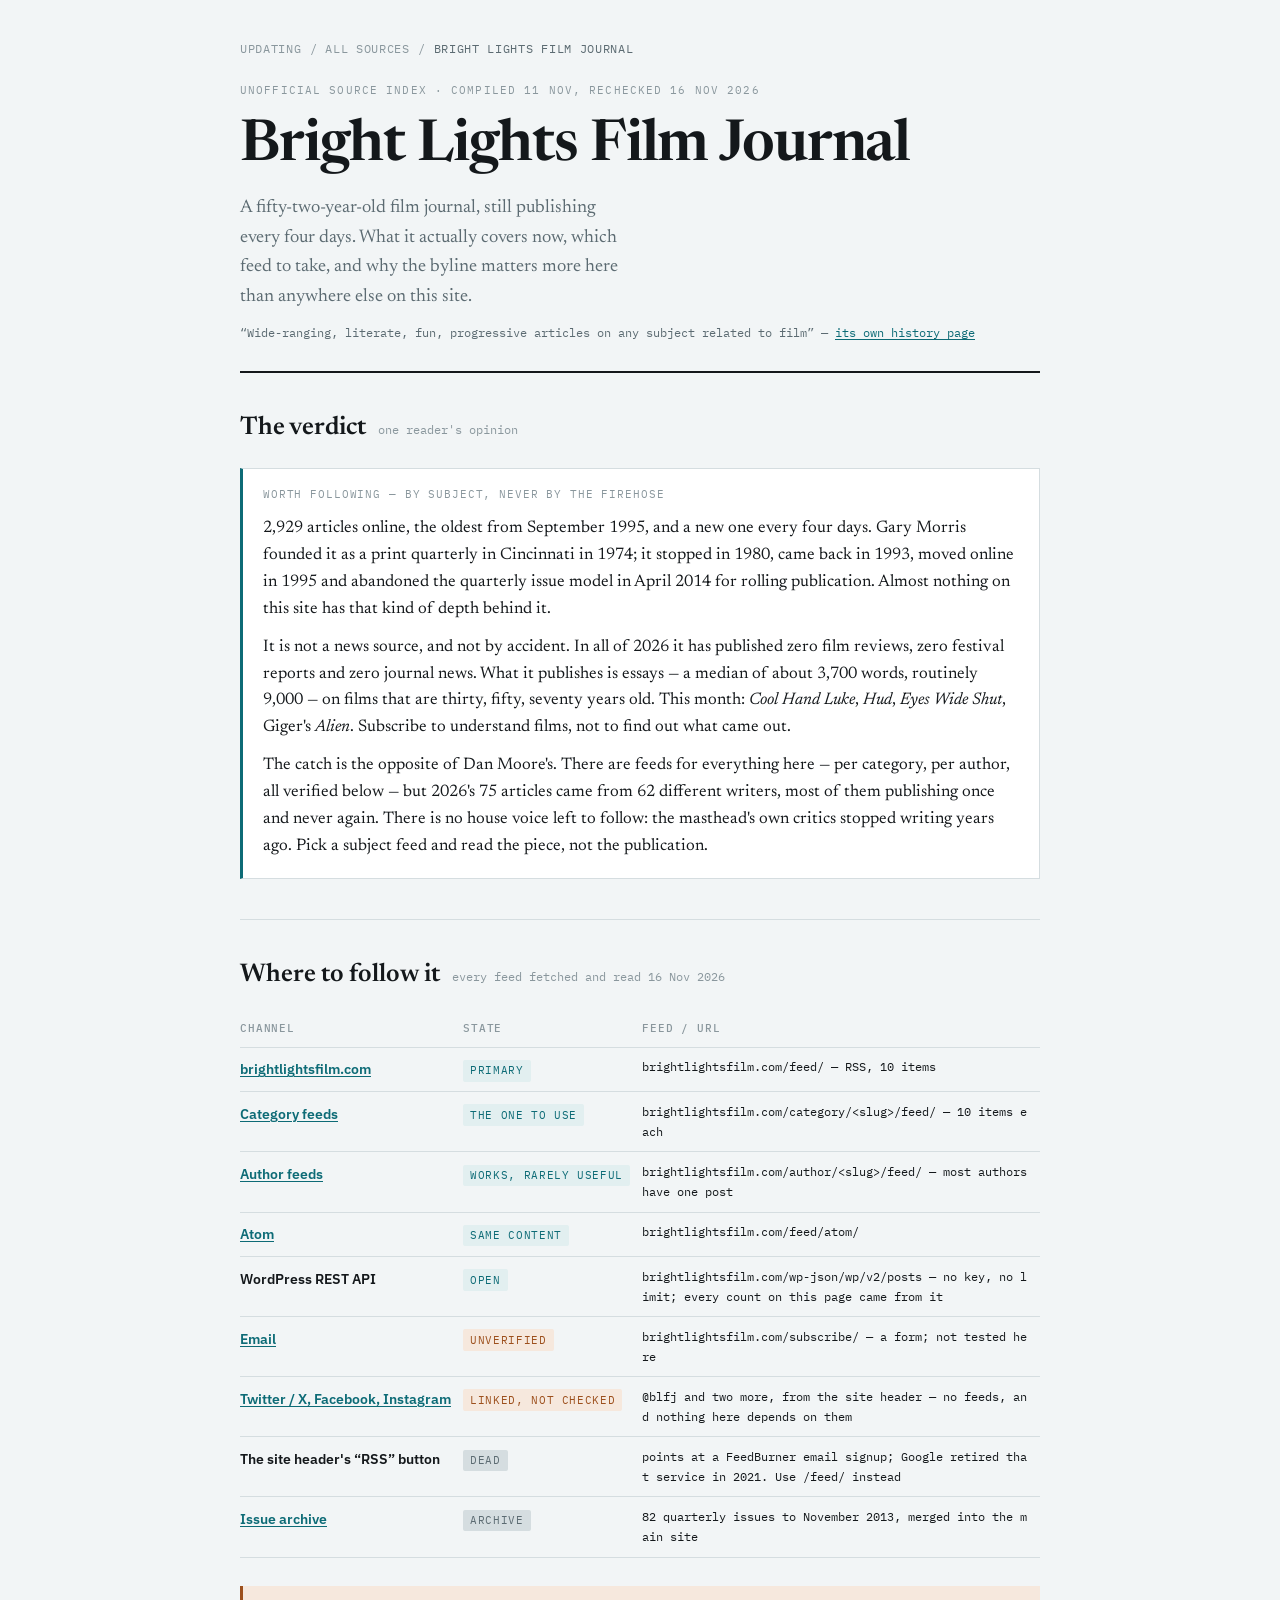
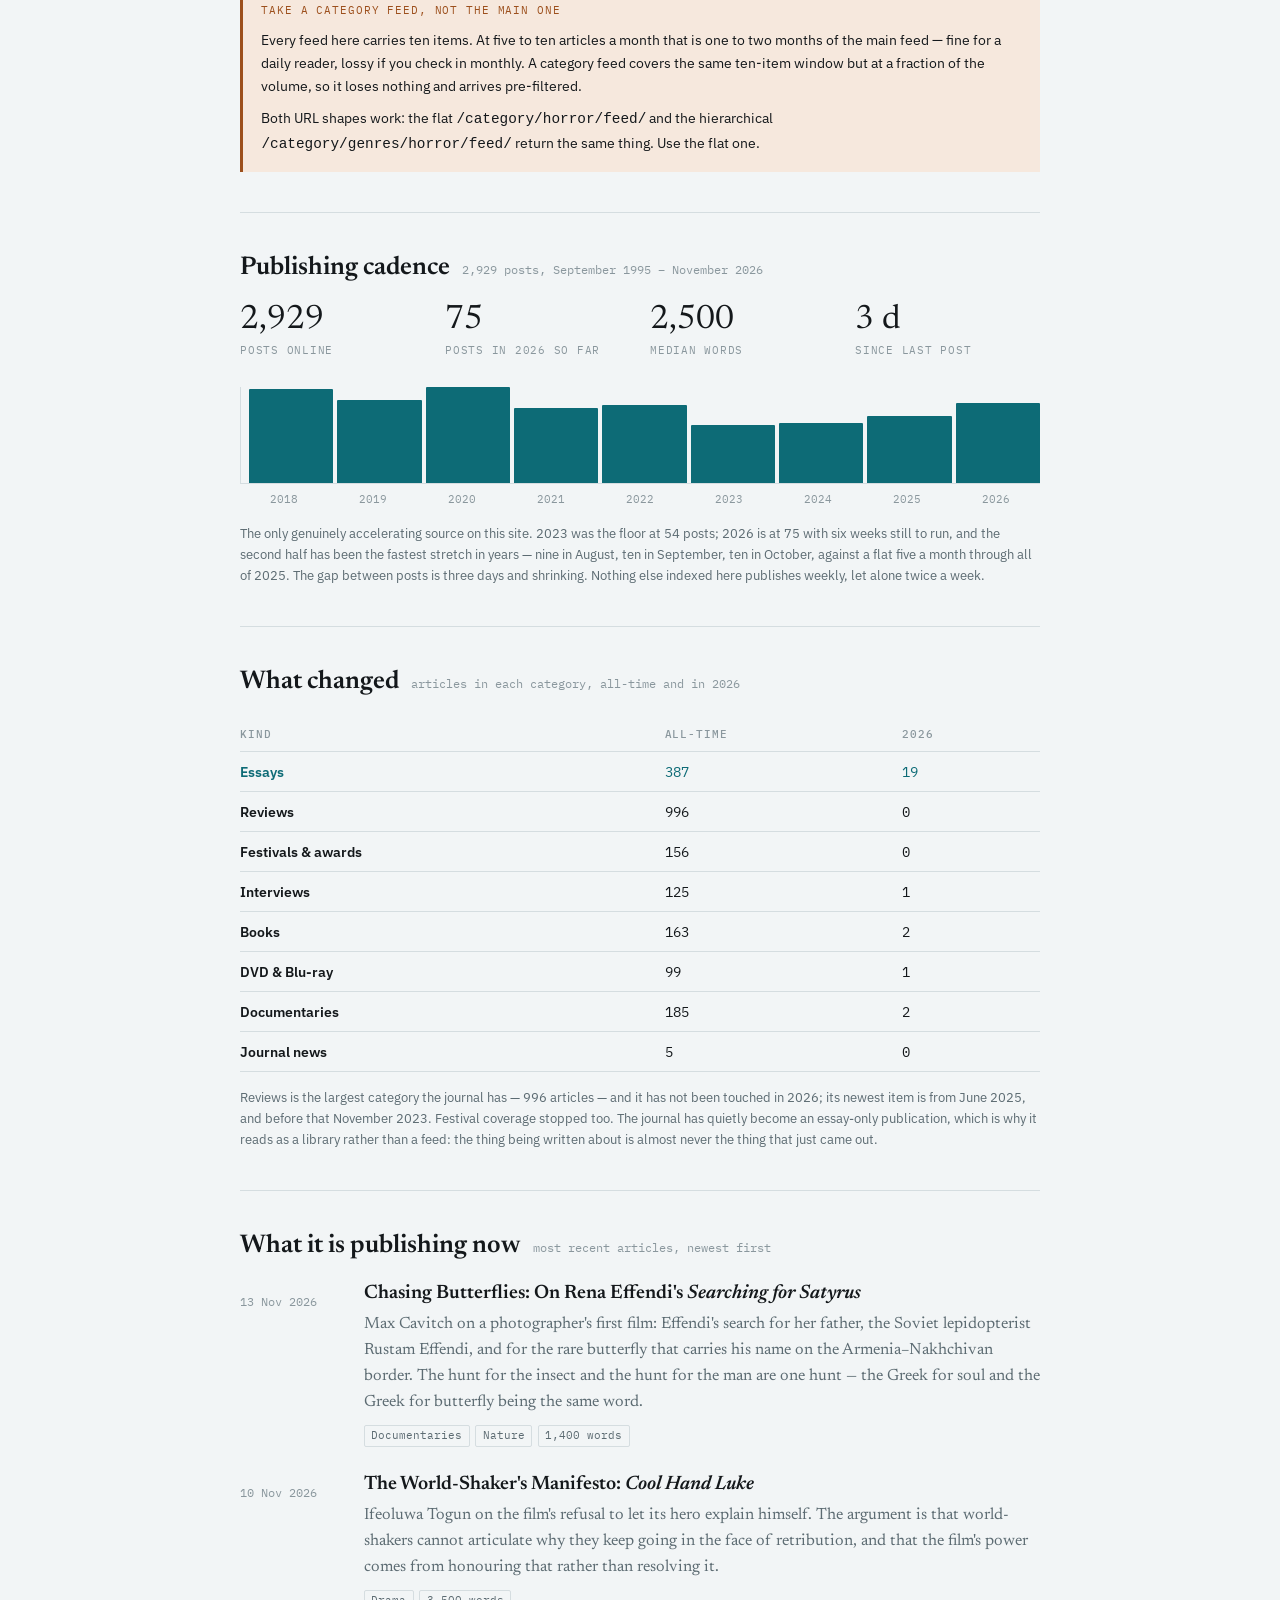
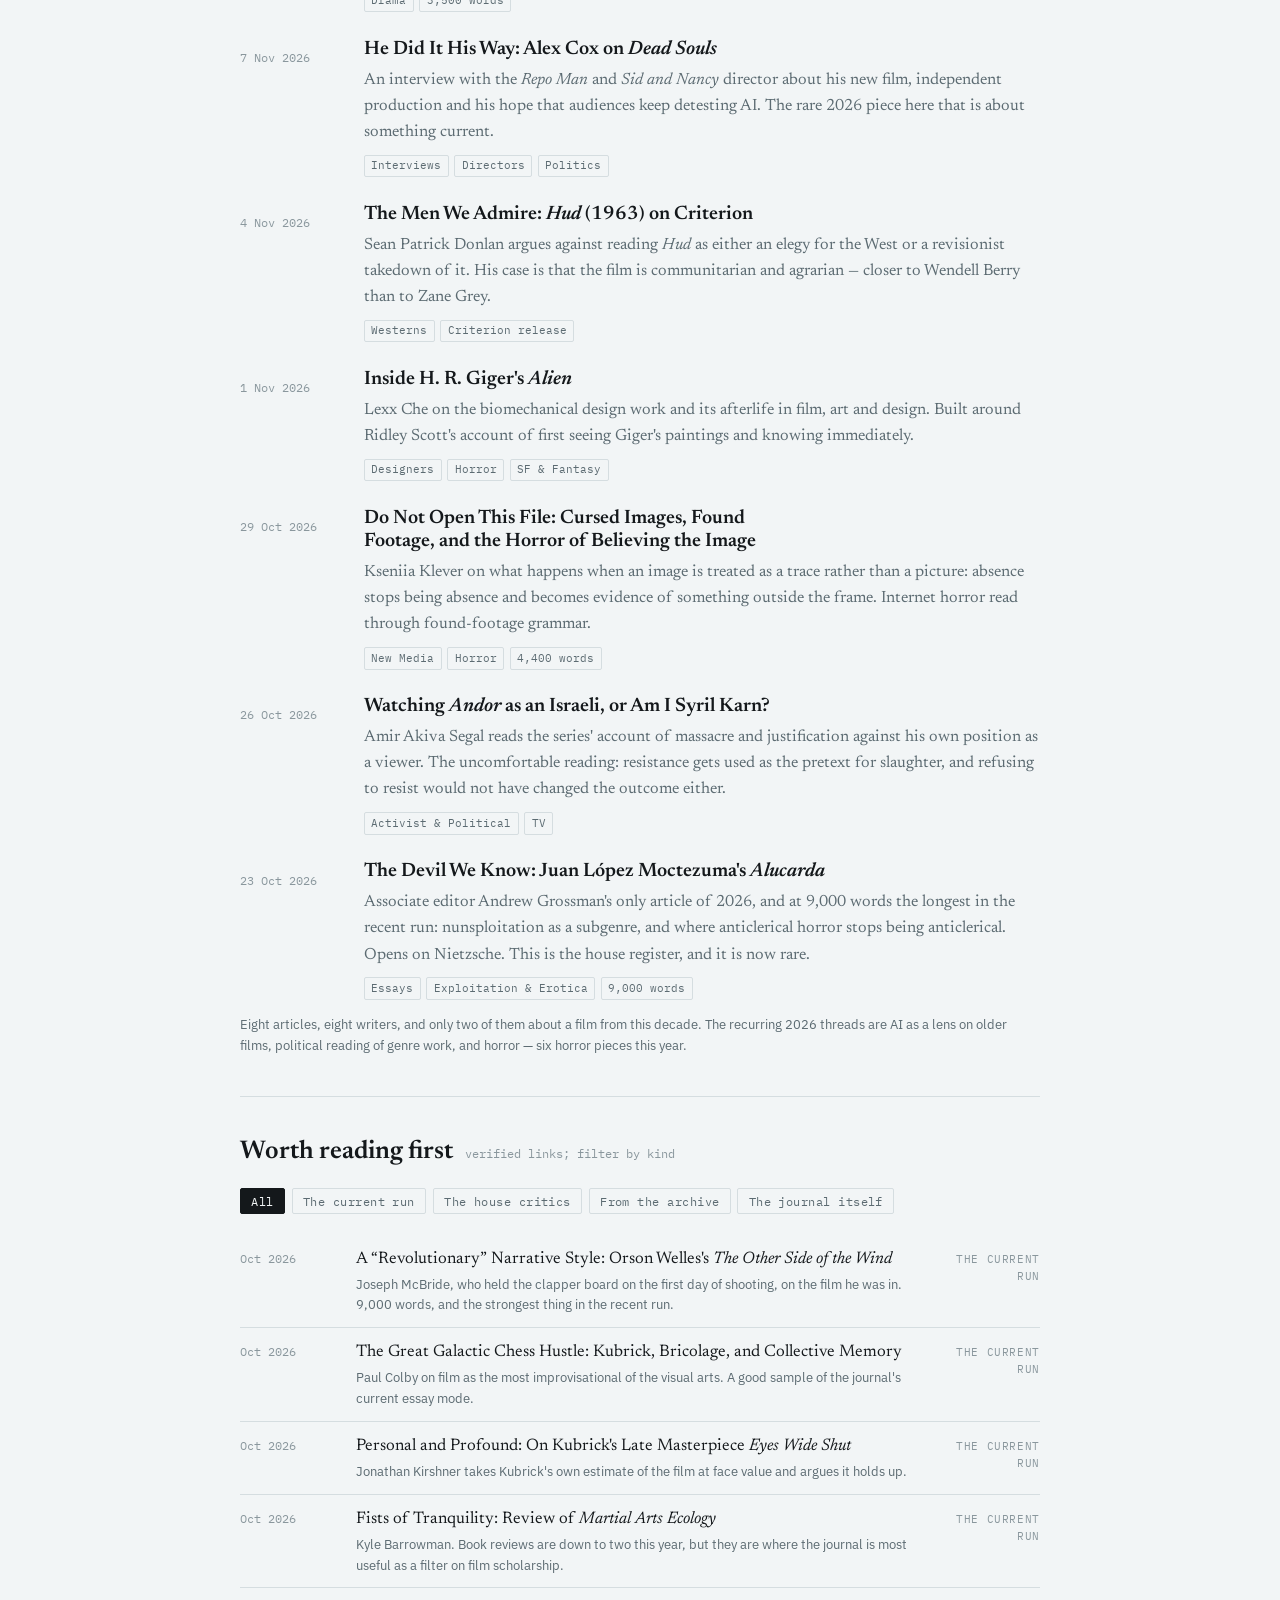
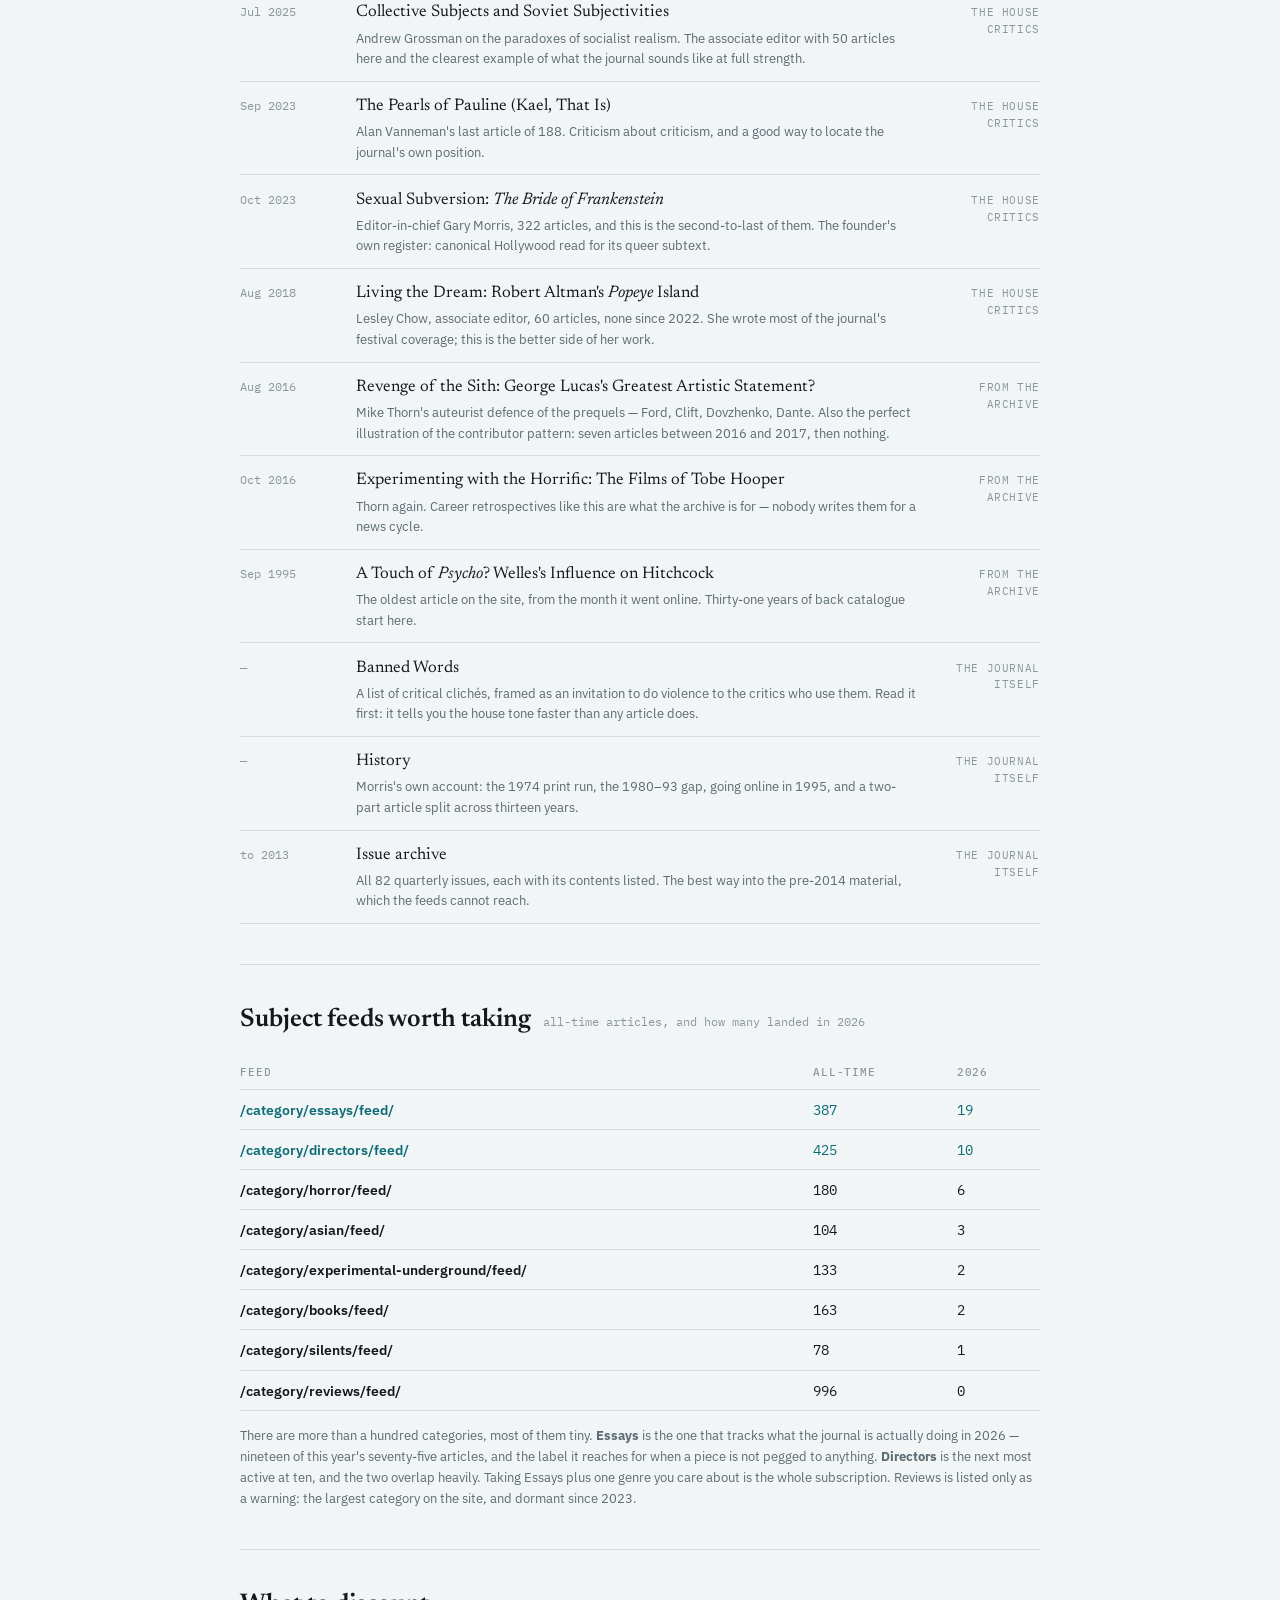
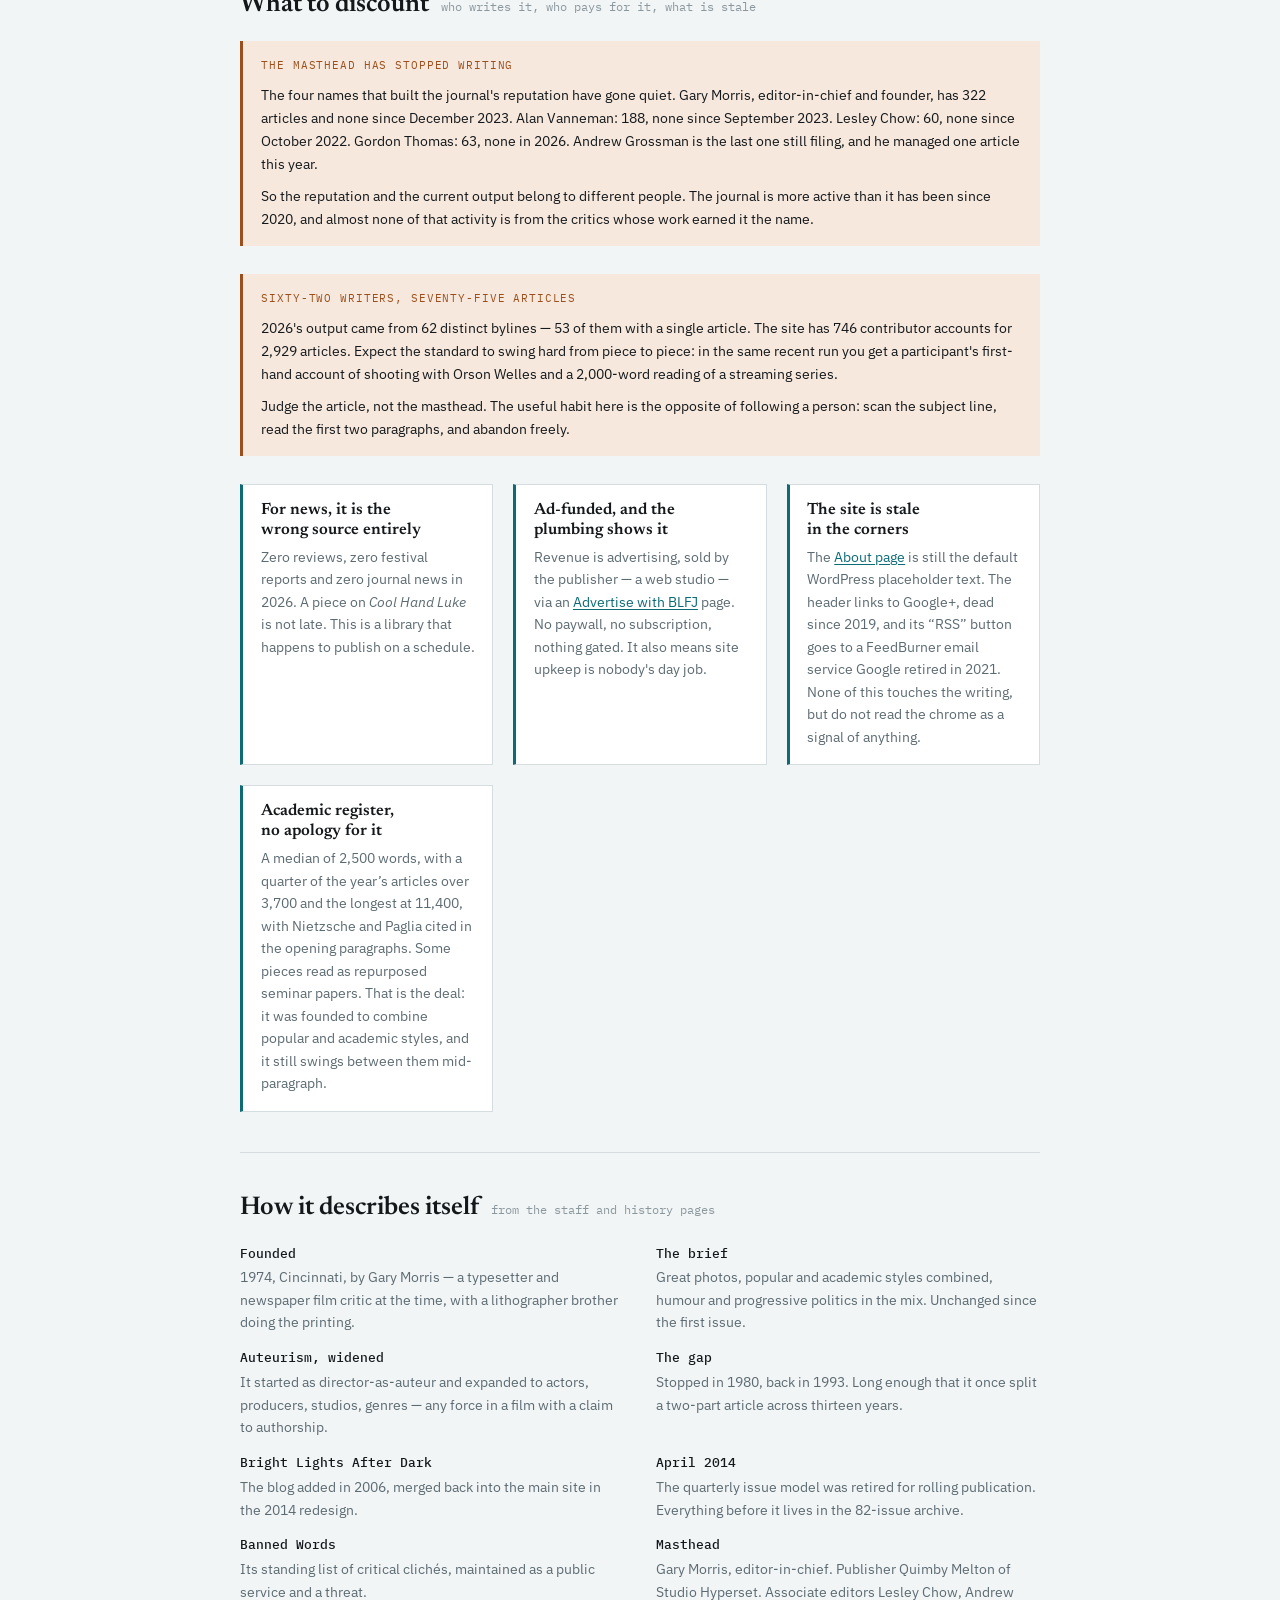
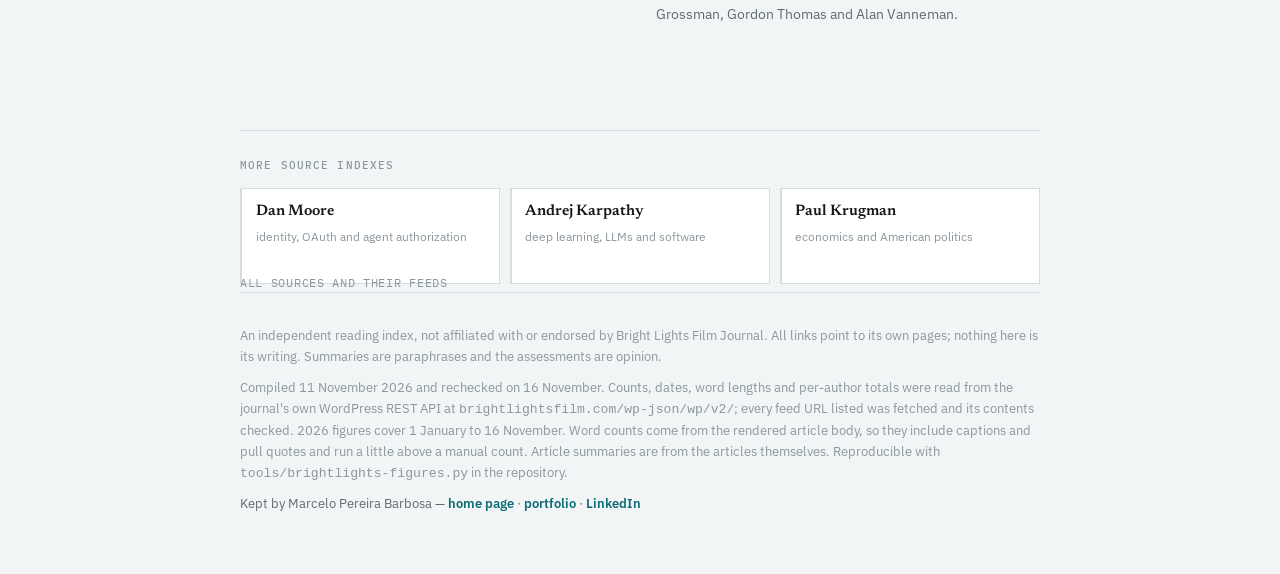
==== commit 27e9f604: "Re-measure the other three source indexes as of 16 November All three fixed their statistics to a 13" ====
--- a/docs/brightlights.html
+++ b/docs/brightlights.html
@@ -8,7 +8,7 @@
 <title>Bright Lights Film Journal source index · Updating</title>
 <meta name="description" content="An independent reading index of Bright Lights Film Journal: what it publishes now, how often, which of its feeds are worth subscribing to, and what to discount.">
 <meta name="author" content="Marcelo Pereira Barbosa">
-<meta property="article:modified_time" content="2026-11-13">
+<meta property="article:modified_time" content="2026-11-16">
 <meta property="article:author" content="Marcelo Pereira Barbosa">
 <meta name="robots" content="index,follow">
 <link rel="canonical" href="https://mpbarbosa.github.io/updating/brightlights.html">
@@ -87,7 +87,7 @@
       "inLanguage": "en",
       "genre": "Media criticism",
       "datePublished": "2026-11-11",
-      "dateModified": "2026-11-13",
+      "dateModified": "2026-11-16",
       "keywords": "Bright Lights Film Journal, film criticism, film essays, RSS feed",
       "about": {
         "@type": "Periodical",
@@ -116,7 +116,7 @@
         "@id": "https://mpbarbosa.github.io/updating/#website"
       },
       "inLanguage": "en",
-      "dateModified": "2026-11-13",
+      "dateModified": "2026-11-16",
       "primaryImageOfPage": {
         "@type": "ImageObject",
         "url": "https://mpbarbosa.github.io/updating/og/brightlights.png"
@@ -159,7 +159,7 @@
     </ol>
   </nav>
   <header class="masthead">
-    <p class="eyebrow">Unofficial source index &middot; compiled 11 Nov, rechecked 13 Nov 2026</p>
+    <p class="eyebrow">Unofficial source index &middot; compiled 11 Nov, rechecked 16 Nov 2026</p>
     <h1>Bright Lights Film Journal</h1>
     <p class="lede">A fifty-two-year-old film journal, still publishing every four days. What it actually covers now, which feed to take, and why the byline matters more here than anywhere else on this site.</p>
     <p class="tagline">&ldquo;Wide-ranging, literate, fun, progressive articles on any subject related to film&rdquo; &mdash; <a href="https://brightlightsfilm.com/about/history/">its own history page</a></p>
@@ -181,7 +181,7 @@
   <section>
     <div class="sec-head">
       <h2>Where to follow it</h2>
-      <p class="note">every feed fetched and read 13 Nov 2026</p>
+      <p class="note">every feed fetched and read 16 Nov 2026</p>
     </div>
     <div class="tablewrap">
       <table>
@@ -254,7 +254,7 @@
       <div class="stat"><div class="n">2,929</div><div class="k">posts online</div></div>
       <div class="stat"><div class="n">75</div><div class="k">posts in 2026 so far</div></div>
       <div class="stat"><div class="n">2,500</div><div class="k">median words</div></div>
-      <div class="stat"><div class="n">0 d</div><div class="k">since last post</div></div>
+      <div class="stat"><div class="n">3 d</div><div class="k">since last post</div></div>
     </div>
     <div class="chart" role="img" aria-label="Posts per year: 87 in 2018, 77 in 2019, 89 in 2020, 69 in 2021, 73 in 2022, 54 in 2023, 56 in 2024, 62 in 2025, and 75 so far in 2026.">
       <div class="bars free" style="--cols:9">
@@ -262,7 +262,7 @@
       </div>
     </div>
     <div class="xaxis free" style="--cols:9"><span>2018</span><span>2019</span><span>2020</span><span>2021</span><span>2022</span><span>2023</span><span>2024</span><span>2025</span><span>2026</span></div>
-    <p class="chart-cap">The only genuinely accelerating source on this site. 2023 was the floor at 54 posts; 2026 is at 75 with seven weeks still to run, and the second half has been the fastest stretch in years &mdash; nine in August, ten in September, ten in October, against a flat five a month through all of 2025. The gap between posts is three days and shrinking. Nothing else indexed here publishes weekly, let alone twice a week.</p>
+    <p class="chart-cap">The only genuinely accelerating source on this site. 2023 was the floor at 54 posts; 2026 is at 75 with six weeks still to run, and the second half has been the fastest stretch in years &mdash; nine in August, ten in September, ten in October, against a flat five a month through all of 2025. The gap between posts is three days and shrinking. Nothing else indexed here publishes weekly, let alone twice a week.</p>
   </section>
 
   <section>
@@ -297,6 +297,14 @@
     </div>
     <div class="posts">
       <article class="post">
+        <p class="when">13 Nov 2026</p>
+        <div class="body">
+          <h3><a href="https://brightlightsfilm.com/chasing-butterflies-on-rena-effendis-documentary-searching-for-satyrus-2025/">Chasing Butterflies: On Rena Effendi's <em>Searching for Satyrus</em></a></h3>
+          <p>Max Cavitch on a photographer's first film: Effendi's search for her father, the Soviet lepidopterist Rustam Effendi, and for the rare butterfly that carries his name on the Armenia&ndash;Nakhchivan border. The hunt for the insect and the hunt for the man are one hunt &mdash; the Greek for soul and the Greek for butterfly being the same word.</p>
+          <div class="terms"><span>Documentaries</span><span>Nature</span><span>1,400 words</span></div>
+        </div>
+      </article>
+      <article class="post">
         <p class="when">10 Nov 2026</p>
         <div class="body">
           <h3><a href="https://brightlightsfilm.com/the-world-shakers-manifesto-cool-hand-luke/">The World-Shaker's Manifesto: <em>Cool Hand Luke</em></a></h3>
@@ -352,16 +360,8 @@
           <div class="terms"><span>Essays</span><span>Exploitation &amp; Erotica</span><span>9,000 words</span></div>
         </div>
       </article>
-      <article class="post">
-        <p class="when">2 Oct 2026</p>
-        <div class="body">
-          <h3><a href="https://brightlightsfilm.com/outside-the-room-revisiting-being-there-in-the-age-of-ai/">Outside the Room: Revisiting <em>Being There</em> in the Age of AI</a></h3>
-          <p>Ben Schwartz on Ashby's 1979 film as an account of what we now hear from a language model. Notes that the script doctor cut every scrap of internal monologue from Kosinski's draft, so the viewer gets only the surface &mdash; which is the point.</p>
-          <div class="terms"><span>Satire</span><span>the AI thread</span></div>
-        </div>
-      </article>
-    </div>
-    <p class="chart-cap">Eight articles, eight writers, and only one of them about a film from this decade. The recurring 2026 threads are AI as a lens on older films, political reading of genre work, and horror &mdash; six horror pieces this year.</p>
+    </div>
+    <p class="chart-cap">Eight articles, eight writers, and only two of them about a film from this decade. The recurring 2026 threads are AI as a lens on older films, political reading of genre work, and horror &mdash; six horror pieces this year.</p>
   </section>
 
   <section>
@@ -483,7 +483,7 @@
 
   <footer>
     <p>An independent reading index, not affiliated with or endorsed by Bright Lights Film Journal. All links point to its own pages; nothing here is its writing. Summaries are paraphrases and the assessments are opinion.</p>
-    <p>Compiled 11 November 2026 and rechecked on 13 November. Counts, dates, word lengths and per-author totals were read from the journal's own WordPress REST API at <code>brightlightsfilm.com/wp-json/wp/v2/</code>; every feed URL listed was fetched and its contents checked. 2026 figures cover 1 January to 13 November. Word counts come from the rendered article body, so they include captions and pull quotes and run a little above a manual count. Article summaries are from the articles themselves. Reproducible with <code>tools/brightlights-figures.py</code> in the repository.</p>
+    <p>Compiled 11 November 2026 and rechecked on 16 November. Counts, dates, word lengths and per-author totals were read from the journal's own WordPress REST API at <code>brightlightsfilm.com/wp-json/wp/v2/</code>; every feed URL listed was fetched and its contents checked. 2026 figures cover 1 January to 16 November. Word counts come from the rendered article body, so they include captions and pull quotes and run a little above a manual count. Article summaries are from the articles themselves. Reproducible with <code>tools/brightlights-figures.py</code> in the repository.</p>
     <p class="me">Kept by Marcelo Pereira Barbosa &mdash;
       <a href="https://www.mpbarbosa.com" rel="me">home page</a> &middot;
       <a href="https://github.com/mpbarbosa" rel="me">portfolio</a> &middot;
